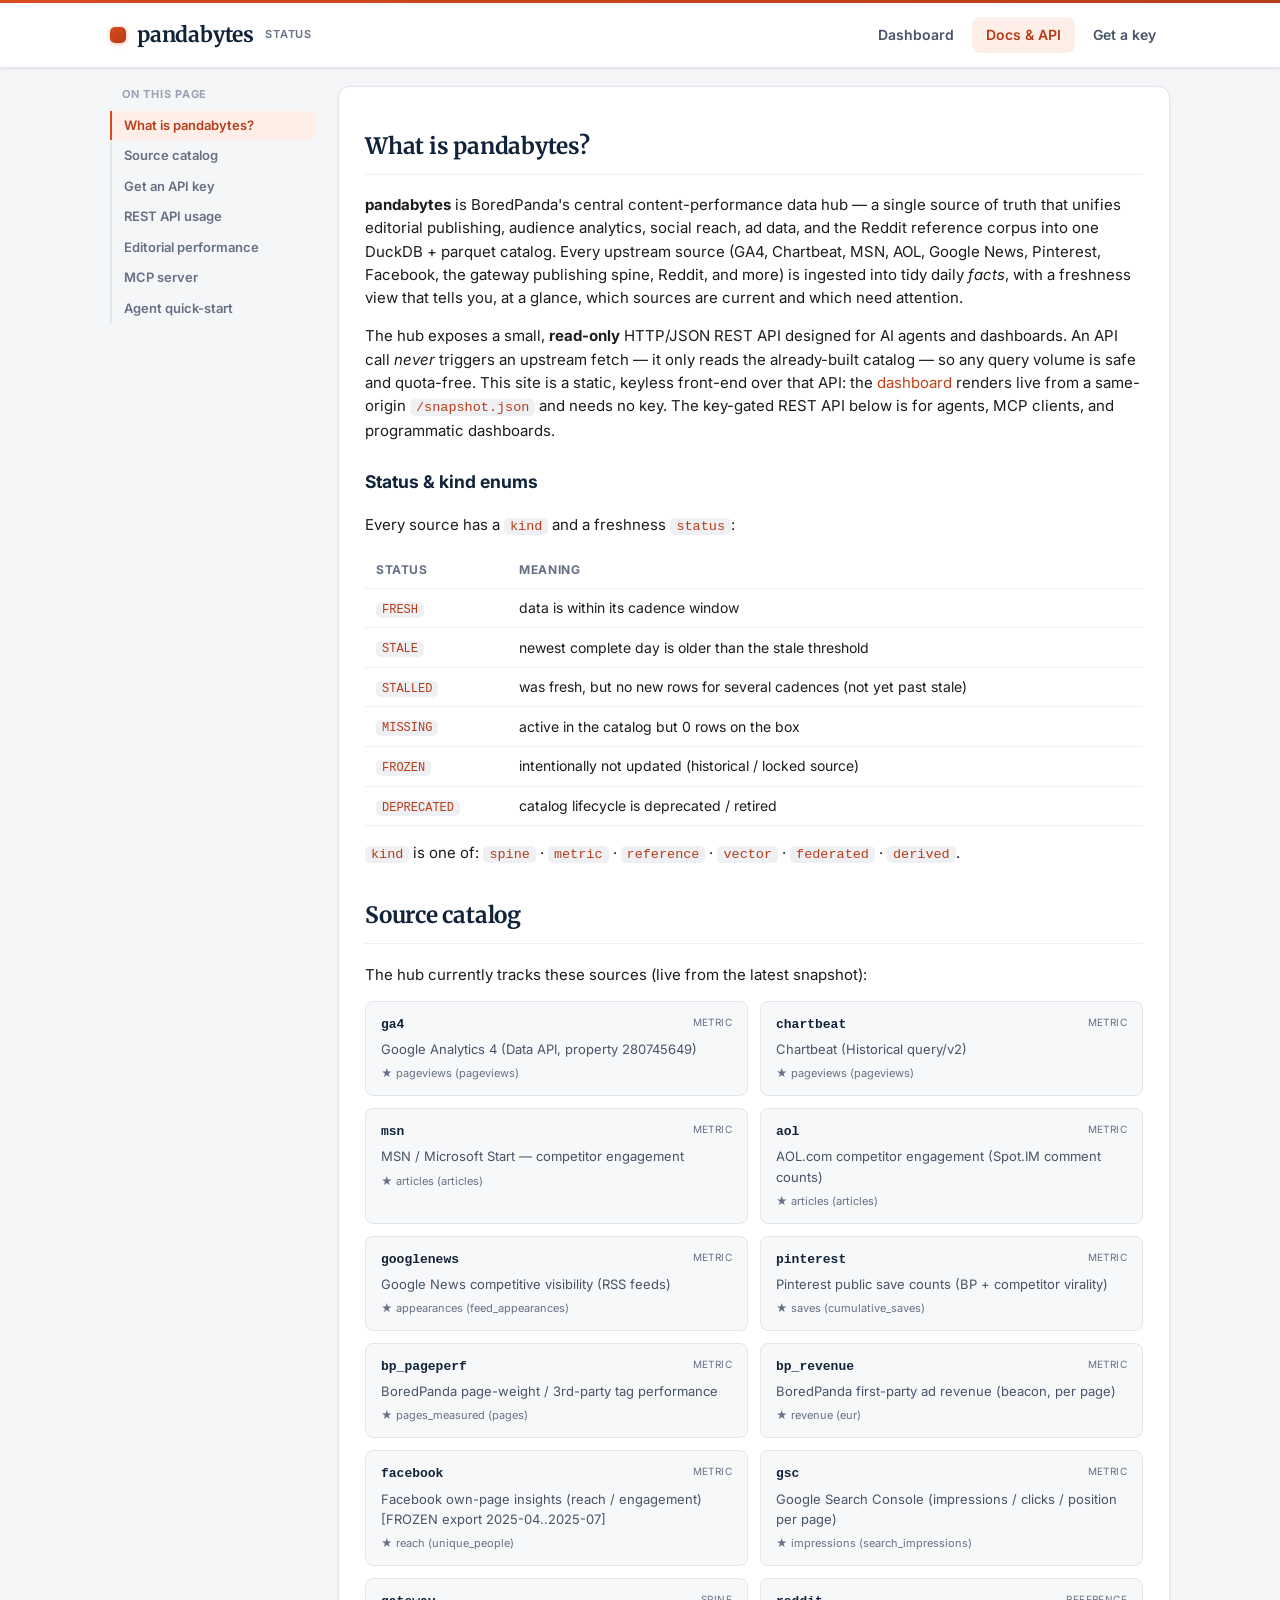
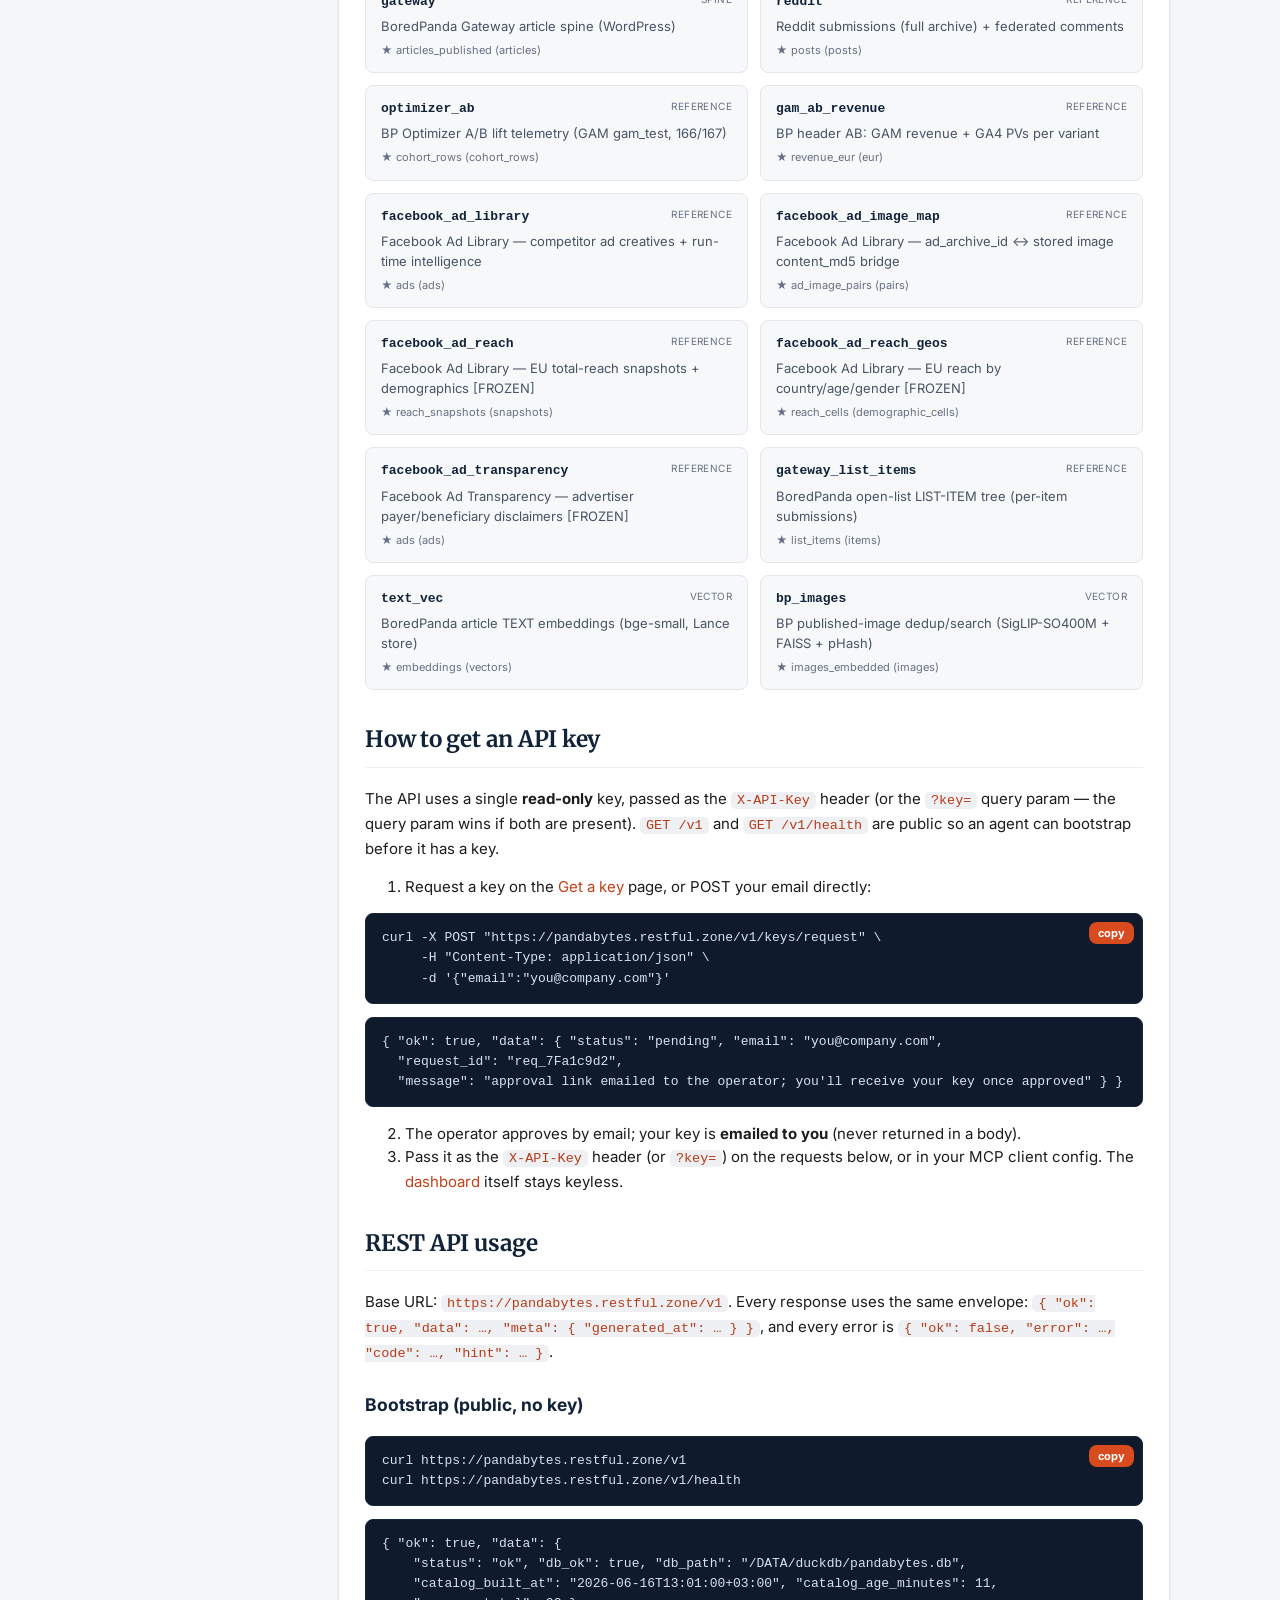
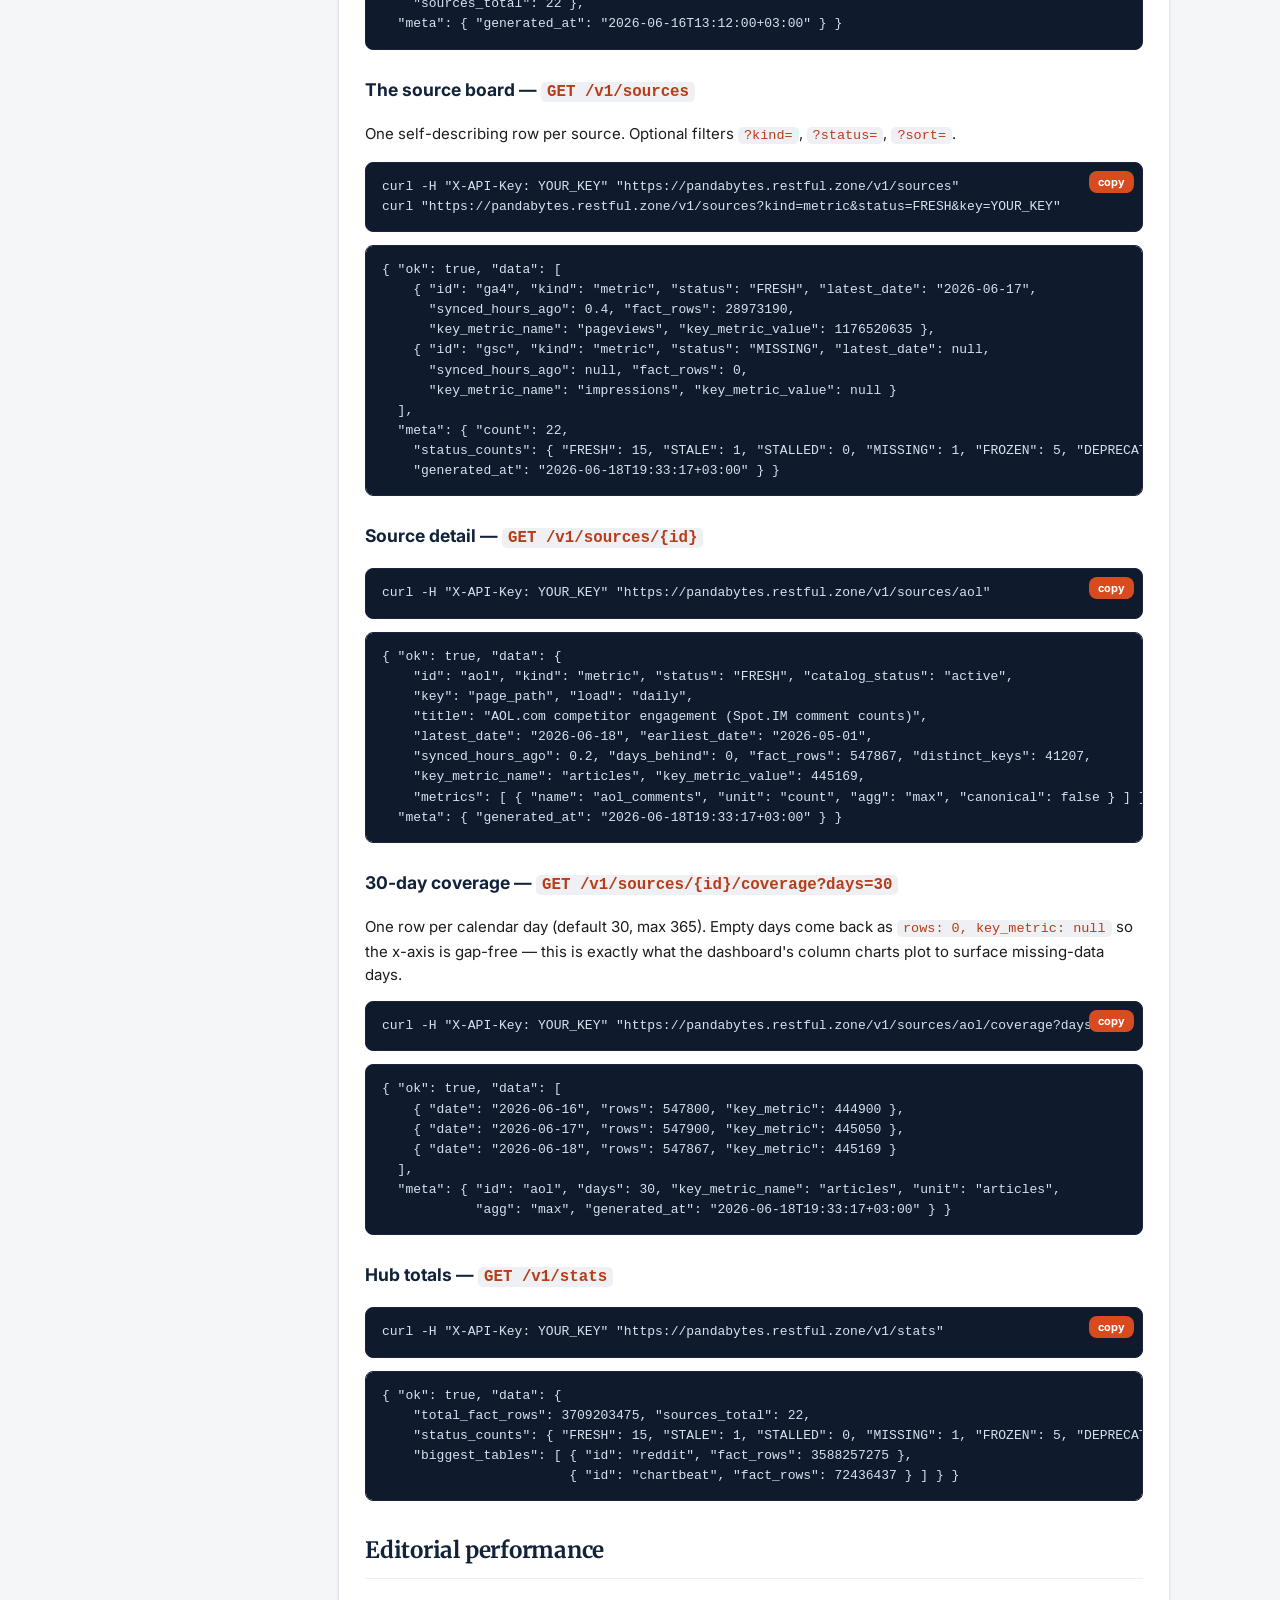
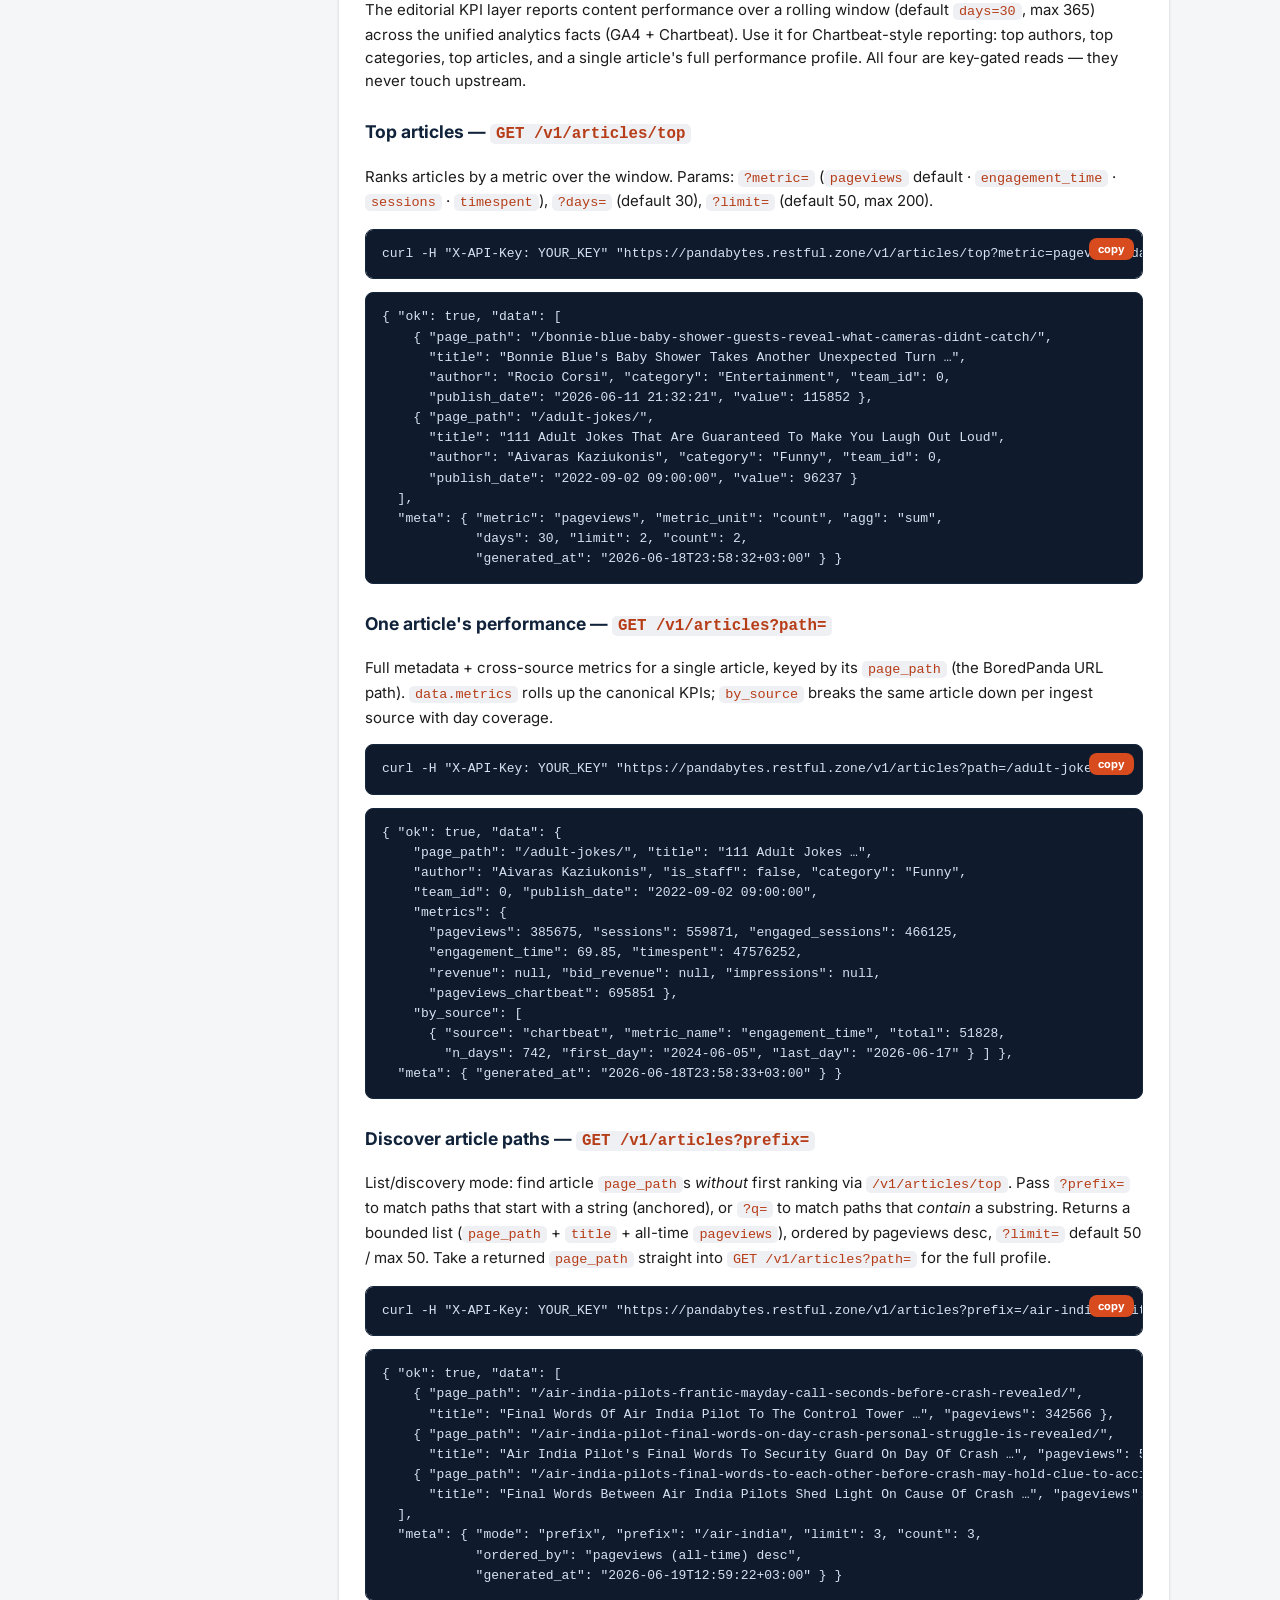
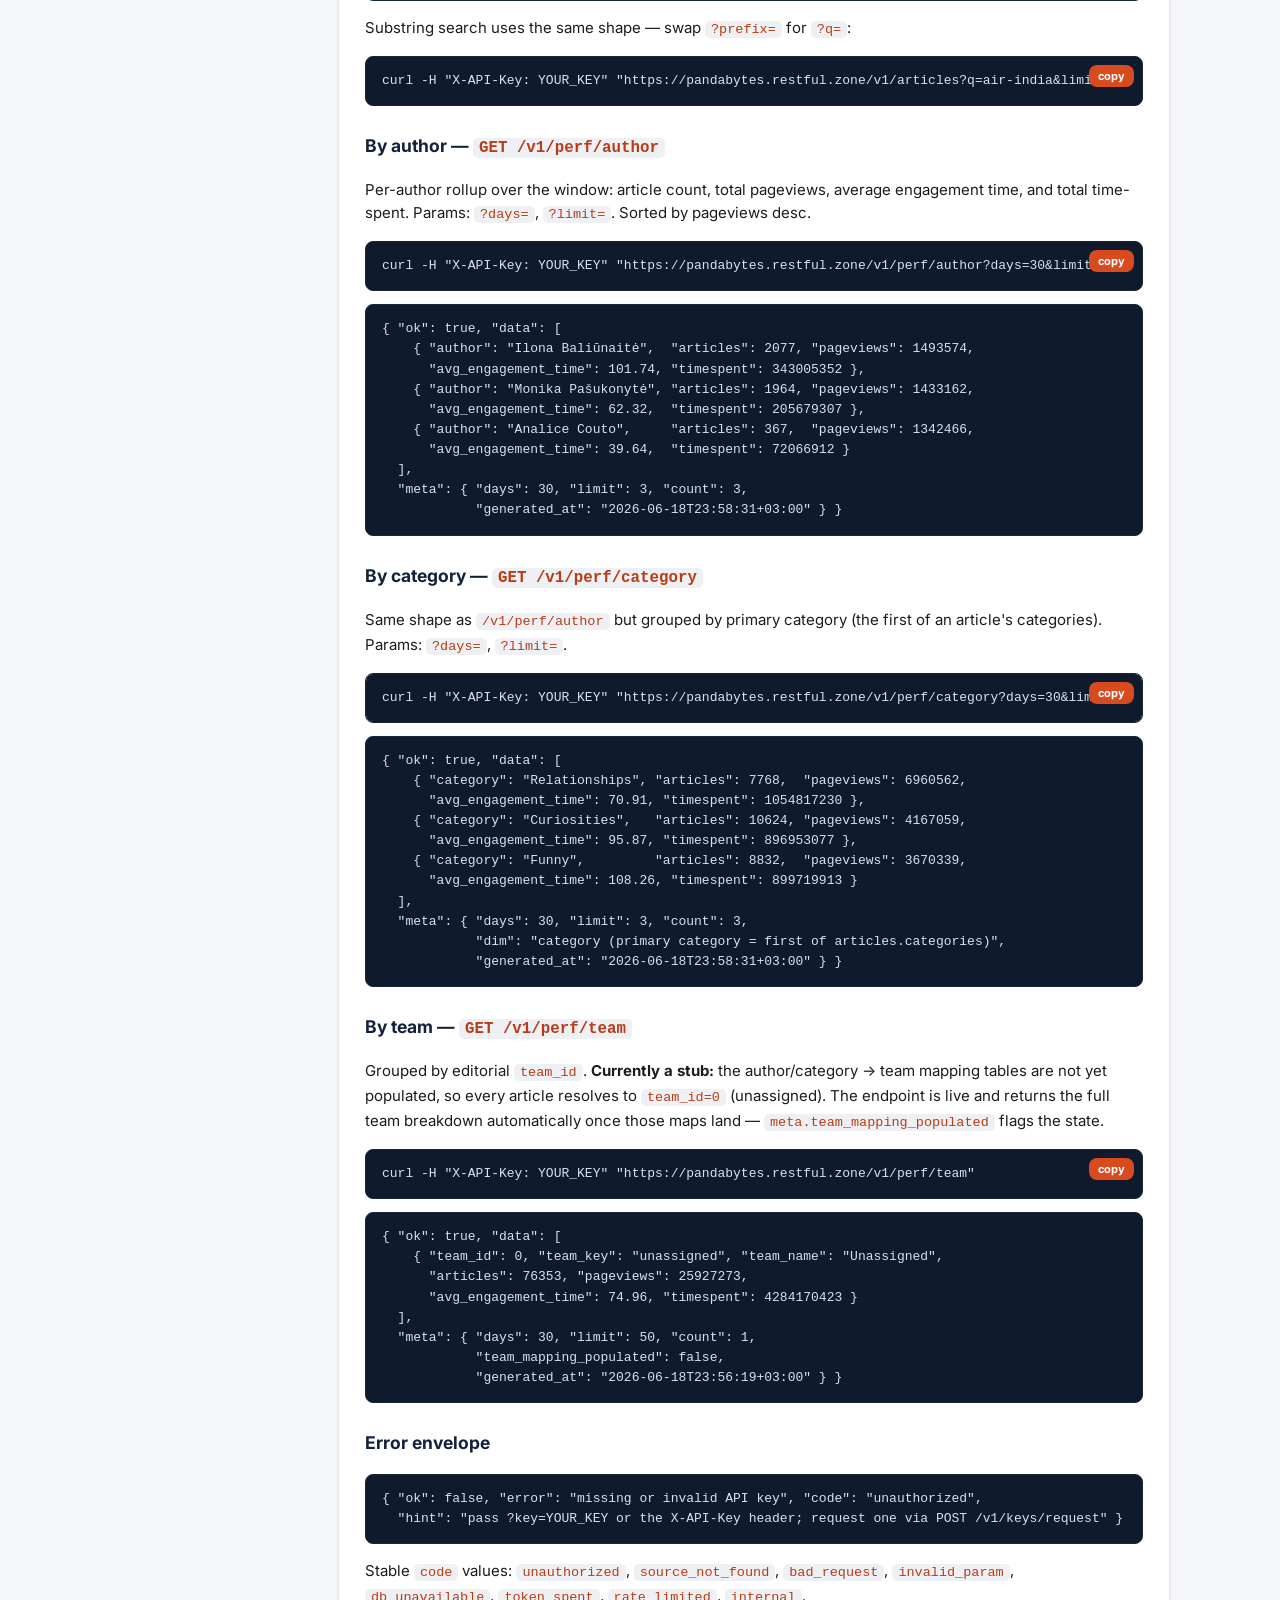
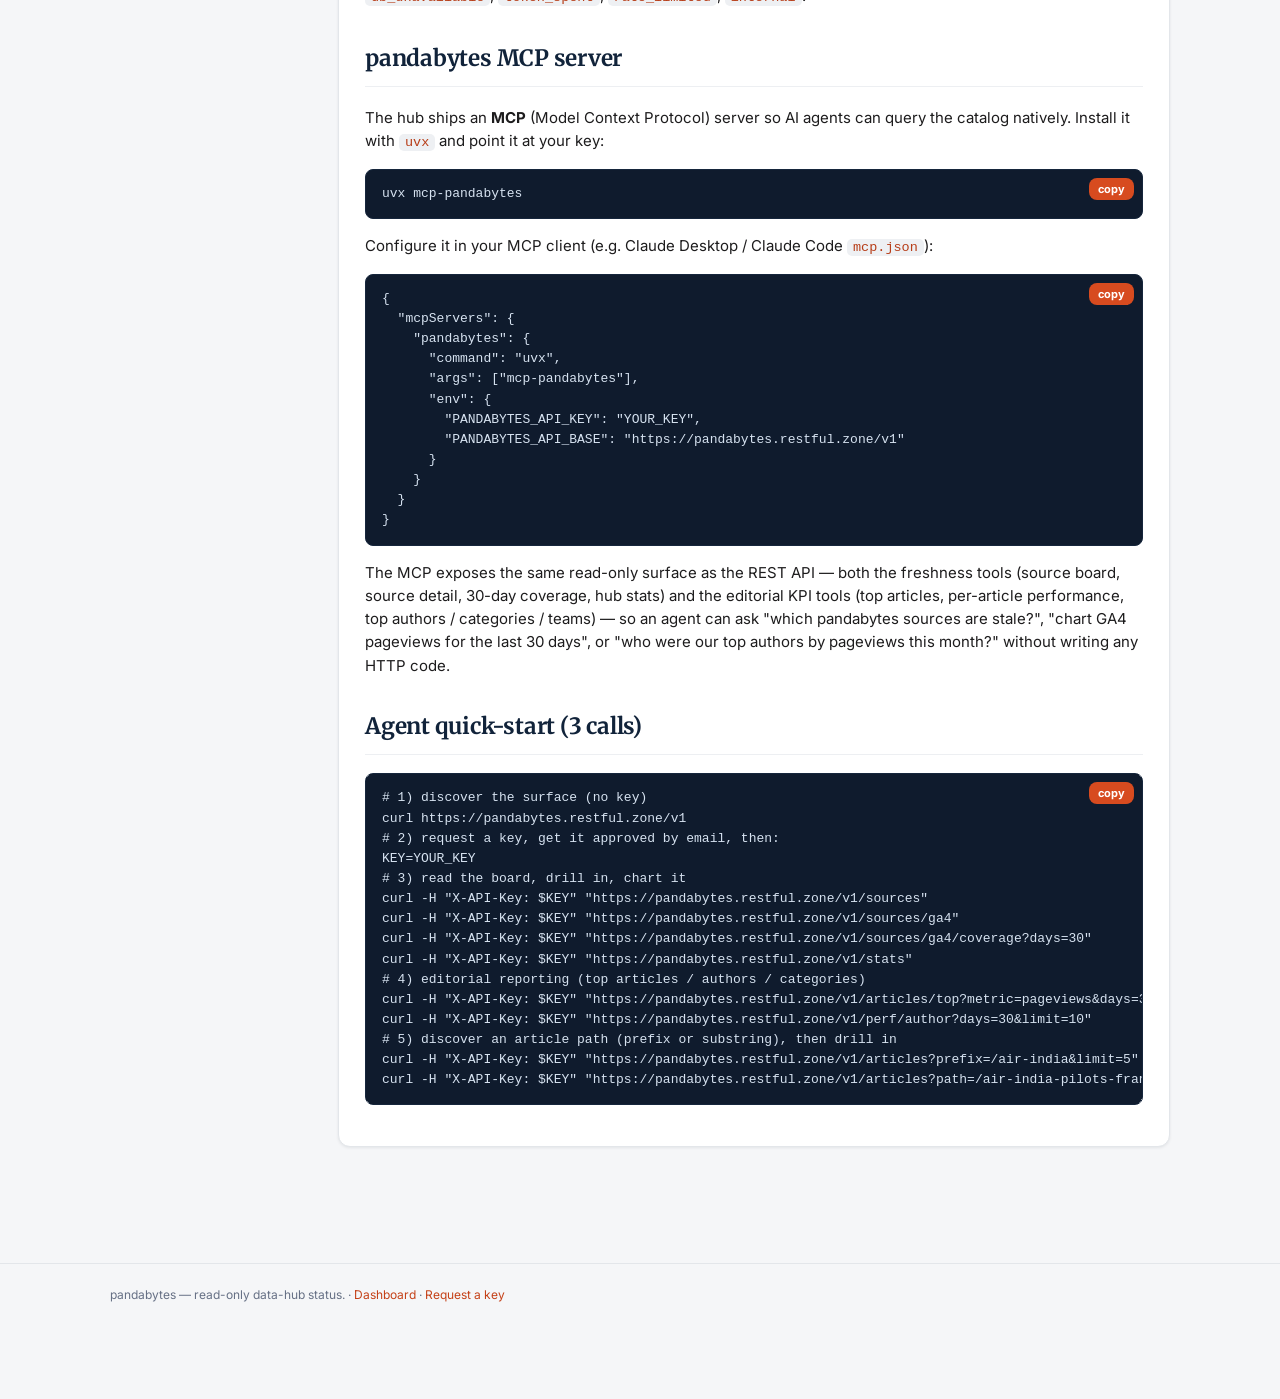
==== docs.html @ 5b2b76ad "docs: add /v1/articles discovery mode (?prefix= / ?q=) Document the new list/discovery endpoint so a" ====
<!doctype html>
<html lang="en">
<head>
  <meta charset="utf-8">
  <meta name="viewport" content="width=device-width, initial-scale=1">
  <title>pandabytes — docs &amp; REST API</title>
  <meta name="description" content="What pandabytes is, the source catalog, how to get an API key, REST usage with curl + JSON examples, and the pandabytes MCP install snippet.">
  <link rel="icon" href="data:image/svg+xml,%3Csvg xmlns='http://www.w3.org/2000/svg' viewBox='0 0 100 100'%3E%3Crect width='100' height='100' rx='22' fill='%23d74b1f'/%3E%3C/svg%3E">
  <link rel="preconnect" href="https://fonts.googleapis.com">
  <link rel="preconnect" href="https://fonts.gstatic.com" crossorigin>
  <link rel="stylesheet" href="https://fonts.googleapis.com/css2?family=Inter:wght@400;500;600;700;800&family=Merriweather:wght@700;900&display=swap">
  <link rel="stylesheet" href="assets/style.css">
</head>
<body>
  <header class="site">
    <div class="wrap">
      <div class="brand"><span class="dot"></span> pandabytes <small>status</small></div>
      <nav class="top">
        <a href="index.html">Dashboard</a>
        <a href="docs.html" class="active">Docs &amp; API</a>
        <a href="request.html">Get a key</a>
      </nav>
    </div>
  </header>

  <main class="wrap doc-layout">
    <!-- in-page section nav: sticky on desktop, a horizontal scroll-strip on mobile.
         Keyless, additive. Links jump to the H2 ids below; scroll-spy (app.js) marks
         the section currently in view. -->
    <aside class="doc-toc" aria-label="On this page">
      <div class="doc-toc-title">On this page</div>
      <nav class="doc-toc-nav">
        <a href="#what">What is pandabytes?</a>
        <a href="#catalog">Source catalog</a>
        <a href="#getkey">Get an API key</a>
        <a href="#rest">REST API usage</a>
        <a href="#editorial">Editorial performance</a>
        <a href="#mcp">MCP server</a>
        <a href="#quickstart">Agent quick-start</a>
      </nav>
    </aside>
    <div class="doc">
      <h2 id="what">What is pandabytes?</h2>
      <p><b>pandabytes</b> is BoredPanda's central content-performance data hub — a single source of
        truth that unifies editorial publishing, audience analytics, social reach, ad data, and the
        Reddit reference corpus into one DuckDB + parquet catalog. Every upstream source (GA4,
        Chartbeat, MSN, AOL, Google News, Pinterest, Facebook, the gateway publishing spine, Reddit,
        and more) is ingested into tidy daily <i>facts</i>, with a freshness view that tells you, at a
        glance, which sources are current and which need attention.</p>
      <p>The hub exposes a small, <b>read-only</b> HTTP/JSON REST API designed for AI agents and
        dashboards. An API call <i>never</i> triggers an upstream fetch — it only reads the
        already-built catalog — so any query volume is safe and quota-free. This site is a static,
        keyless front-end over that API: the <a href="index.html">dashboard</a> renders live from a
        same-origin <code>/snapshot.json</code> and needs no key. The key-gated REST API below is for
        agents, MCP clients, and programmatic dashboards.</p>

      <h3 id="status-enums">Status &amp; kind enums</h3>
      <p>Every source has a <code>kind</code> and a freshness <code>status</code>:</p>
      <table>
        <tr><th>status</th><th>meaning</th></tr>
        <tr><td><code>FRESH</code></td><td>data is within its cadence window</td></tr>
        <tr><td><code>STALE</code></td><td>newest complete day is older than the stale threshold</td></tr>
        <tr><td><code>STALLED</code></td><td>was fresh, but no new rows for several cadences (not yet past stale)</td></tr>
        <tr><td><code>MISSING</code></td><td>active in the catalog but 0 rows on the box</td></tr>
        <tr><td><code>FROZEN</code></td><td>intentionally not updated (historical / locked source)</td></tr>
        <tr><td><code>DEPRECATED</code></td><td>catalog lifecycle is deprecated / retired</td></tr>
      </table>
      <p><code>kind</code> is one of: <code>spine</code> · <code>metric</code> · <code>reference</code> ·
        <code>vector</code> · <code>federated</code> · <code>derived</code>.</p>

      <h2 id="catalog">Source catalog</h2>
      <p>The hub currently tracks these sources (live from the latest snapshot):</p>
      <div id="catalog-grid" class="catalog-grid"></div>

      <h2 id="getkey">How to get an API key</h2>
      <p>The API uses a single <b>read-only</b> key, passed as the <code>X-API-Key</code> header (or the
        <code>?key=</code> query param — the query param wins if both are present). <code>GET /v1</code>
        and <code>GET /v1/health</code> are public so an agent can bootstrap before it has a key.</p>
      <ol>
        <li>Request a key on the <a href="request.html">Get a key</a> page, or POST your email directly:</li>
      </ol>
      <pre><button class="btn copybtn" onclick="PB.copyToClipboard(this)">copy</button><code>curl -X POST "https://pandabytes.restful.zone/v1/keys/request" \
     -H "Content-Type: application/json" \
     -d '{"email":"you@company.com"}'</code></pre>
      <pre><code>{ "ok": true, "data": { "status": "pending", "email": "you@company.com",
  "request_id": "req_7Fa1c9d2",
  "message": "approval link emailed to the operator; you'll receive your key once approved" } }</code></pre>
      <ol start="2">
        <li>The operator approves by email; your key is <b>emailed to you</b> (never returned in a body).</li>
        <li>Pass it as the <code>X-API-Key</code> header (or <code>?key=</code>) on the requests below,
          or in your MCP client config. The <a href="index.html">dashboard</a> itself stays keyless.</li>
      </ol>

      <h2 id="rest">REST API usage</h2>
      <p>Base URL: <code>https://pandabytes.restful.zone/v1</code>. Every response uses the same envelope:
        <code>{ "ok": true, "data": …, "meta": { "generated_at": … } }</code>, and every error is
        <code>{ "ok": false, "error": …, "code": …, "hint": … }</code>.</p>

      <h3 id="rest-bootstrap">Bootstrap (public, no key)</h3>
      <pre><button class="btn copybtn" onclick="PB.copyToClipboard(this)">copy</button><code>curl https://pandabytes.restful.zone/v1
curl https://pandabytes.restful.zone/v1/health</code></pre>
      <pre><code>{ "ok": true, "data": {
    "status": "ok", "db_ok": true, "db_path": "/DATA/duckdb/pandabytes.db",
    "catalog_built_at": "2026-06-16T13:01:00+03:00", "catalog_age_minutes": 11,
    "sources_total": 22 },
  "meta": { "generated_at": "2026-06-16T13:12:00+03:00" } }</code></pre>

      <h3 id="get-sources">The source board — <code>GET /v1/sources</code></h3>
      <p>One self-describing row per source. Optional filters <code>?kind=</code>, <code>?status=</code>, <code>?sort=</code>.</p>
      <pre><button class="btn copybtn" onclick="PB.copyToClipboard(this)">copy</button><code>curl -H "X-API-Key: YOUR_KEY" "https://pandabytes.restful.zone/v1/sources"
curl "https://pandabytes.restful.zone/v1/sources?kind=metric&status=FRESH&key=YOUR_KEY"</code></pre>
      <pre><code>{ "ok": true, "data": [
    { "id": "ga4", "kind": "metric", "status": "FRESH", "latest_date": "2026-06-17",
      "synced_hours_ago": 0.4, "fact_rows": 28973190,
      "key_metric_name": "pageviews", "key_metric_value": 1176520635 },
    { "id": "gsc", "kind": "metric", "status": "MISSING", "latest_date": null,
      "synced_hours_ago": null, "fact_rows": 0,
      "key_metric_name": "impressions", "key_metric_value": null }
  ],
  "meta": { "count": 22,
    "status_counts": { "FRESH": 15, "STALE": 1, "STALLED": 0, "MISSING": 1, "FROZEN": 5, "DEPRECATED": 0 },
    "generated_at": "2026-06-18T19:33:17+03:00" } }</code></pre>

      <h3 id="get-source-detail">Source detail — <code>GET /v1/sources/{id}</code></h3>
      <pre><button class="btn copybtn" onclick="PB.copyToClipboard(this)">copy</button><code>curl -H "X-API-Key: YOUR_KEY" "https://pandabytes.restful.zone/v1/sources/aol"</code></pre>
      <pre><code>{ "ok": true, "data": {
    "id": "aol", "kind": "metric", "status": "FRESH", "catalog_status": "active",
    "key": "page_path", "load": "daily",
    "title": "AOL.com competitor engagement (Spot.IM comment counts)",
    "latest_date": "2026-06-18", "earliest_date": "2026-05-01",
    "synced_hours_ago": 0.2, "days_behind": 0, "fact_rows": 547867, "distinct_keys": 41207,
    "key_metric_name": "articles", "key_metric_value": 445169,
    "metrics": [ { "name": "aol_comments", "unit": "count", "agg": "max", "canonical": false } ] },
  "meta": { "generated_at": "2026-06-18T19:33:17+03:00" } }</code></pre>

      <h3 id="get-coverage">30-day coverage — <code>GET /v1/sources/{id}/coverage?days=30</code></h3>
      <p>One row per calendar day (default 30, max 365). Empty days come back as
        <code>rows: 0, key_metric: null</code> so the x-axis is gap-free — this is exactly what the
        dashboard's column charts plot to surface missing-data days.</p>
      <pre><button class="btn copybtn" onclick="PB.copyToClipboard(this)">copy</button><code>curl -H "X-API-Key: YOUR_KEY" "https://pandabytes.restful.zone/v1/sources/aol/coverage?days=30"</code></pre>
      <pre><code>{ "ok": true, "data": [
    { "date": "2026-06-16", "rows": 547800, "key_metric": 444900 },
    { "date": "2026-06-17", "rows": 547900, "key_metric": 445050 },
    { "date": "2026-06-18", "rows": 547867, "key_metric": 445169 }
  ],
  "meta": { "id": "aol", "days": 30, "key_metric_name": "articles", "unit": "articles",
            "agg": "max", "generated_at": "2026-06-18T19:33:17+03:00" } }</code></pre>

      <h3 id="get-stats">Hub totals — <code>GET /v1/stats</code></h3>
      <pre><button class="btn copybtn" onclick="PB.copyToClipboard(this)">copy</button><code>curl -H "X-API-Key: YOUR_KEY" "https://pandabytes.restful.zone/v1/stats"</code></pre>
      <pre><code>{ "ok": true, "data": {
    "total_fact_rows": 3709203475, "sources_total": 22,
    "status_counts": { "FRESH": 15, "STALE": 1, "STALLED": 0, "MISSING": 1, "FROZEN": 5, "DEPRECATED": 0 },
    "biggest_tables": [ { "id": "reddit", "fact_rows": 3588257275 },
                        { "id": "chartbeat", "fact_rows": 72436437 } ] } }</code></pre>

      <h2 id="editorial">Editorial performance</h2>
      <p>The editorial KPI layer reports content performance over a rolling window (default
        <code>days=30</code>, max 365) across the unified analytics facts (GA4 + Chartbeat). Use it for
        Chartbeat-style reporting: top authors, top categories, top articles, and a single article's
        full performance profile. All four are key-gated reads — they never touch upstream.</p>

      <h3 id="get-articles-top">Top articles — <code>GET /v1/articles/top</code></h3>
      <p>Ranks articles by a metric over the window. Params: <code>?metric=</code> (<code>pageviews</code>
        default · <code>engagement_time</code> · <code>sessions</code> · <code>timespent</code>),
        <code>?days=</code> (default 30), <code>?limit=</code> (default 50, max 200).</p>
      <pre><button class="btn copybtn" onclick="PB.copyToClipboard(this)">copy</button><code>curl -H "X-API-Key: YOUR_KEY" "https://pandabytes.restful.zone/v1/articles/top?metric=pageviews&days=30&limit=2"</code></pre>
      <pre><code>{ "ok": true, "data": [
    { "page_path": "/bonnie-blue-baby-shower-guests-reveal-what-cameras-didnt-catch/",
      "title": "Bonnie Blue's Baby Shower Takes Another Unexpected Turn …",
      "author": "Rocio Corsi", "category": "Entertainment", "team_id": 0,
      "publish_date": "2026-06-11 21:32:21", "value": 115852 },
    { "page_path": "/adult-jokes/",
      "title": "111 Adult Jokes That Are Guaranteed To Make You Laugh Out Loud",
      "author": "Aivaras Kaziukonis", "category": "Funny", "team_id": 0,
      "publish_date": "2022-09-02 09:00:00", "value": 96237 }
  ],
  "meta": { "metric": "pageviews", "metric_unit": "count", "agg": "sum",
            "days": 30, "limit": 2, "count": 2,
            "generated_at": "2026-06-18T23:58:32+03:00" } }</code></pre>

      <h3 id="get-article">One article's performance — <code>GET /v1/articles?path=</code></h3>
      <p>Full metadata + cross-source metrics for a single article, keyed by its <code>page_path</code>
        (the BoredPanda URL path). <code>data.metrics</code> rolls up the canonical KPIs; <code>by_source</code>
        breaks the same article down per ingest source with day coverage.</p>
      <pre><button class="btn copybtn" onclick="PB.copyToClipboard(this)">copy</button><code>curl -H "X-API-Key: YOUR_KEY" "https://pandabytes.restful.zone/v1/articles?path=/adult-jokes/"</code></pre>
      <pre><code>{ "ok": true, "data": {
    "page_path": "/adult-jokes/", "title": "111 Adult Jokes …",
    "author": "Aivaras Kaziukonis", "is_staff": false, "category": "Funny",
    "team_id": 0, "publish_date": "2022-09-02 09:00:00",
    "metrics": {
      "pageviews": 385675, "sessions": 559871, "engaged_sessions": 466125,
      "engagement_time": 69.85, "timespent": 47576252,
      "revenue": null, "bid_revenue": null, "impressions": null,
      "pageviews_chartbeat": 695851 },
    "by_source": [
      { "source": "chartbeat", "metric_name": "engagement_time", "total": 51828,
        "n_days": 742, "first_day": "2024-06-05", "last_day": "2026-06-17" } ] },
  "meta": { "generated_at": "2026-06-18T23:58:33+03:00" } }</code></pre>

      <h3 id="get-articles-discover">Discover article paths — <code>GET /v1/articles?prefix=</code></h3>
      <p>List/discovery mode: find article <code>page_path</code>s <em>without</em> first ranking via
        <code>/v1/articles/top</code>. Pass <code>?prefix=</code> to match paths that start with a string
        (anchored), or <code>?q=</code> to match paths that <em>contain</em> a substring. Returns a bounded
        list (<code>page_path</code> + <code>title</code> + all-time <code>pageviews</code>), ordered by
        pageviews desc, <code>?limit=</code> default&nbsp;50 / max&nbsp;50. Take a returned
        <code>page_path</code> straight into <code>GET /v1/articles?path=</code> for the full profile.</p>
      <pre><button class="btn copybtn" onclick="PB.copyToClipboard(this)">copy</button><code>curl -H "X-API-Key: YOUR_KEY" "https://pandabytes.restful.zone/v1/articles?prefix=/air-india&limit=3"</code></pre>
      <pre><code>{ "ok": true, "data": [
    { "page_path": "/air-india-pilots-frantic-mayday-call-seconds-before-crash-revealed/",
      "title": "Final Words Of Air India Pilot To The Control Tower …", "pageviews": 342566 },
    { "page_path": "/air-india-pilot-final-words-on-day-crash-personal-struggle-is-revealed/",
      "title": "Air India Pilot's Final Words To Security Guard On Day Of Crash …", "pageviews": 55424 },
    { "page_path": "/air-india-pilots-final-words-to-each-other-before-crash-may-hold-clue-to-accident-cause/",
      "title": "Final Words Between Air India Pilots Shed Light On Cause Of Crash …", "pageviews": 48024 }
  ],
  "meta": { "mode": "prefix", "prefix": "/air-india", "limit": 3, "count": 3,
            "ordered_by": "pageviews (all-time) desc",
            "generated_at": "2026-06-19T12:59:22+03:00" } }</code></pre>
      <p>Substring search uses the same shape — swap <code>?prefix=</code> for <code>?q=</code>:</p>
      <pre><button class="btn copybtn" onclick="PB.copyToClipboard(this)">copy</button><code>curl -H "X-API-Key: YOUR_KEY" "https://pandabytes.restful.zone/v1/articles?q=air-india&limit=5"</code></pre>

      <h3 id="get-perf-author">By author — <code>GET /v1/perf/author</code></h3>
      <p>Per-author rollup over the window: article count, total pageviews, average engagement time, and
        total time-spent. Params: <code>?days=</code>, <code>?limit=</code>. Sorted by pageviews desc.</p>
      <pre><button class="btn copybtn" onclick="PB.copyToClipboard(this)">copy</button><code>curl -H "X-API-Key: YOUR_KEY" "https://pandabytes.restful.zone/v1/perf/author?days=30&limit=3"</code></pre>
      <pre><code>{ "ok": true, "data": [
    { "author": "Ilona Baliūnaitė",  "articles": 2077, "pageviews": 1493574,
      "avg_engagement_time": 101.74, "timespent": 343005352 },
    { "author": "Monika Pašukonytė", "articles": 1964, "pageviews": 1433162,
      "avg_engagement_time": 62.32,  "timespent": 205679307 },
    { "author": "Analice Couto",     "articles": 367,  "pageviews": 1342466,
      "avg_engagement_time": 39.64,  "timespent": 72066912 }
  ],
  "meta": { "days": 30, "limit": 3, "count": 3,
            "generated_at": "2026-06-18T23:58:31+03:00" } }</code></pre>

      <h3 id="get-perf-category">By category — <code>GET /v1/perf/category</code></h3>
      <p>Same shape as <code>/v1/perf/author</code> but grouped by primary category (the first of an
        article's categories). Params: <code>?days=</code>, <code>?limit=</code>.</p>
      <pre><button class="btn copybtn" onclick="PB.copyToClipboard(this)">copy</button><code>curl -H "X-API-Key: YOUR_KEY" "https://pandabytes.restful.zone/v1/perf/category?days=30&limit=3"</code></pre>
      <pre><code>{ "ok": true, "data": [
    { "category": "Relationships", "articles": 7768,  "pageviews": 6960562,
      "avg_engagement_time": 70.91, "timespent": 1054817230 },
    { "category": "Curiosities",   "articles": 10624, "pageviews": 4167059,
      "avg_engagement_time": 95.87, "timespent": 896953077 },
    { "category": "Funny",         "articles": 8832,  "pageviews": 3670339,
      "avg_engagement_time": 108.26, "timespent": 899719913 }
  ],
  "meta": { "days": 30, "limit": 3, "count": 3,
            "dim": "category (primary category = first of articles.categories)",
            "generated_at": "2026-06-18T23:58:31+03:00" } }</code></pre>

      <h3 id="get-perf-team">By team — <code>GET /v1/perf/team</code></h3>
      <p>Grouped by editorial <code>team_id</code>. <b>Currently a stub:</b> the author/category &rarr; team
        mapping tables are not yet populated, so every article resolves to <code>team_id=0</code>
        (unassigned). The endpoint is live and returns the full team breakdown automatically once those
        maps land — <code>meta.team_mapping_populated</code> flags the state.</p>
      <pre><button class="btn copybtn" onclick="PB.copyToClipboard(this)">copy</button><code>curl -H "X-API-Key: YOUR_KEY" "https://pandabytes.restful.zone/v1/perf/team"</code></pre>
      <pre><code>{ "ok": true, "data": [
    { "team_id": 0, "team_key": "unassigned", "team_name": "Unassigned",
      "articles": 76353, "pageviews": 25927273,
      "avg_engagement_time": 74.96, "timespent": 4284170423 }
  ],
  "meta": { "days": 30, "limit": 50, "count": 1,
            "team_mapping_populated": false,
            "generated_at": "2026-06-18T23:56:19+03:00" } }</code></pre>

      <h3 id="error-envelope">Error envelope</h3>
      <pre><code>{ "ok": false, "error": "missing or invalid API key", "code": "unauthorized",
  "hint": "pass ?key=YOUR_KEY or the X-API-Key header; request one via POST /v1/keys/request" }</code></pre>
      <p>Stable <code>code</code> values: <code>unauthorized</code>, <code>source_not_found</code>,
        <code>bad_request</code>, <code>invalid_param</code>, <code>db_unavailable</code>,
        <code>token_spent</code>, <code>rate_limited</code>, <code>internal</code>.</p>

      <h2 id="mcp">pandabytes MCP server</h2>
      <p>The hub ships an <b>MCP</b> (Model Context Protocol) server so AI agents can query the catalog
        natively. Install it with <code>uvx</code> and point it at your key:</p>
      <pre><button class="btn copybtn" onclick="PB.copyToClipboard(this)">copy</button><code>uvx mcp-pandabytes</code></pre>
      <p>Configure it in your MCP client (e.g. Claude Desktop / Claude Code <code>mcp.json</code>):</p>
      <pre><button class="btn copybtn" onclick="PB.copyToClipboard(this)">copy</button><code>{
  "mcpServers": {
    "pandabytes": {
      "command": "uvx",
      "args": ["mcp-pandabytes"],
      "env": {
        "PANDABYTES_API_KEY": "YOUR_KEY",
        "PANDABYTES_API_BASE": "https://pandabytes.restful.zone/v1"
      }
    }
  }
}</code></pre>
      <p>The MCP exposes the same read-only surface as the REST API — both the freshness tools (source
        board, source detail, 30-day coverage, hub stats) and the editorial KPI tools (top articles,
        per-article performance, top authors / categories / teams) — so an agent can ask "which
        pandabytes sources are stale?", "chart GA4 pageviews for the last 30 days", or "who were our
        top authors by pageviews this month?" without writing any HTTP code.</p>

      <h2 id="quickstart">Agent quick-start (3 calls)</h2>
      <pre><button class="btn copybtn" onclick="PB.copyToClipboard(this)">copy</button><code># 1) discover the surface (no key)
curl https://pandabytes.restful.zone/v1
# 2) request a key, get it approved by email, then:
KEY=YOUR_KEY
# 3) read the board, drill in, chart it
curl -H "X-API-Key: $KEY" "https://pandabytes.restful.zone/v1/sources"
curl -H "X-API-Key: $KEY" "https://pandabytes.restful.zone/v1/sources/ga4"
curl -H "X-API-Key: $KEY" "https://pandabytes.restful.zone/v1/sources/ga4/coverage?days=30"
curl -H "X-API-Key: $KEY" "https://pandabytes.restful.zone/v1/stats"
# 4) editorial reporting (top articles / authors / categories)
curl -H "X-API-Key: $KEY" "https://pandabytes.restful.zone/v1/articles/top?metric=pageviews&days=30"
curl -H "X-API-Key: $KEY" "https://pandabytes.restful.zone/v1/perf/author?days=30&limit=10"
# 5) discover an article path (prefix or substring), then drill in
curl -H "X-API-Key: $KEY" "https://pandabytes.restful.zone/v1/articles?prefix=/air-india&limit=5"
curl -H "X-API-Key: $KEY" "https://pandabytes.restful.zone/v1/articles?path=/air-india-pilots-frantic-mayday-call-seconds-before-crash-revealed/"</code></pre>
    </div>
  </main>

  <footer class="site"><div class="wrap">
    pandabytes — read-only data-hub status. · <a href="index.html">Dashboard</a> · <a href="request.html">Request a key</a>
  </div></footer>

  <script src="assets/app.js"></script>
  <script src="assets/catalog.js"></script>
  <script>
  (function () {
    const c = document.getElementById('catalog-grid');
    const cat = window.PB_CATALOG || [];
    c.innerHTML = cat.map(s => `
      <div class="catalog-card">
        <span class="ckind">${PB.esc(s.kind)}</span>
        <div class="cid">${PB.esc(s.id)}</div>
        <div class="clabel">${PB.esc(s.label)}</div>
        <div class="cmetric">★ ${PB.esc(s.key_metric_name)} <span class="tip">(${PB.esc(s.key_metric_unit)})</span></div>
      </div>`).join('');
  })();
  </script>
  <script>
  /* TOC scroll-spy: highlight the nav link for the H2 section currently in view.
     Vanilla IntersectionObserver, keyless, degrades to plain anchor links if
     unsupported. Smooth-scroll on click is handled by CSS scroll-behavior. */
  // hover/focus "#" deep-link anchors on every doc heading (keyless, keyboard-accessible)
  if (typeof PB !== 'undefined' && PB.initHeadingAnchors) PB.initHeadingAnchors();
  // on-theme "$ curl" copy button on every REST-endpoint H3 (paste-ready command)
  if (typeof PB !== 'undefined' && PB.initEndpointCurl) PB.initEndpointCurl();
  // if the page loaded with a #hash, the heading now carries a trailing anchor —
  // re-trigger the jump so scroll-margin-top is honored.
  if (location.hash) { const t = document.getElementById(location.hash.slice(1)); if (t) t.scrollIntoView(); }
  (function () {
    const toc = document.querySelector('.doc-toc-nav');
    if (!toc || !('IntersectionObserver' in window)) return;
    const links = Array.from(toc.querySelectorAll('a'));
    const byId = new Map(links.map(a => [a.getAttribute('href').slice(1), a]));
    const heads = links
      .map(a => document.getElementById(a.getAttribute('href').slice(1)))
      .filter(Boolean);
    if (!heads.length) return;
    const visible = new Set();
    const mark = () => {
      // pick the topmost section currently intersecting (or, if none, the last one
      // scrolled past) so exactly one link is active.
      let activeId = null;
      let best = Infinity;
      for (const id of visible) {
        const top = document.getElementById(id).getBoundingClientRect().top;
        if (top < best) { best = top; activeId = id; }
      }
      if (!activeId) return;
      links.forEach(a => a.classList.remove('active'));
      const a = byId.get(activeId);
      if (a) a.classList.add('active');
    };
    const obs = new IntersectionObserver((entries) => {
      for (const e of entries) {
        if (e.isIntersecting) visible.add(e.target.id);
        else visible.delete(e.target.id);
      }
      mark();
    }, { rootMargin: '-90px 0px -65% 0px', threshold: 0 });
    heads.forEach(h => obs.observe(h));
  })();
  </script>
</body>
</html>
---- assets/style.css ----
/* pandabytes status — LIGHT theme.
   Merges three design languages:
     · BoredPanda  — editorial whitespace + warm orange-red accent (#d74b1f),
                     Merriweather serif wordmark, light-grey page wash.
     · Chartbeat   — clean Inter typography, big tabular-numeral data, soft
                     gridlines, teal/green data-viz palette.
     · Slack       — white cards on a quiet page, subtle borders + soft shadow,
                     rounded corners, friendly hover/active states, status pills.
*/
:root {
  /* ---- Slack-style light chrome ---- */
  --page:        #f5f6f8;   /* page wash (Slack #F8F8FA ~ BP #f0f0f0 blend) */
  --page-deep:   #eceef1;   /* slightly deeper wash for gradients */
  --surface:     #ffffff;   /* cards */
  --surface-2:   #f7f8fa;   /* nested surfaces / hover */
  --surface-3:   #eef0f3;   /* active / pressed */
  --border:      #e3e6ea;   /* Slack-ish #E0E0E0 */
  --border-soft: #edeff2;
  --shadow:      0 1px 3px rgba(15, 23, 42, .08);
  --shadow-lg:   0 6px 20px rgba(15, 23, 42, .10);

  /* ---- text (Chartbeat neutral ramp) ---- */
  --fg:        #1d1c1d;   /* Slack near-black */
  --fg-strong: #11233a;   /* Chartbeat primary blue-black for headlines */
  --fg-dim:    #475467;   /* Chartbeat gray-600 */
  --fg-faint:  #667085;   /* Chartbeat gray-500 */
  --fg-quiet:  #98a2b3;   /* Chartbeat gray-400 */

  /* ---- accents ---- */
  --accent:      #d74b1f;   /* BoredPanda warm orange-red (single primary accent) */
  --accent-deep: #b73d18;
  --accent-soft: #fdeee8;   /* tinted wash for accent fills */
  --link:        #c44017;   /* slightly darker accent for legibility as link */
  --teal:        #1aa6a0;   /* Chartbeat-style data-viz teal */
  --teal-soft:   #e6f6f5;

  /* ---- Slack status palette ---- */
  --fresh:      #2eb67d;    /* green */
  --stale:      #ecb22e;    /* amber */
  --stalled:    #e0973a;    /* deeper amber */
  --frozen:     #5b7795;    /* slate / blue-gray */
  --missing:    #e01e5a;    /* red */
  --deprecated: #98a2b3;    /* muted gray */
  --unknown:    #b0b8c4;    /* quiet neutral */
  --blue:       #36c5f0;    /* Slack accent blue (info) */

  --radius:    12px;
  --radius-sm: 8px;
  --radius-pill: 999px;
  --mono: ui-monospace, SFMono-Regular, "SF Mono", Menlo, Consolas, "Liberation Mono", monospace;
  --sans: "Inter", "Lato", -apple-system, BlinkMacSystemFont, "Segoe UI", Roboto, Helvetica, Arial, sans-serif;
  --serif: "Merriweather", Georgia, "Times New Roman", serif;
}

* { box-sizing: border-box; }
html { -webkit-text-size-adjust: 100%; scroll-behavior: smooth; }
@media (prefers-reduced-motion: reduce) { html { scroll-behavior: auto; } }
body {
  margin: 0;
  font-family: var(--sans);
  background: var(--page);
  color: var(--fg);
  line-height: 1.55;
  font-size: 15px;
  -webkit-font-smoothing: antialiased;
  text-rendering: optimizeLegibility;
}
a { color: var(--link); text-decoration: none; }
a:hover { text-decoration: underline; }
code, pre { font-family: var(--mono); }

/* ---- layout ---- */
.wrap { max-width: 1100px; margin: 0 auto; padding: 0 20px 72px; }

/* Slack-style top chrome with a thin BoredPanda accent bar on top */
header.site {
  border-bottom: 1px solid var(--border);
  background: var(--surface);
  position: sticky; top: 0; z-index: 30;
  box-shadow: var(--shadow);
}
header.site::before {
  content: ""; display: block; height: 3px;
  background: linear-gradient(90deg, var(--accent) 0%, var(--accent-deep) 100%);
}
header.site .wrap { padding-top: 14px; padding-bottom: 14px; display: flex;
  align-items: center; gap: 16px; flex-wrap: wrap; }

/* BoredPanda-style serif wordmark */
.brand { display: flex; align-items: center; gap: 11px; font-weight: 700; font-size: 21px;
  font-family: var(--serif); color: var(--fg-strong); letter-spacing: -.01em; }
.brand .dot { width: 16px; height: 16px; border-radius: 5px;
  background: linear-gradient(150deg, var(--accent) 0%, var(--accent-deep) 100%);
  box-shadow: 0 1px 4px rgba(215, 75, 31, .4); flex: none; }
.brand small { color: var(--fg-faint); font-weight: 600; font-size: 11px; font-family: var(--sans);
  text-transform: uppercase; letter-spacing: .08em; align-self: center; }

nav.top { display: flex; gap: 4px; margin-left: auto; flex-wrap: wrap; }
nav.top a { padding: 7px 14px; border-radius: var(--radius-sm); color: var(--fg-dim);
  font-weight: 600; font-size: 14px; transition: background .12s ease, color .12s ease; }
nav.top a:hover { background: var(--surface-2); color: var(--fg); text-decoration: none; }
nav.top a.active { background: var(--accent-soft); color: var(--accent-deep); }

/* ---- key bar ---- */
.keybar {
  display: flex; gap: 8px; align-items: center; flex-wrap: wrap;
  background: var(--surface); border: 1px solid var(--border);
  border-radius: var(--radius); padding: 12px 14px; margin: 18px 0; box-shadow: var(--shadow);
}
.keybar label { font-size: 13px; color: var(--fg-dim); font-weight: 600; }
.keybar input[type=password], .keybar input[type=text], .keybar input[type=email] {
  flex: 1 1 240px; min-width: 0; background: var(--surface-2); border: 1px solid var(--border);
  color: var(--fg); border-radius: var(--radius-sm); padding: 8px 11px; font-family: var(--mono); font-size: 13px;
}
.keybar input:focus { outline: none; border-color: var(--accent); box-shadow: 0 0 0 3px var(--accent-soft); }
button, .btn {
  background: var(--accent); color: #fff; border: 0; border-radius: var(--radius-sm);
  padding: 9px 16px; font-weight: 700; font-size: 13px; cursor: pointer; font-family: var(--sans);
  transition: filter .12s ease, transform .05s ease;
}
button.ghost, .btn.ghost { background: var(--surface); color: var(--fg); border: 1px solid var(--border); }
button:hover { filter: brightness(1.06); }
button:active { transform: translateY(1px); }
button:disabled { opacity: .5; cursor: default; }
.keybar .hint { width: 100%; font-size: 12px; color: var(--fg-faint); }
.keybar .ok { color: var(--fresh); }
.keybar .warn { color: var(--stalled); }

/* ---- section title ---- */
.section-title { font-size: 17px; font-weight: 700; margin: 30px 0 12px; color: var(--fg-strong);
  display: flex; align-items: center; gap: 10px; flex-wrap: wrap; letter-spacing: -.01em; }
.section-title .muted { color: var(--fg-faint); font-weight: 500; font-size: 13px; }

/* ---- board status filter ("what needs attention") ---- */
/* Segmented chip row above the board: All / Needs attention / Fresh / Frozen, built
   dynamically with live counts. Same pill language as the group rail + rollup pills;
   horizontally scrollable (never overflows) on narrow viewports. */
.status-filter { display: flex; flex-wrap: wrap; gap: 8px; margin: 0 0 10px;
  overflow-x: auto; overflow-y: hidden; -webkit-overflow-scrolling: touch; scrollbar-width: none; }
.status-filter[hidden] { display: none; }
.status-filter::-webkit-scrollbar { display: none; }
.fchip { display: inline-flex; align-items: center; gap: 7px; flex: none; cursor: pointer;
  white-space: nowrap; border: 1px solid var(--border); border-radius: var(--radius-pill);
  padding: 6px 13px; background: var(--surface); color: var(--fg-dim);
  font-family: var(--sans); font-size: 12.5px; font-weight: 700; line-height: 1.35;
  transition: color .12s ease, background .12s ease, border-color .12s ease; }
.fchip:hover { color: var(--fg); background: var(--surface-2); }
.fchip:focus-visible { outline: 2px solid var(--accent); outline-offset: 2px; }
.fchip .fchip-n { font-size: 11px; font-weight: 800; font-variant-numeric: tabular-nums;
  color: var(--fg-faint); background: var(--surface-3); border-radius: var(--radius-pill);
  padding: 1px 7px; transition: color .12s ease, background .12s ease; }
.fchip.active { color: var(--accent-deep); background: var(--accent-soft); border-color: var(--accent); }
.fchip.active .fchip-n { color: var(--accent-deep); background: rgba(215,75,31,.14); }
/* "Needs attention" chip carries an amber dot + amber active state so it reads as the
   triage chip even at a glance (matches the group attn / issue-rollup palette). */
.fchip-attn::before { content: ""; width: 7px; height: 7px; border-radius: 50%;
  background: var(--stale); flex: none; }
.fchip-attn.active { color: #946c08; background: rgba(236,178,46,.18); border-color: var(--stale); }
.fchip-attn.active .fchip-n { color: #946c08; background: rgba(236,178,46,.28); }

/* land group anchors below the sticky site header (52px) for any direct #grp- deep-link */
.group[id] { scroll-margin-top: 64px; }

/* ---- grouped board ---- */
.board { display: flex; flex-direction: column; gap: 14px; }

.group { background: var(--surface); border: 1px solid var(--border);
  border-radius: var(--radius); overflow: hidden; box-shadow: var(--shadow);
  transition: box-shadow .15s ease; }
.group:hover { box-shadow: var(--shadow-lg); }
.group.attn { border-color: #f3d9a8; }
.group.attn .g-head { box-shadow: inset 3px 0 0 var(--stale); }

.g-head { display: flex; align-items: center; gap: 10px; padding: 14px 18px; cursor: pointer;
  user-select: none; background: var(--surface); transition: background .12s ease; }
.g-head:hover { background: var(--surface-2); }
.g-head:focus-visible { outline: 2px solid var(--accent); outline-offset: -2px; }
.g-caret { color: var(--fg-quiet); font-size: 11px; width: 12px; transition: transform .15s ease;
  flex: none; }
.group.collapsed .g-caret { transform: rotate(-90deg); }
.g-label { font-weight: 700; font-size: 15px; color: var(--fg-strong); letter-spacing: -.01em; }
.g-attn { color: var(--stale); font-size: 11px; }
.g-count { font-size: 11px; color: var(--fg-faint); text-transform: uppercase; letter-spacing: .05em;
  font-weight: 600; }
.g-rollup { margin-left: auto; display: flex; gap: 6px; flex-wrap: wrap; }
.rs { font-size: 11px; font-weight: 700; padding: 3px 9px; border-radius: var(--radius-pill); letter-spacing: .02em; }
.rs-fresh  { background: rgba(46,182,125,.14); color: #1d7a52; }
.rs-frozen { background: rgba(91,119,149,.14); color: #455c73; }
.rs-issue  { background: rgba(236,178,46,.20); color: #946c08; }
.rs-derived{ background: rgba(152,162,179,.18); color: var(--fg-dim); }

.g-body { display: block; }
.group.collapsed .g-body { display: none; }

/* ---- facet row ---- */
.facet { display: grid; grid-template-columns: 1fr 150px 130px 160px;
  gap: 12px; align-items: center; padding: 13px 18px; border-top: 1px solid var(--border-soft); }
.facet.clickable { cursor: pointer; transition: background .1s ease; }
.facet.clickable:hover { background: var(--surface-2); }
.facet.clickable:focus-visible { outline: 2px solid var(--accent); outline-offset: -2px; }
.facet.open { background: var(--accent-soft); }
.f-name { font-weight: 700; min-width: 0; color: var(--fg-strong); }
.f-name small { display: block; font-weight: 500; color: var(--fg-faint); font-size: 11px;
  text-transform: none; letter-spacing: 0; white-space: nowrap; overflow: hidden; text-overflow: ellipsis; }
.f-metric { font-variant-numeric: tabular-nums; text-align: right; }
.f-metric b { font-size: 18px; font-weight: 800; color: var(--fg-strong); letter-spacing: -.02em; }
.f-metric .mlbl { display: block; font-size: 11px; color: var(--fg-faint); font-weight: 500; }
/* archive/live split: the headline is a historical archive total, captioned so it
   never reads as contradictory next to the brand-new (near-empty) live daily chart. */
.f-metric .mlbl .arch { color: #0f7d78; font-weight: 700; }
.f-metric .arch-cap { display: block; font-size: 10px; line-height: 1.25; color: var(--fg-quiet);
  font-weight: 500; margin-top: 1px; }
.f-badge { text-align: left; }
.f-spark { min-height: 32px; }
.f-spark .synced { font-size: 12px; color: var(--fg-faint); text-align: right; margin-top: 2px; }
/* counterpart caption on the sparkline: marks the short chart as the LIVE daily feed. */
.f-spark .spark-cap { font-size: 10px; line-height: 1.25; color: #0f7d78; font-weight: 600;
  text-align: right; margin-top: 2px; }
.no-series { font-size: 11px; color: var(--fg-quiet); font-style: italic; }

/* status pill (Slack-style) */
.badge { display: inline-flex; align-items: center; gap: 6px; padding: 3px 10px; border-radius: var(--radius-pill);
  font-size: 11px; font-weight: 800; letter-spacing: .03em; }
.badge .swatch { width: 8px; height: 8px; border-radius: 50%; }
.b-FRESH      { background: rgba(46,182,125,.16);  color: #1d7a52; }
.b-STALE      { background: rgba(236,178,46,.20);  color: #946c08; }
.b-STALLED    { background: rgba(224,151,58,.20);  color: #a35d12; }
.b-FROZEN     { background: rgba(91,119,149,.16);  color: #455c73; }
.b-MISSING    { background: rgba(224,30,90,.14);   color: #c2174c; }
.b-DEPRECATED { background: rgba(152,162,179,.20); color: var(--fg-dim); }
.b-UNKNOWN    { background: rgba(176,184,196,.22); color: var(--fg-faint); }
.b-none { background: transparent; color: var(--fg-quiet); font-weight: 600; padding-left: 0; }
/* "tracking just started" pill — daily series began at the live boundary, so the short
   chart is expected, not a gap. Teal (matches the derived/Chartbeat accent), sits next
   to the status badge; wraps under it on narrow facet rows. */
.b-new { background: rgba(26,166,160,.14); color: #0f7d78; margin-top: 4px; }
.f-badge { display: flex; flex-wrap: wrap; gap: 4px 6px; align-items: flex-start; }
.sw-FRESH { background: var(--fresh);} .sw-STALE{background:var(--stale);} .sw-STALLED{background:var(--stalled);}
.sw-FROZEN{background:var(--frozen);} .sw-MISSING{background:var(--missing);} .sw-DEPRECATED{background:var(--deprecated);}
.sw-UNKNOWN{background:var(--unknown);}

/* expanded chart panel (full-width block under its facet row) */
.detail { padding: 4px 14px 16px; cursor: default; background: var(--accent-soft); }
.detail .chart-wrap { background: var(--surface); border: 1px solid var(--border); border-radius: var(--radius-sm);
  padding: 14px 16px; box-shadow: var(--shadow); }
.detail .chart-meta { font-size: 12px; color: var(--fg-dim); margin-bottom: 10px; display: flex;
  gap: 18px; flex-wrap: wrap; }
.detail .chart-meta b { color: var(--fg-strong); }
.bigchart-holder { position: relative; }
/* horizontally-scrollable rail: the chart renders at a FIXED intrinsic width so the
   30 dated+valued labels stay the same legible size everywhere; when the viewport is
   narrower than the chart (mobile), the rail scrolls instead of cramming the bars. */
.bigchart-scroll { overflow-x: auto; overflow-y: hidden; -webkit-overflow-scrolling: touch;
  scrollbar-width: thin; padding-bottom: 2px; }
/* right-align: when the chart SVG is narrower than the rail, push it to the right edge
   (margin-left:auto, block flow — keeps the rail normally scrollable, unlike flex-end)
   so the newest day (right-packed inside the SVG) is flush right with the empty leading
   slots on the LEFT. When the SVG is WIDER than the rail (mobile), JS scrolls the rail
   to its far-right end so the newest day shows by default; older days scroll into view. */
.bigchart-scroll > .bigchart { margin-left: auto; }
.bigchart-scroll::-webkit-scrollbar { height: 8px; }
.bigchart-scroll::-webkit-scrollbar-thumb { background: var(--border); border-radius: 4px; }
.bigchart { display: block; height: auto; font-family: var(--sans); overflow: visible;
  /* intrinsic px width from the viewBox (set via --cc-w on the element). */
  width: calc(var(--cc-w, 880) * 1px); }
.chart-note { font-size: 11px; color: var(--fg-faint); margin-top: 8px; }
/* source-provided explanation under the chart title (e.g. reddit archive→firehose
   boundary): a quiet info callout so a known step-down doesn't read as broken data. */
.chart-source-note { font-size: 12px; line-height: 1.45; color: var(--fg-dim);
  background: var(--surface-2, #f5f7fa); border-left: 3px solid #1aa6a0;
  border-radius: 4px; padding: 8px 11px; margin: 0 0 12px; }

/* in-SVG text (uses px values in the 880×188 viewBox user space) */
.cc-title { font-size: 13px; font-weight: 800; fill: var(--fg-strong); letter-spacing: -.01em; }
.cc-sub   { font-size: 10.5px; font-weight: 600; fill: var(--fg-faint); }
/* in-SVG legend label for the live-era hatch swatch */
.cc-legend { font-size: 10px; font-weight: 600; fill: var(--fg-dim); }
.cc-yt    { font-size: 9.5px; font-weight: 600; fill: var(--fg-quiet);
  font-variant-numeric: tabular-nums; }
/* per-bar date tick (rotated -60° in the SVG) — one under every bar */
.cc-xt    { font-size: 9px; font-weight: 600; fill: var(--fg-faint);
  font-variant-numeric: tabular-nums; }
/* per-bar value (rotated -90° in the SVG, sits on top of every bar). White halo so
   the number stays crisp where it overlaps a bar; tabular nums for tidy K/M/B. */
.cc-vl    { font-size: 9px; font-weight: 800; fill: var(--fg-dim);
  font-variant-numeric: tabular-nums; paint-order: stroke; stroke: #fff; stroke-width: 2.4px;
  stroke-linejoin: round; }
.cc-vl-zero { fill: var(--fg-faint); font-weight: 700; }
.cc-bar   { cursor: pointer; transition: opacity .1s ease; }
.cc-bar:hover, .cc-bar.cc-hot { opacity: .82; }
.cc-gap   { fill: #ef9aae; }

/* floating value tooltip over the chart */
.cc-tip { position: absolute; z-index: 5; pointer-events: none; min-width: 92px;
  background: var(--fg-strong); color: #fff; border-radius: var(--radius-sm);
  padding: 7px 10px; box-shadow: var(--shadow-lg); font-size: 12px; line-height: 1.35;
  opacity: 0; transform: translateY(2px); transition: opacity .1s ease, transform .1s ease; }
.cc-tip.show { opacity: 1; transform: translateY(0); }
.cc-tip-d { font-size: 11px; font-weight: 600; color: #c8d2e0; margin-bottom: 2px; }
.cc-tip-v { font-size: 15px; font-weight: 800; font-variant-numeric: tabular-nums; letter-spacing: -.01em; }
.cc-tip-v span { font-size: 11px; font-weight: 600; color: #aeb9c9; }
.cc-tip-r { font-size: 11px; color: #aeb9c9; font-variant-numeric: tabular-nums; margin-top: 1px; }
.cc-tip-gap { font-size: 12px; font-weight: 700; color: #f3b6c5; }
.cc-tip-live { font-size: 10.5px; font-weight: 600; color: #8fe3df; margin-top: 3px; }

/* ---- docs in-page nav (sticky TOC) ---- */
/* Two-column layout: a sticky section-nav rail on the left, the doc card on the right.
   The rail lists the page's H2 sections and scroll-spies the one in view (app.js).
   Below 960px it folds above the doc as a horizontal scroll-strip of pills. */
.doc-layout { display: flex; align-items: flex-start; gap: 22px; }
.doc-layout > .doc { flex: 1 1 auto; min-width: 0; }
.doc-toc { flex: 0 0 206px; position: sticky; top: 84px; margin-top: 18px;
  align-self: flex-start; max-height: calc(100vh - 104px); overflow-y: auto; }
.doc-toc-title { font-size: 11px; font-weight: 700; text-transform: uppercase;
  letter-spacing: .07em; color: var(--fg-quiet); padding: 0 12px 8px; }
.doc-toc-nav { display: flex; flex-direction: column; gap: 1px;
  border-left: 2px solid var(--border); }
.doc-toc-nav a { display: block; padding: 6px 12px; margin-left: -2px;
  border-left: 2px solid transparent; color: var(--fg-faint); font-size: 13px;
  font-weight: 600; line-height: 1.35; border-radius: 0 var(--radius-sm) var(--radius-sm) 0;
  transition: color .12s ease, background .12s ease, border-color .12s ease; }
.doc-toc-nav a:hover { color: var(--fg); background: var(--surface-2); text-decoration: none; }
.doc-toc-nav a.active { color: var(--accent-deep); background: var(--accent-soft);
  border-left-color: var(--accent); }
/* keep anchor jumps from hiding the heading under the sticky site header */
.doc h2 { scroll-margin-top: 80px; }

@media (max-width: 960px) {
  /* plain block flow on mobile so the wide pill-strip can't stretch the column
     and push the doc card past the viewport (flex cross-size = widest child). */
  .doc-layout { display: block; }
  /* horizontal scroll-strip of pills, sticky just under the site header */
  .doc-toc { position: sticky; top: 56px; z-index: 20; width: 100%; max-width: 100%;
    margin: 14px 0 0; max-height: none; overflow-x: auto; overflow-y: hidden;
    background: var(--page); padding: 8px 0 6px; -webkit-overflow-scrolling: touch;
    scrollbar-width: none; }
  .doc-toc::-webkit-scrollbar { display: none; }
  .doc-toc-title { display: none; }
  .doc-toc-nav { flex-direction: row; gap: 6px; border-left: 0; width: max-content;
    padding: 0 2px; }
  .doc-toc-nav a { white-space: nowrap; margin-left: 0; border: 1px solid var(--border);
    border-radius: var(--radius-pill); padding: 5px 13px; background: var(--surface);
    font-size: 12.5px; }
  .doc-toc-nav a.active { border-color: var(--accent); }
}

/* ---- docs ---- */
.doc { background: var(--surface); border: 1px solid var(--border); border-radius: var(--radius);
  padding: 10px 26px 28px; margin-top: 18px; box-shadow: var(--shadow); }
.doc h2 { font-family: var(--serif); color: var(--fg-strong); border-bottom: 1px solid var(--border-soft);
  padding-bottom: 10px; margin-top: 32px; letter-spacing: -.01em; }
.doc h3 { margin-top: 26px; color: var(--fg-strong); scroll-margin-top: 80px; }
.doc p, .doc li { color: var(--fg); }

/* hover/focus "#" deep-link anchor on each heading. Inline so it never overlaps
   the H2 underline; reveals on heading hover or keyboard focus, copies the URL. */
.doc h2, .doc h3 { position: relative; }
.doc .hanchor {
  display: inline-block; margin-left: .35em; padding: 0 .15em;
  color: var(--accent); font-weight: 700; text-decoration: none;
  font-family: var(--sans); font-size: .72em; line-height: 1;
  opacity: 0; transform: translateY(-1px); transition: opacity .12s ease, color .12s ease;
  vertical-align: middle; cursor: pointer; user-select: none;
}
.doc h2:hover .hanchor, .doc h3:hover .hanchor, .doc .hanchor:focus-visible { opacity: 1; }
.doc .hanchor:hover { color: var(--accent-deep); }
.doc .hanchor:focus-visible { opacity: 1; outline: 2px solid var(--accent);
  outline-offset: 2px; border-radius: 4px; }
@media (hover: none) { .doc .hanchor { opacity: .5; } } /* always visible on touch */

/* "$ curl" copy button on each REST-endpoint H3. On-theme accent-soft pill that
   reveals on heading hover/focus (matches .hanchor), copies a paste-ready curl via
   PB.initEndpointCurl + PB.toast. Sits inline after the endpoint <code>. */
.doc h3 .curlbtn {
  display: inline-flex; align-items: center; gap: .35em;
  margin-left: .5em; vertical-align: middle;
  font-family: var(--sans); font-size: 11px; font-weight: 600; line-height: 1;
  padding: 3px 9px; border-radius: var(--radius-pill);
  color: var(--accent-deep); background: var(--accent-soft);
  border: 1px solid #f4c9b6; cursor: pointer; user-select: none;
  opacity: 0; transition: opacity .12s ease, background .12s ease, color .12s ease;
}
.doc h3:hover .curlbtn, .doc h3 .curlbtn:focus-visible { opacity: 1; }
.doc h3 .curlbtn:hover { background: var(--accent); color: #fff; border-color: var(--accent); }
.doc h3 .curlbtn:focus-visible { opacity: 1; outline: 2px solid var(--accent); outline-offset: 2px; }
.doc h3 .curlbtn .curlbtn-i { font-family: var(--mono); opacity: .65; font-weight: 700; }
.doc h3 .curlbtn:hover .curlbtn-i { opacity: .9; }
@media (hover: none) { .doc h3 .curlbtn { opacity: .85; } } /* always visible on touch */

/* toast confirmation (shared PB.toast host) */
.doc-toast {
  position: fixed; left: 50%; bottom: 26px; transform: translate(-50%, 12px);
  background: var(--fg-strong); color: #fff; font-size: 13px; font-weight: 600;
  padding: 9px 16px; border-radius: var(--radius-pill); box-shadow: var(--shadow-lg);
  opacity: 0; pointer-events: none; z-index: 60;
  transition: opacity .16s ease, transform .16s ease;
}
.doc-toast.show { opacity: 1; transform: translate(-50%, 0); }
@media (prefers-reduced-motion: reduce) { .doc-toast { transition: opacity .16s ease; } }
.doc table { width: 100%; border-collapse: collapse; margin: 14px 0; font-size: 14px; }
.doc th, .doc td { text-align: left; padding: 8px 11px; border-bottom: 1px solid var(--border-soft); }
.doc th { color: var(--fg-faint); font-size: 12px; text-transform: uppercase; letter-spacing: .05em; }
.doc td code { font-size: 12px; }
pre { background: #0f1b2d; border: 1px solid #16263c; border-radius: var(--radius-sm); padding: 14px 16px;
  overflow-x: auto; font-size: 13px; position: relative; color: #d6e2f0; }
pre code { color: #d6e2f0; }
code:not(pre code) { background: var(--surface-3); padding: 1px 6px; border-radius: 5px; font-size: .9em;
  color: var(--accent-deep); }
.copybtn { position: absolute; top: 8px; right: 8px; font-size: 11px; padding: 4px 9px; }
.catalog-grid { display: grid; grid-template-columns: repeat(auto-fill, minmax(280px,1fr)); gap: 12px; margin: 14px 0; }
.catalog-card { background: var(--surface-2); border: 1px solid var(--border); border-radius: var(--radius-sm); padding: 13px 15px; }
.catalog-card .cid { font-weight: 700; font-family: var(--mono); font-size: 13px; color: var(--fg-strong); }
.catalog-card .ckind { float: right; font-size: 10px; color: var(--fg-faint); text-transform: uppercase; letter-spacing: .04em; }
.catalog-card .clabel { font-size: 13px; color: var(--fg-dim); margin-top: 4px; }
.catalog-card .cmetric { font-size: 11px; color: var(--fg-faint); margin-top: 6px; }

/* ---- key request form ---- */
.formcard { background: var(--surface); border: 1px solid var(--border); border-radius: var(--radius);
  padding: 20px 22px; margin-top: 18px; max-width: 560px; box-shadow: var(--shadow); }
.formcard h3 { margin-top: 0; color: var(--fg-strong); }
.formcard .field { display: flex; gap: 8px; margin: 12px 0; flex-wrap: wrap; }
.formcard input[type=email] { flex: 1 1 240px; background: var(--surface-2); border: 1px solid var(--border);
  color: var(--fg); border-radius: var(--radius-sm); padding: 10px 12px; font-size: 14px; }
.formcard input[type=email]:focus { outline: none; border-color: var(--accent); box-shadow: 0 0 0 3px var(--accent-soft); }
.formcard .result { font-size: 13px; margin-top: 8px; padding: 10px 12px; border-radius: var(--radius-sm); display: none; }
.formcard .result.show { display: block; }
.formcard .result.ok { background: rgba(46,182,125,.12); color: #1d7a52; }
.formcard .result.err { background: rgba(224,30,90,.10); color: #c2174c; }

/* ---- misc ---- */
.banner { background: var(--accent-soft); border: 1px solid #f4c9b6; color: var(--accent-deep);
  border-radius: var(--radius); padding: 11px 15px; font-size: 13px; margin: 14px 0; }
.banner.err { background: rgba(224,30,90,.08); border-color: #f5b9cb; color: #c2174c; }
.freshness { display: flex; align-items: center; gap: 8px; flex-wrap: wrap;
  font-size: 12px; color: var(--fg-faint); margin: 16px 0 4px; }
.freshness b { color: var(--fg-dim); font-weight: 600; }
.dot-live { width: 9px; height: 9px; border-radius: 50%; background: var(--accent);
  box-shadow: 0 0 0 3px rgba(215,75,31,.18); display: inline-block; flex: none;
  animation: pulse-live 2.4s ease-in-out infinite; }
@keyframes pulse-live {
  0%, 100% { box-shadow: 0 0 0 3px rgba(215,75,31,.18); }
  50%      { box-shadow: 0 0 0 5px rgba(215,75,31,.08); }
}

footer.site { border-top: 1px solid var(--border); color: var(--fg-faint); font-size: 12px;
  padding: 22px 0; margin-top: 44px; }
.loading { color: var(--fg-faint); padding: 30px; text-align: center; }
.src-err { font-size: 11px; color: var(--missing); }
.tip { font-size: 11px; color: var(--fg-faint); }
.tip code { background: var(--surface-3); padding: 1px 6px; border-radius: 5px; color: var(--accent-deep); }

@media (max-width: 720px) {
  .wrap { padding-left: 14px; padding-right: 14px; }
  .facet { grid-template-columns: 1fr auto; grid-template-areas:
      "name badge" "metric metric" "spark spark"; gap: 8px 10px; }
  .f-name { grid-area: name; }
  .f-badge { grid-area: badge; text-align: right; }
  .f-metric { grid-area: metric; text-align: left; }
  .f-metric b { font-size: 20px; }
  .f-spark { grid-area: spark; }
  .f-spark .synced { text-align: left; }
  .f-spark .spark-cap { text-align: left; }
  .g-rollup { margin-left: 0; width: 100%; }
  .g-head { flex-wrap: wrap; }
  nav.top { width: 100%; margin-left: 0; }
  .brand { width: 100%; }
  .detail .chart-meta { gap: 10px; }
}
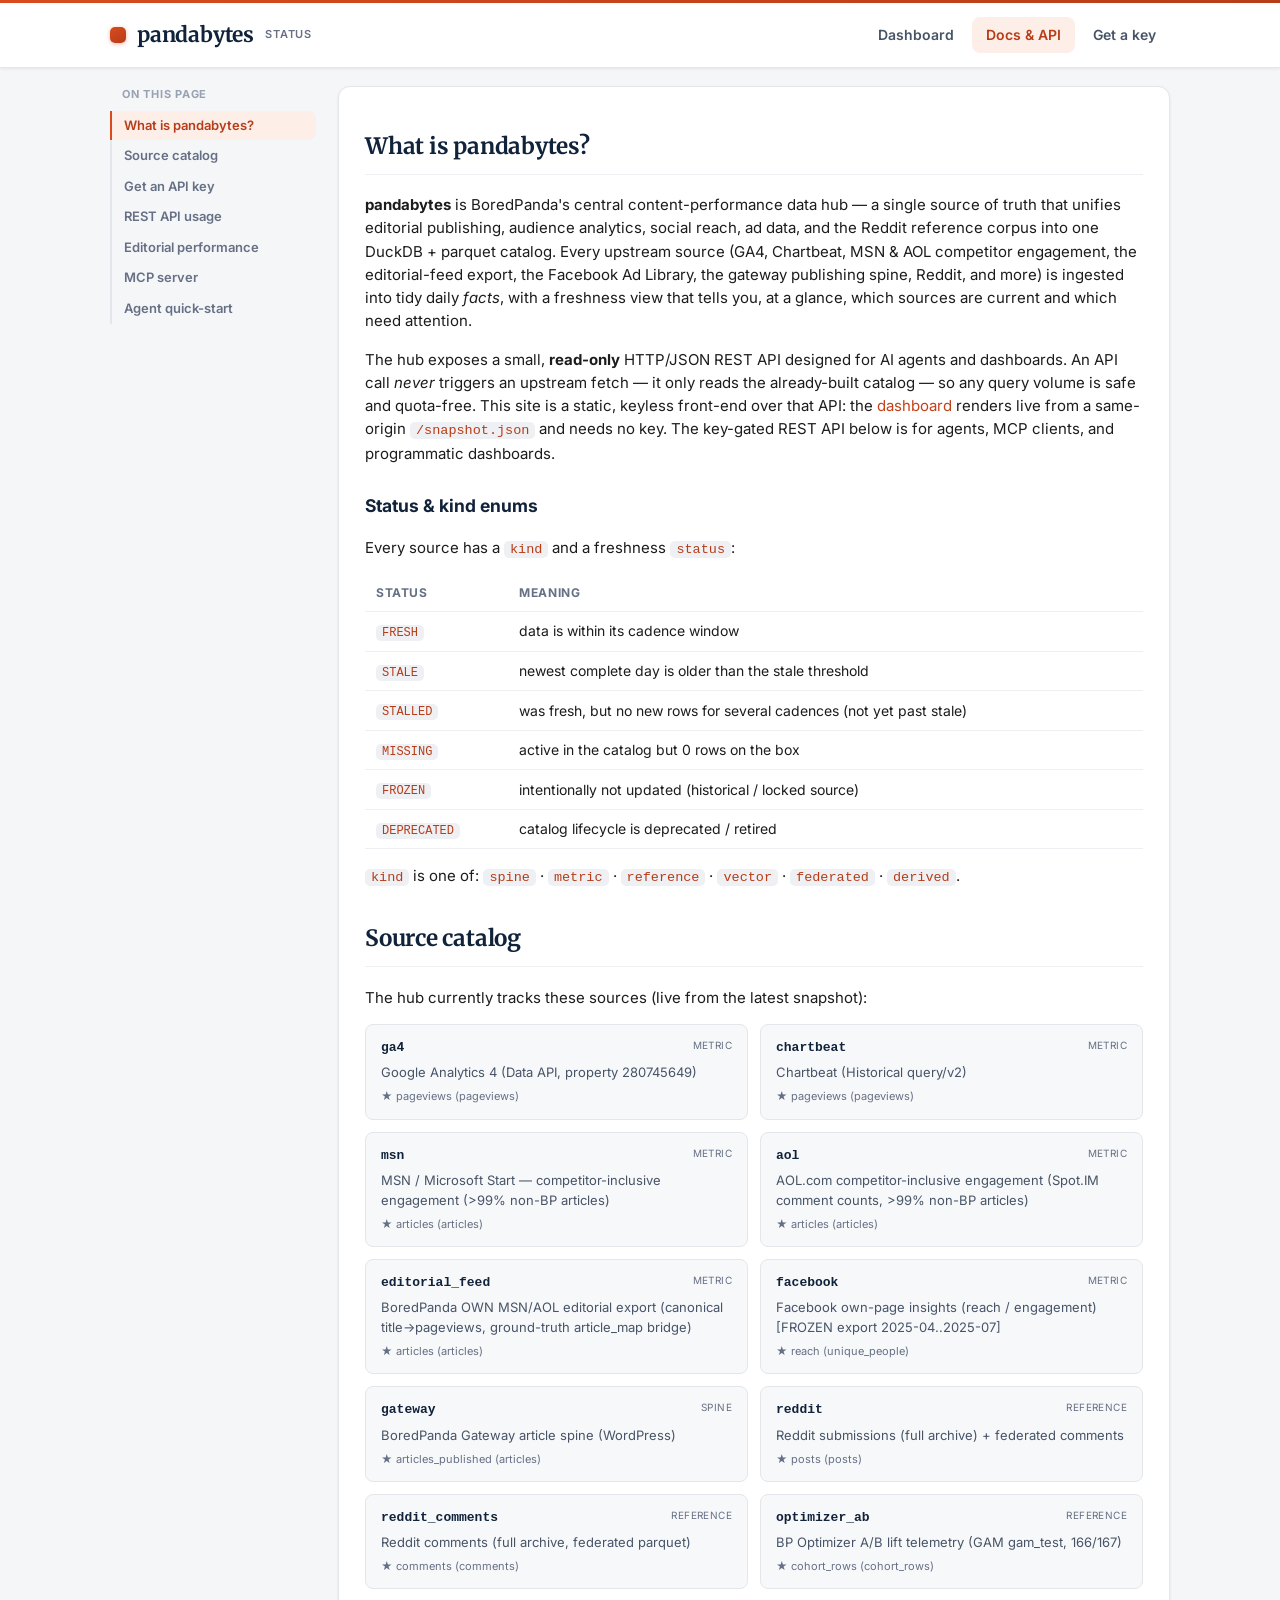
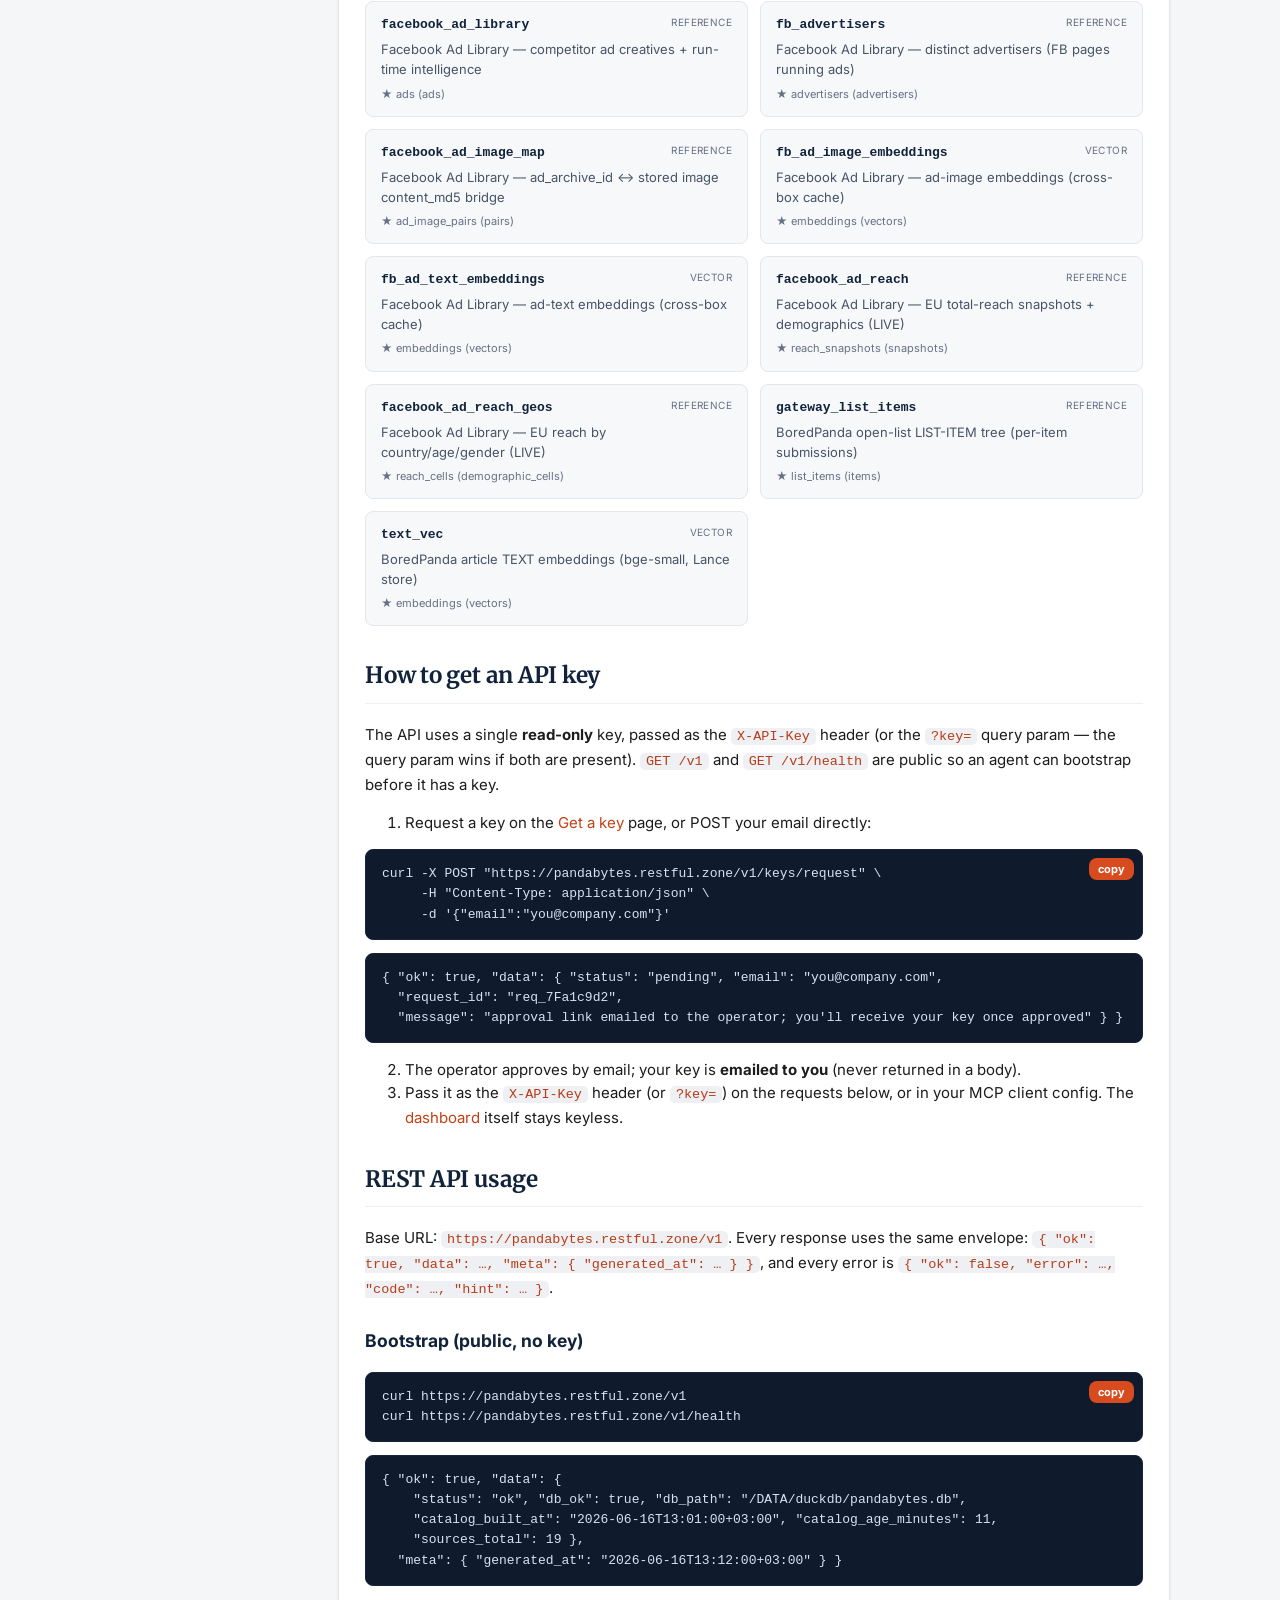
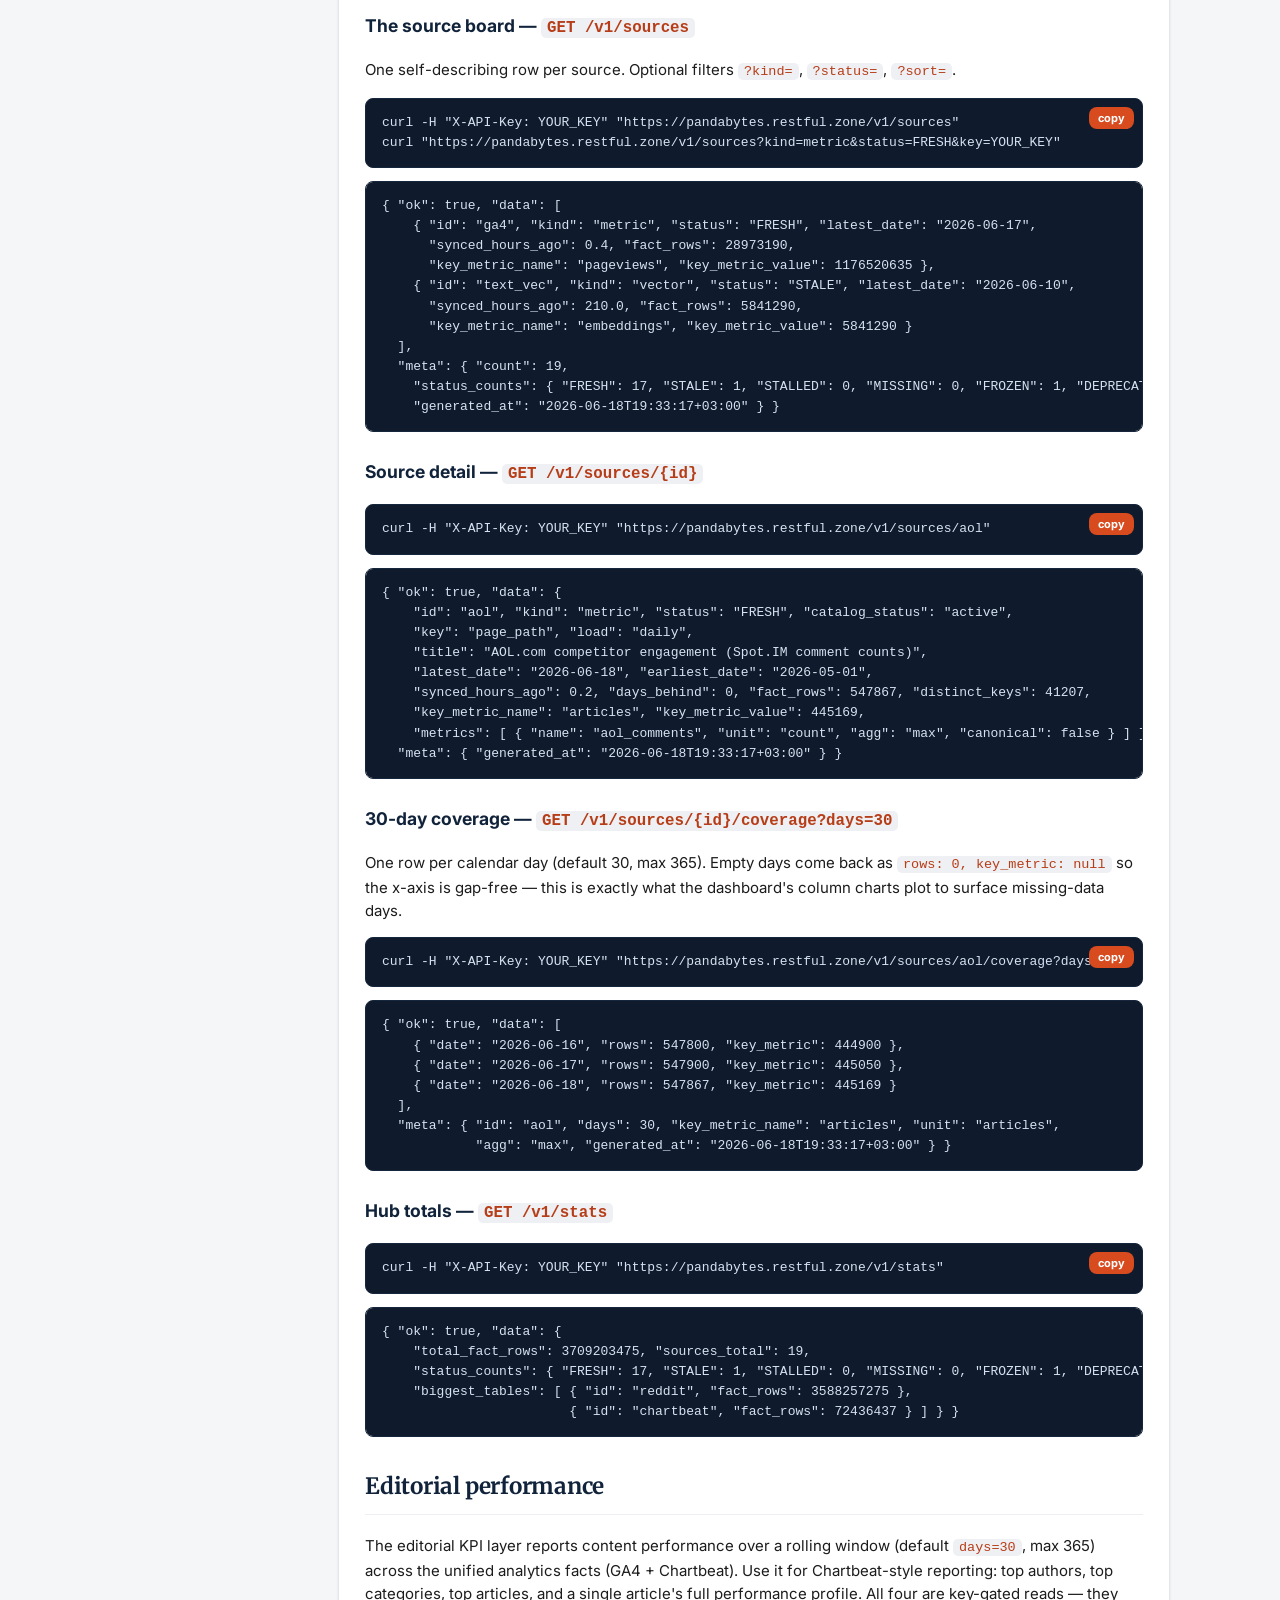
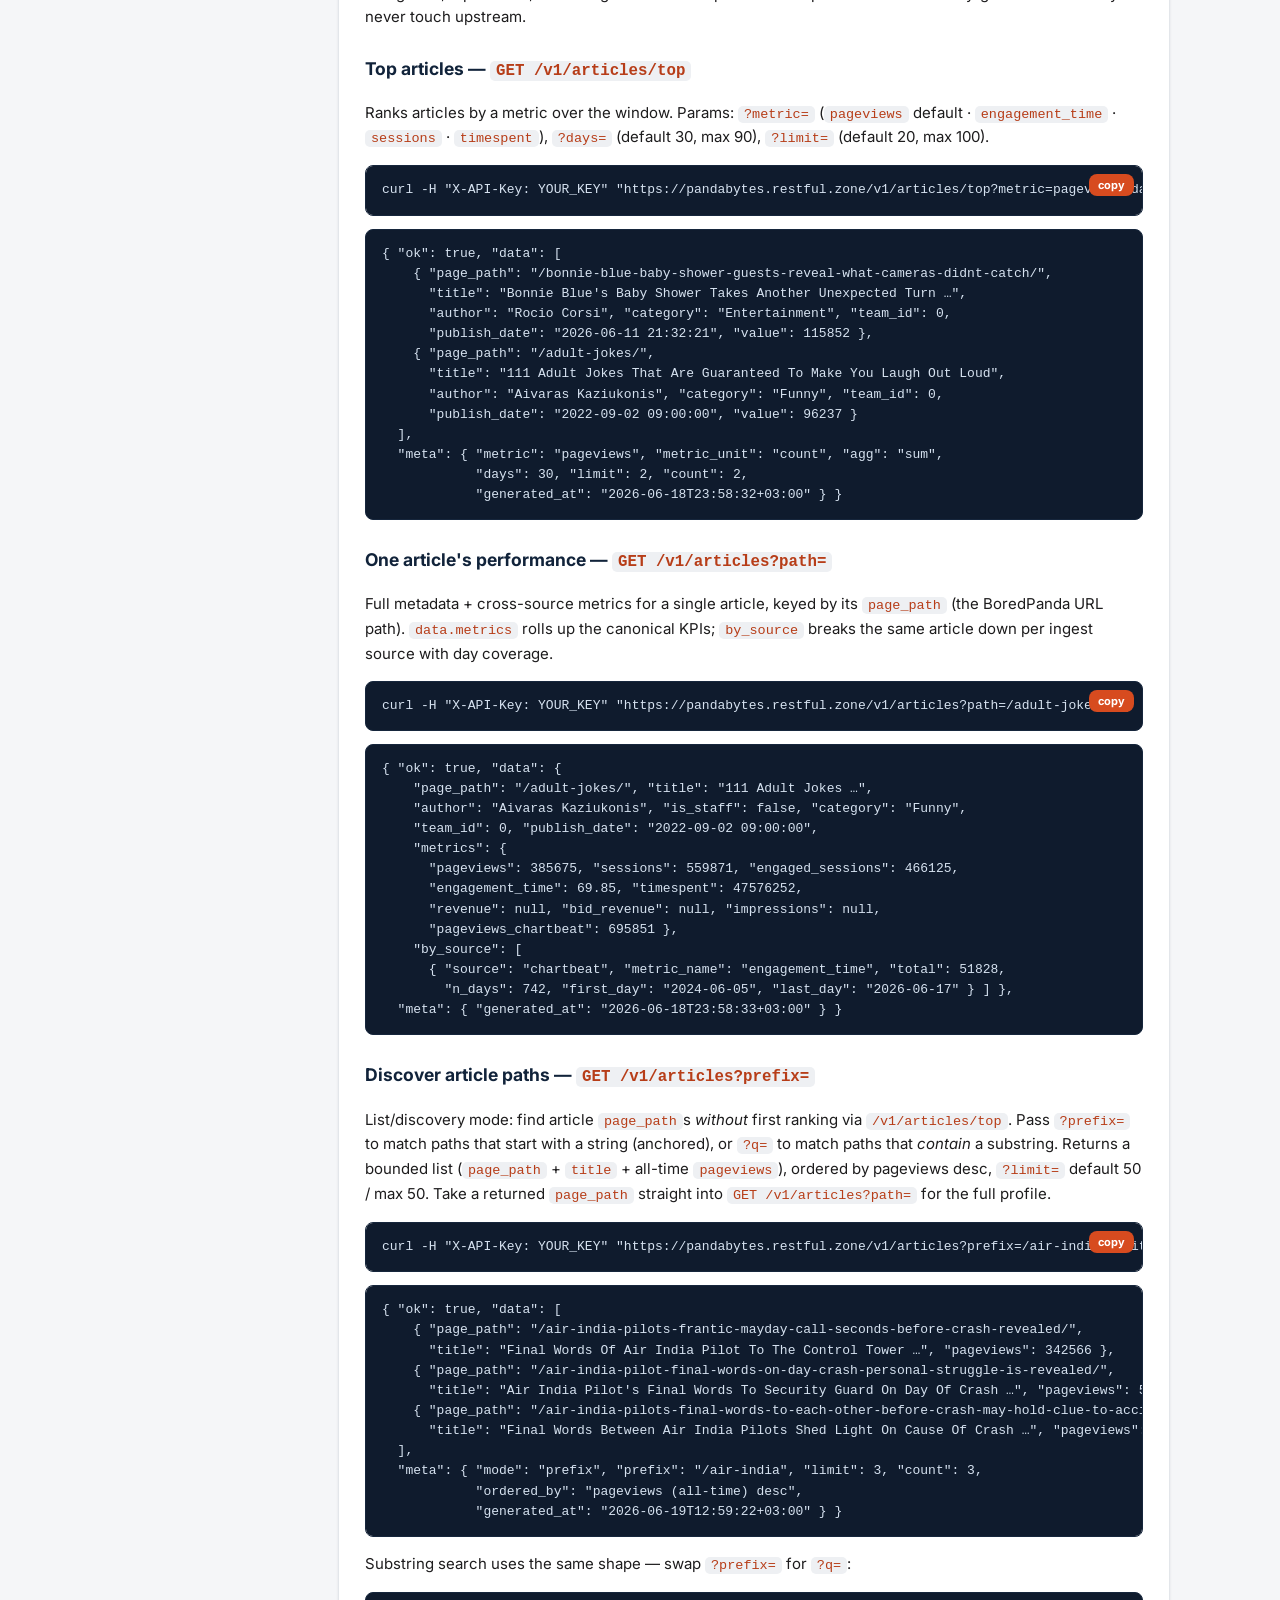
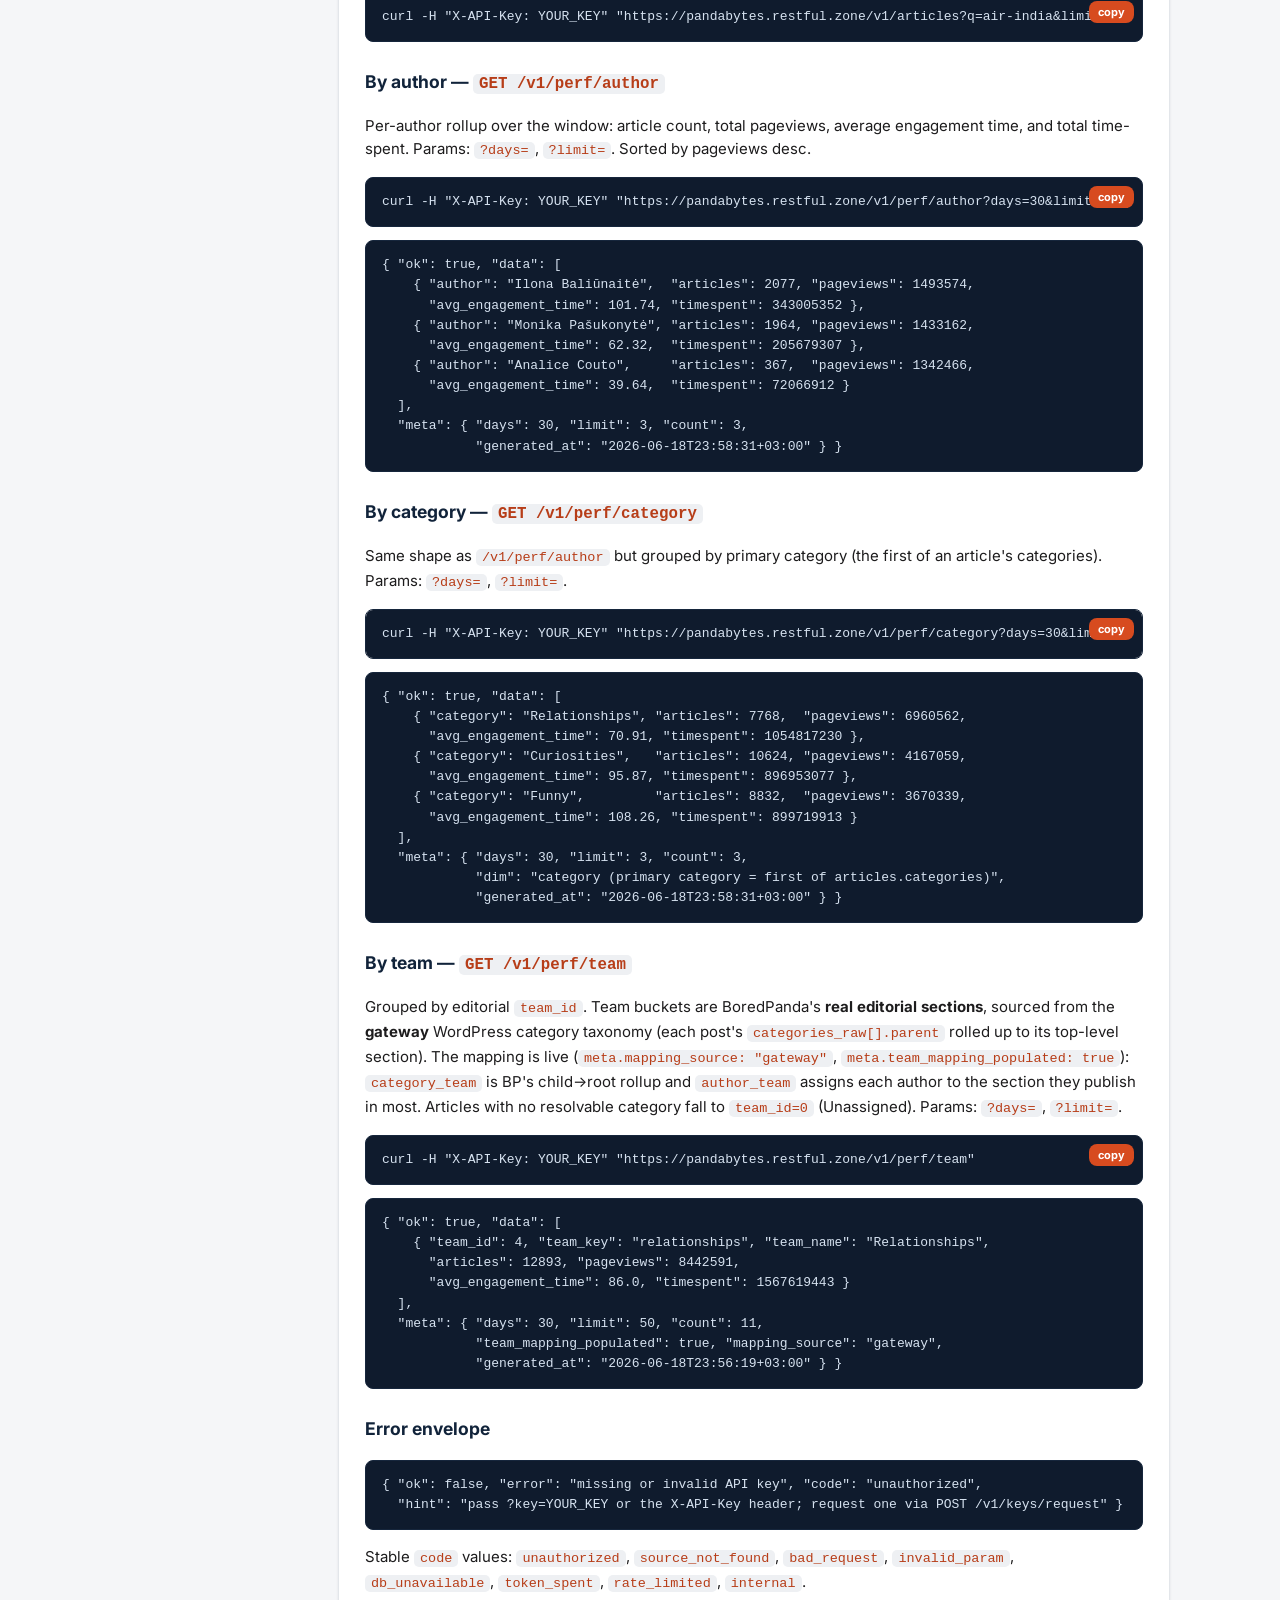
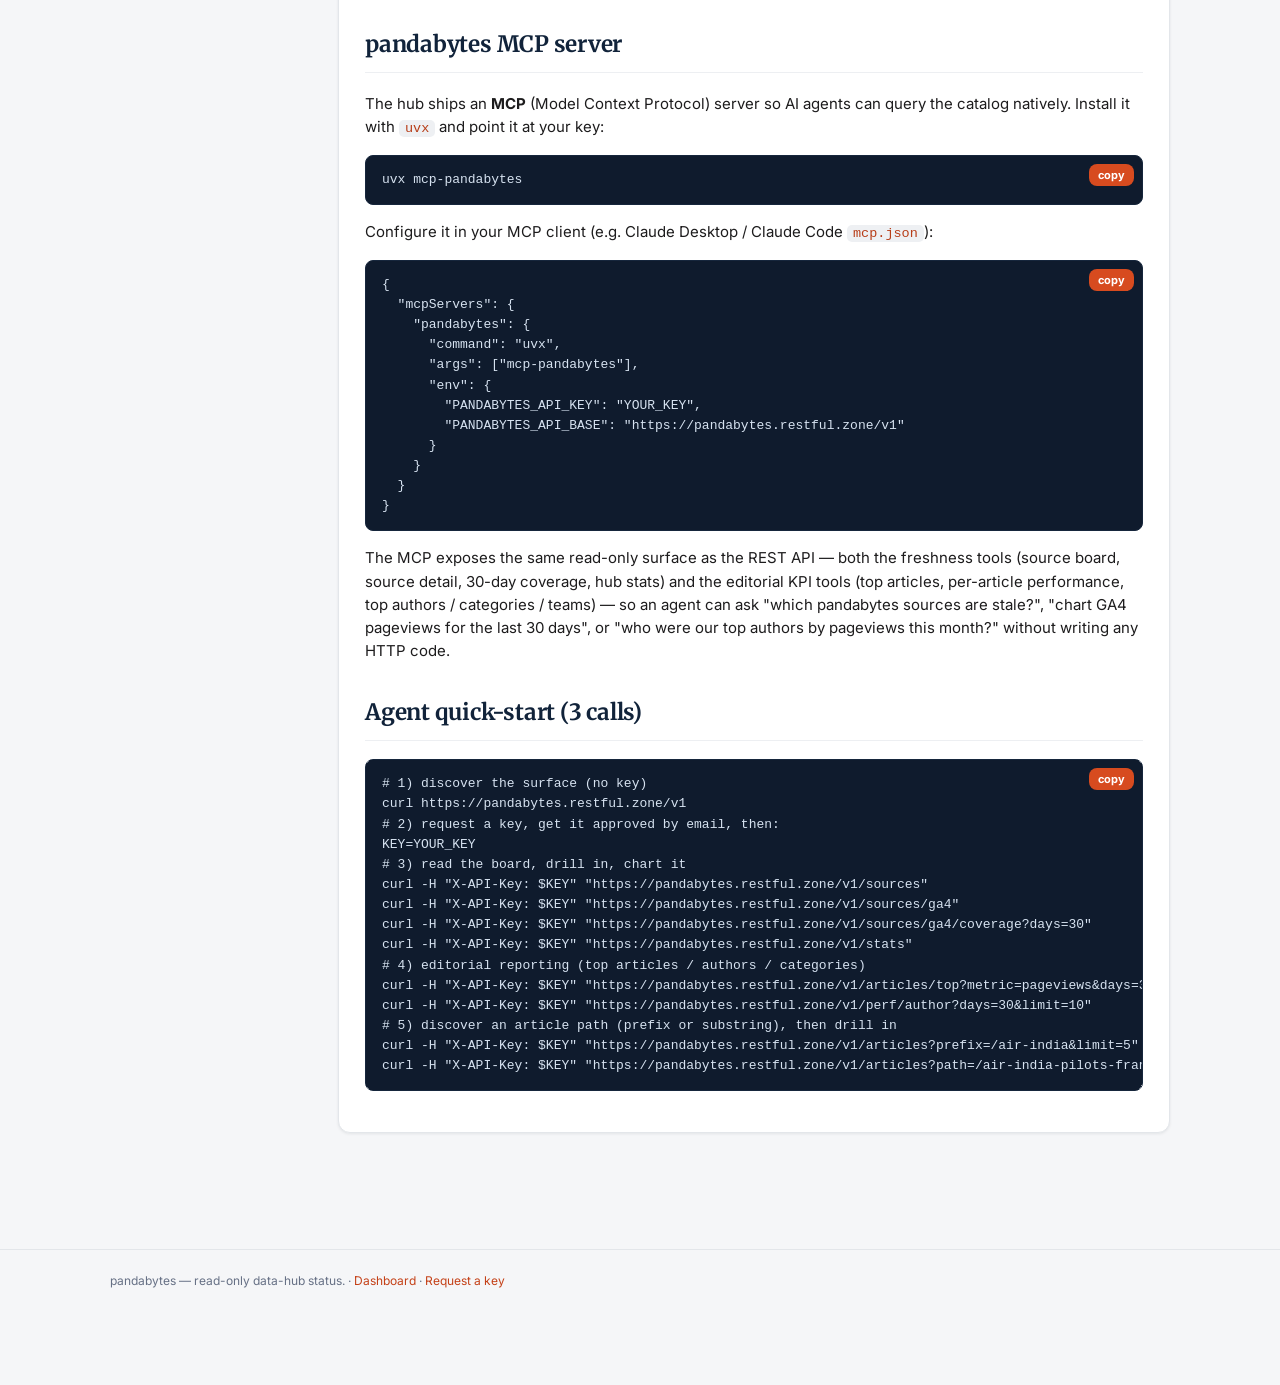
==== commit a28dc907: "docs: consistency sweep vs current reality - /v1/articles/top: limit is default 20 / max 100 (was wr" ====
--- a/docs.html
+++ b/docs.html
@@ -44,9 +44,10 @@
       <p><b>pandabytes</b> is BoredPanda's central content-performance data hub — a single source of
         truth that unifies editorial publishing, audience analytics, social reach, ad data, and the
         Reddit reference corpus into one DuckDB + parquet catalog. Every upstream source (GA4,
-        Chartbeat, MSN, AOL, Google News, Pinterest, Facebook, the gateway publishing spine, Reddit,
-        and more) is ingested into tidy daily <i>facts</i>, with a freshness view that tells you, at a
-        glance, which sources are current and which need attention.</p>
+        Chartbeat, MSN &amp; AOL competitor engagement, the editorial-feed export, the Facebook Ad
+        Library, the gateway publishing spine, Reddit, and more) is ingested into tidy daily
+        <i>facts</i>, with a freshness view that tells you, at a glance, which sources are current and
+        which need attention.</p>
       <p>The hub exposes a small, <b>read-only</b> HTTP/JSON REST API designed for AI agents and
         dashboards. An API call <i>never</i> triggers an upstream fetch — it only reads the
         already-built catalog — so any query volume is safe and quota-free. This site is a static,
@@ -102,7 +103,7 @@
       <pre><code>{ "ok": true, "data": {
     "status": "ok", "db_ok": true, "db_path": "/DATA/duckdb/pandabytes.db",
     "catalog_built_at": "2026-06-16T13:01:00+03:00", "catalog_age_minutes": 11,
-    "sources_total": 22 },
+    "sources_total": 19 },
   "meta": { "generated_at": "2026-06-16T13:12:00+03:00" } }</code></pre>
 
       <h3 id="get-sources">The source board — <code>GET /v1/sources</code></h3>
@@ -113,12 +114,12 @@
     { "id": "ga4", "kind": "metric", "status": "FRESH", "latest_date": "2026-06-17",
       "synced_hours_ago": 0.4, "fact_rows": 28973190,
       "key_metric_name": "pageviews", "key_metric_value": 1176520635 },
-    { "id": "gsc", "kind": "metric", "status": "MISSING", "latest_date": null,
-      "synced_hours_ago": null, "fact_rows": 0,
-      "key_metric_name": "impressions", "key_metric_value": null }
-  ],
-  "meta": { "count": 22,
-    "status_counts": { "FRESH": 15, "STALE": 1, "STALLED": 0, "MISSING": 1, "FROZEN": 5, "DEPRECATED": 0 },
+    { "id": "text_vec", "kind": "vector", "status": "STALE", "latest_date": "2026-06-10",
+      "synced_hours_ago": 210.0, "fact_rows": 5841290,
+      "key_metric_name": "embeddings", "key_metric_value": 5841290 }
+  ],
+  "meta": { "count": 19,
+    "status_counts": { "FRESH": 17, "STALE": 1, "STALLED": 0, "MISSING": 0, "FROZEN": 1, "DEPRECATED": 0 },
     "generated_at": "2026-06-18T19:33:17+03:00" } }</code></pre>
 
       <h3 id="get-source-detail">Source detail — <code>GET /v1/sources/{id}</code></h3>
@@ -149,8 +150,8 @@
       <h3 id="get-stats">Hub totals — <code>GET /v1/stats</code></h3>
       <pre><button class="btn copybtn" onclick="PB.copyToClipboard(this)">copy</button><code>curl -H "X-API-Key: YOUR_KEY" "https://pandabytes.restful.zone/v1/stats"</code></pre>
       <pre><code>{ "ok": true, "data": {
-    "total_fact_rows": 3709203475, "sources_total": 22,
-    "status_counts": { "FRESH": 15, "STALE": 1, "STALLED": 0, "MISSING": 1, "FROZEN": 5, "DEPRECATED": 0 },
+    "total_fact_rows": 3709203475, "sources_total": 19,
+    "status_counts": { "FRESH": 17, "STALE": 1, "STALLED": 0, "MISSING": 0, "FROZEN": 1, "DEPRECATED": 0 },
     "biggest_tables": [ { "id": "reddit", "fact_rows": 3588257275 },
                         { "id": "chartbeat", "fact_rows": 72436437 } ] } }</code></pre>
 
@@ -163,7 +164,7 @@
       <h3 id="get-articles-top">Top articles — <code>GET /v1/articles/top</code></h3>
       <p>Ranks articles by a metric over the window. Params: <code>?metric=</code> (<code>pageviews</code>
         default · <code>engagement_time</code> · <code>sessions</code> · <code>timespent</code>),
-        <code>?days=</code> (default 30), <code>?limit=</code> (default 50, max 200).</p>
+        <code>?days=</code> (default 30, max 90), <code>?limit=</code> (default 20, max 100).</p>
       <pre><button class="btn copybtn" onclick="PB.copyToClipboard(this)">copy</button><code>curl -H "X-API-Key: YOUR_KEY" "https://pandabytes.restful.zone/v1/articles/top?metric=pageviews&days=30&limit=2"</code></pre>
       <pre><code>{ "ok": true, "data": [
     { "page_path": "/bonnie-blue-baby-shower-guests-reveal-what-cameras-didnt-catch/",
@@ -252,18 +253,21 @@
             "generated_at": "2026-06-18T23:58:31+03:00" } }</code></pre>
 
       <h3 id="get-perf-team">By team — <code>GET /v1/perf/team</code></h3>
-      <p>Grouped by editorial <code>team_id</code>. <b>Currently a stub:</b> the author/category &rarr; team
-        mapping tables are not yet populated, so every article resolves to <code>team_id=0</code>
-        (unassigned). The endpoint is live and returns the full team breakdown automatically once those
-        maps land — <code>meta.team_mapping_populated</code> flags the state.</p>
+      <p>Grouped by editorial <code>team_id</code>. Team buckets are BoredPanda's <b>real editorial
+        sections</b>, sourced from the <b>gateway</b> WordPress category taxonomy (each post's
+        <code>categories_raw[].parent</code> rolled up to its top-level section). The mapping is live
+        (<code>meta.mapping_source: "gateway"</code>, <code>meta.team_mapping_populated: true</code>):
+        <code>category_team</code> is BP's child&rarr;root rollup and <code>author_team</code> assigns each
+        author to the section they publish in most. Articles with no resolvable category fall to
+        <code>team_id=0</code> (Unassigned). Params: <code>?days=</code>, <code>?limit=</code>.</p>
       <pre><button class="btn copybtn" onclick="PB.copyToClipboard(this)">copy</button><code>curl -H "X-API-Key: YOUR_KEY" "https://pandabytes.restful.zone/v1/perf/team"</code></pre>
       <pre><code>{ "ok": true, "data": [
-    { "team_id": 0, "team_key": "unassigned", "team_name": "Unassigned",
-      "articles": 76353, "pageviews": 25927273,
-      "avg_engagement_time": 74.96, "timespent": 4284170423 }
-  ],
-  "meta": { "days": 30, "limit": 50, "count": 1,
-            "team_mapping_populated": false,
+    { "team_id": 4, "team_key": "relationships", "team_name": "Relationships",
+      "articles": 12893, "pageviews": 8442591,
+      "avg_engagement_time": 86.0, "timespent": 1567619443 }
+  ],
+  "meta": { "days": 30, "limit": 50, "count": 11,
+            "team_mapping_populated": true, "mapping_source": "gateway",
             "generated_at": "2026-06-18T23:56:19+03:00" } }</code></pre>
 
       <h3 id="error-envelope">Error envelope</h3>
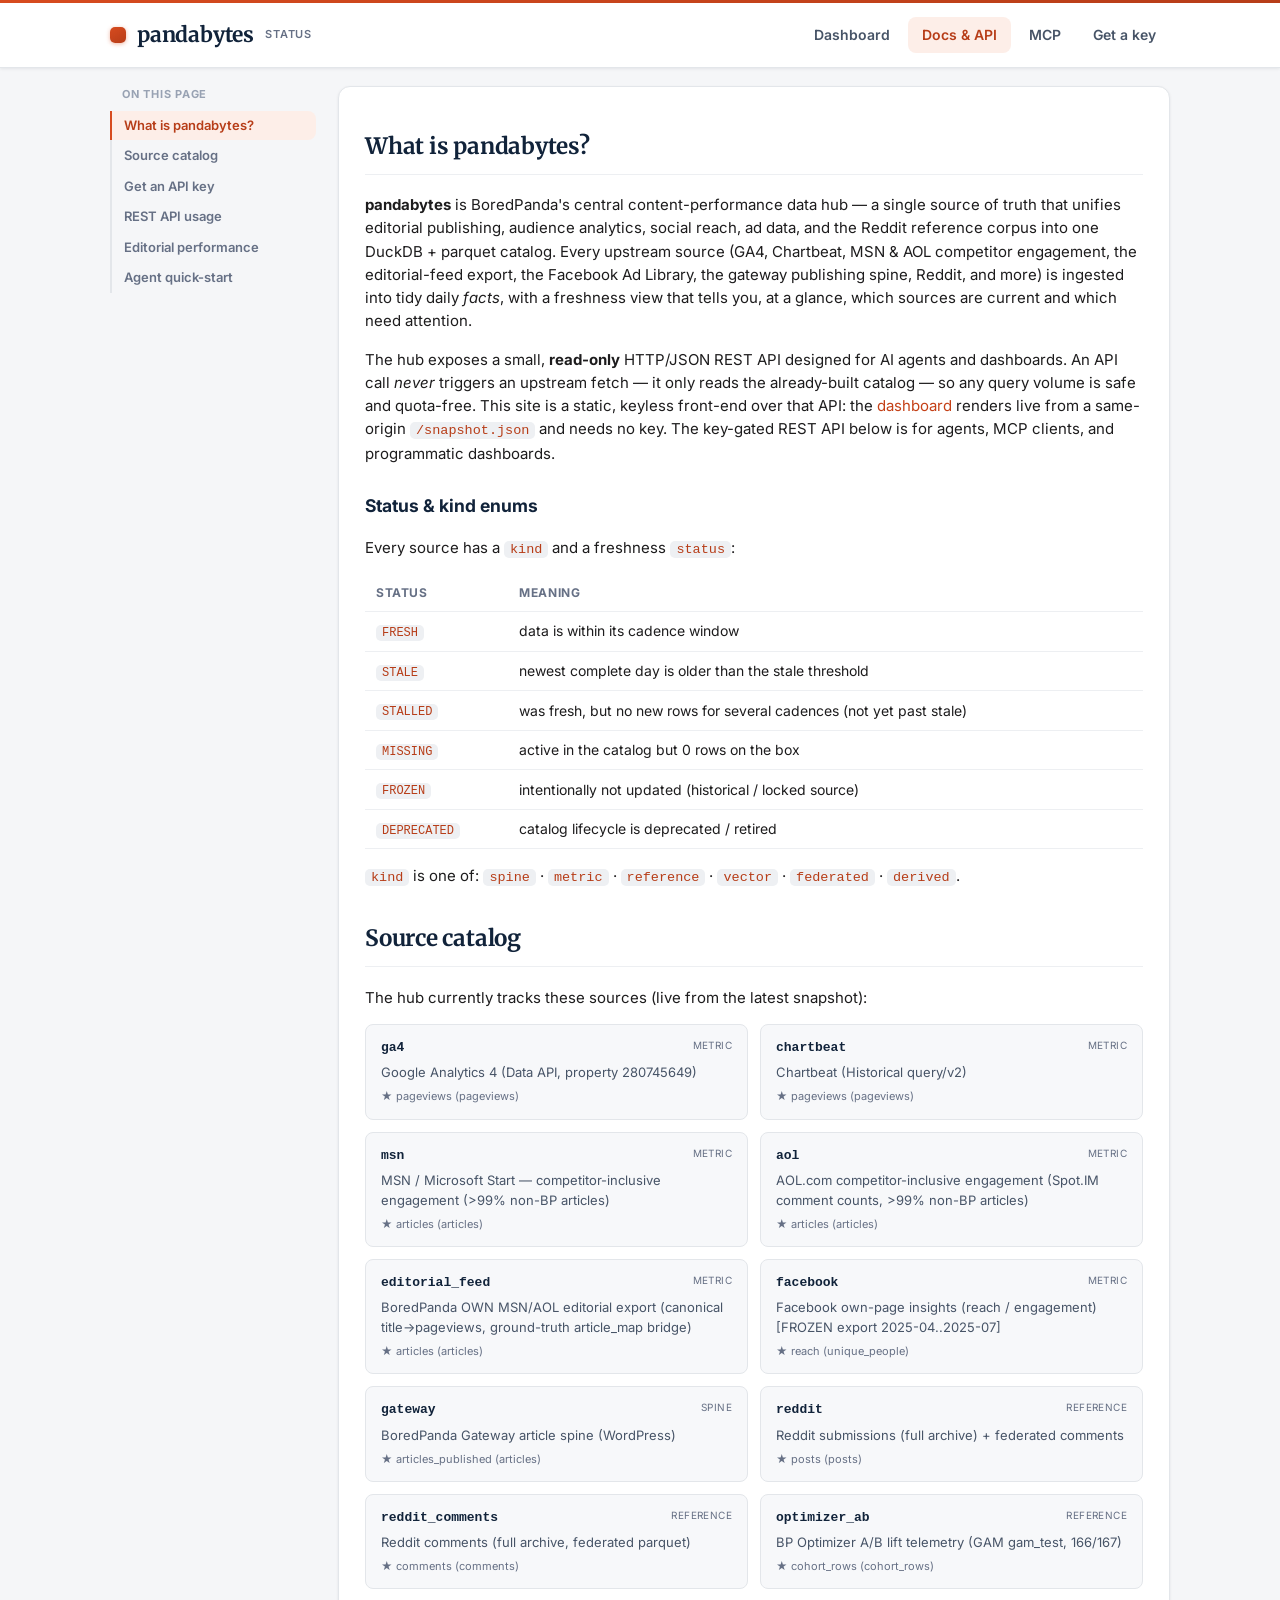
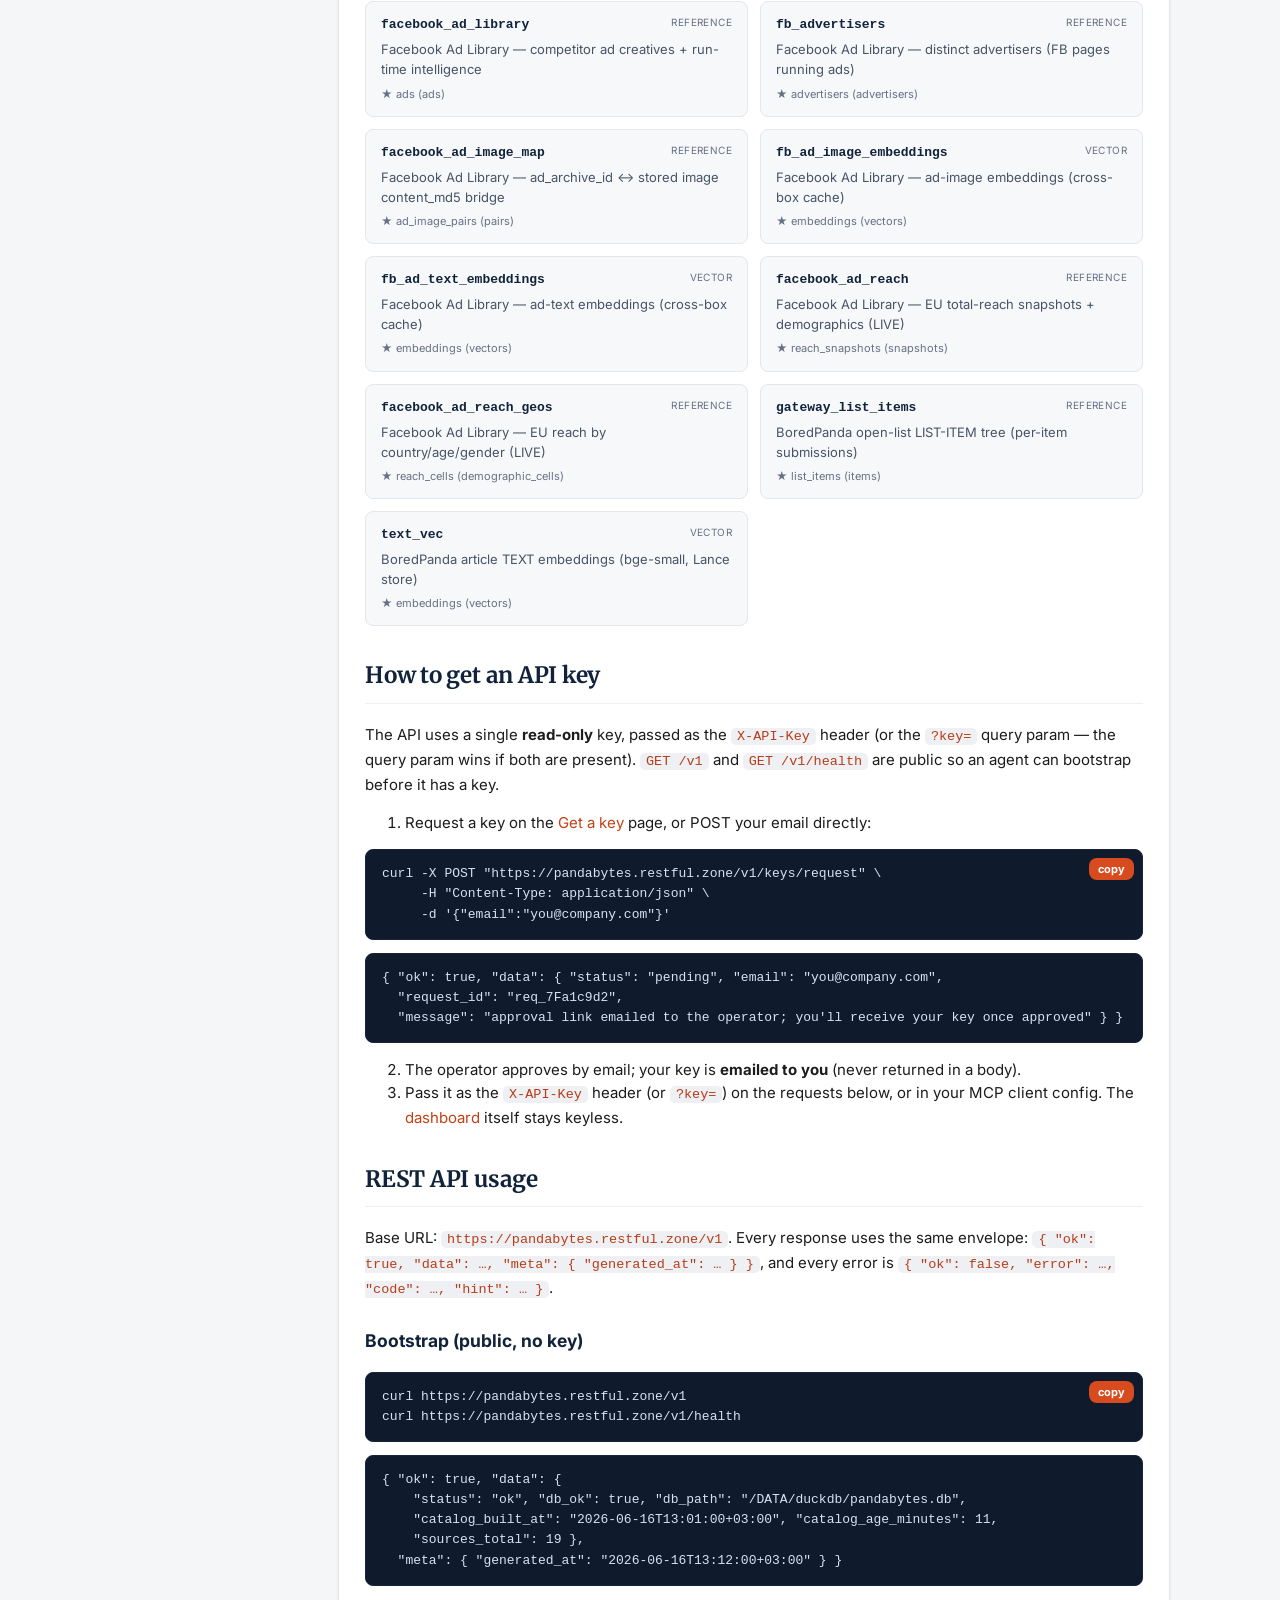
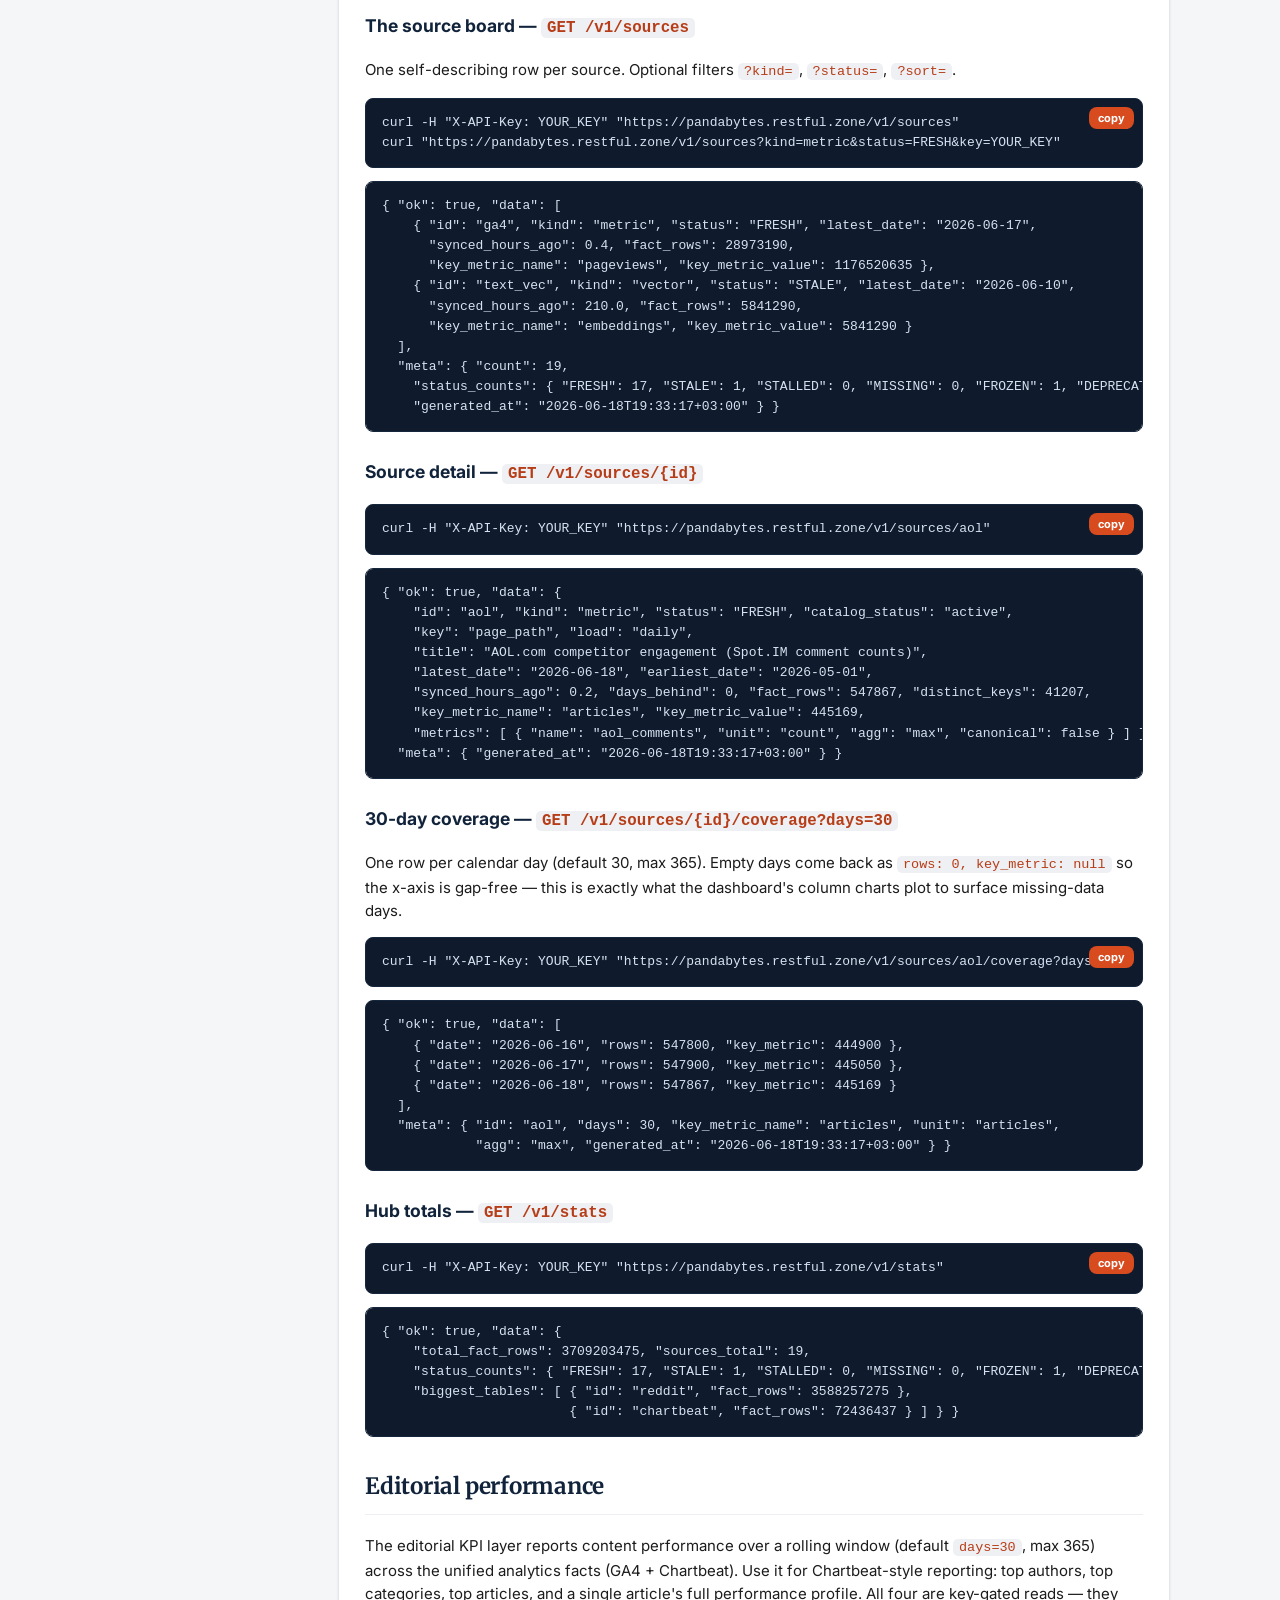
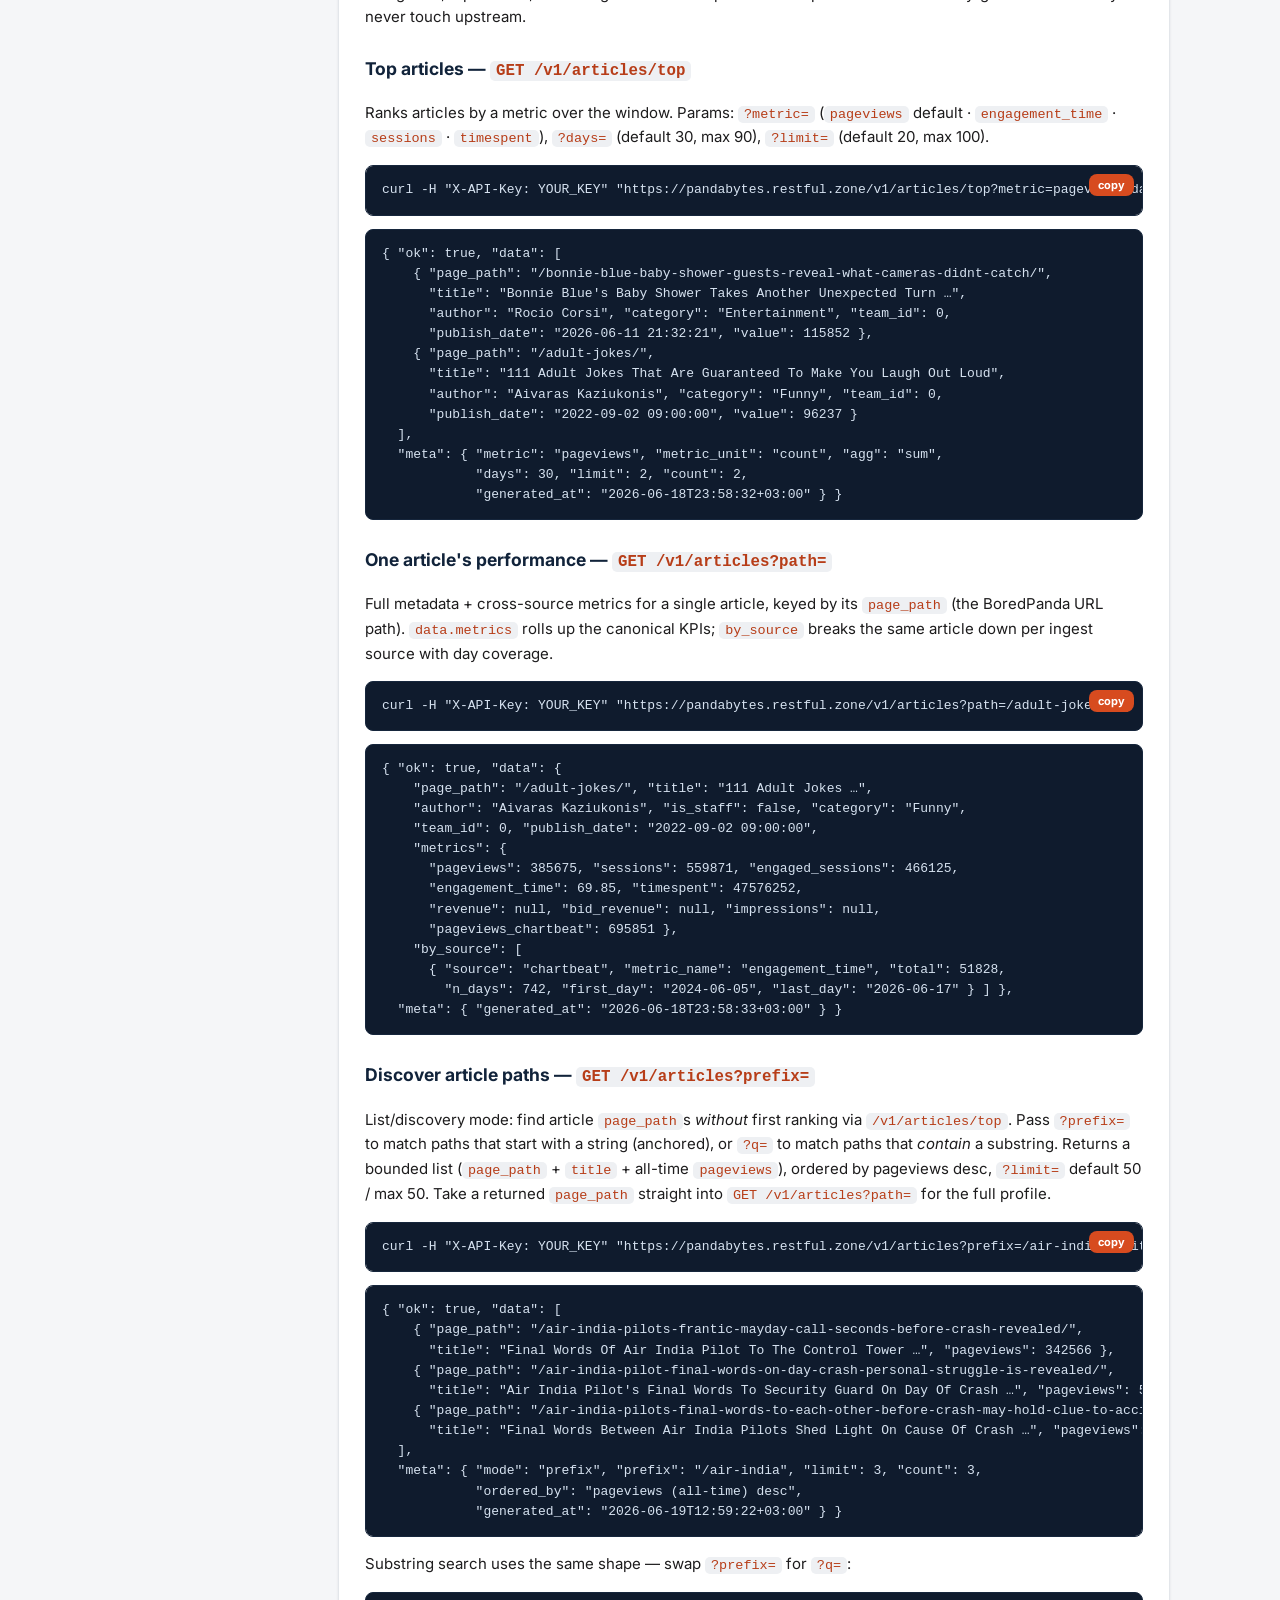
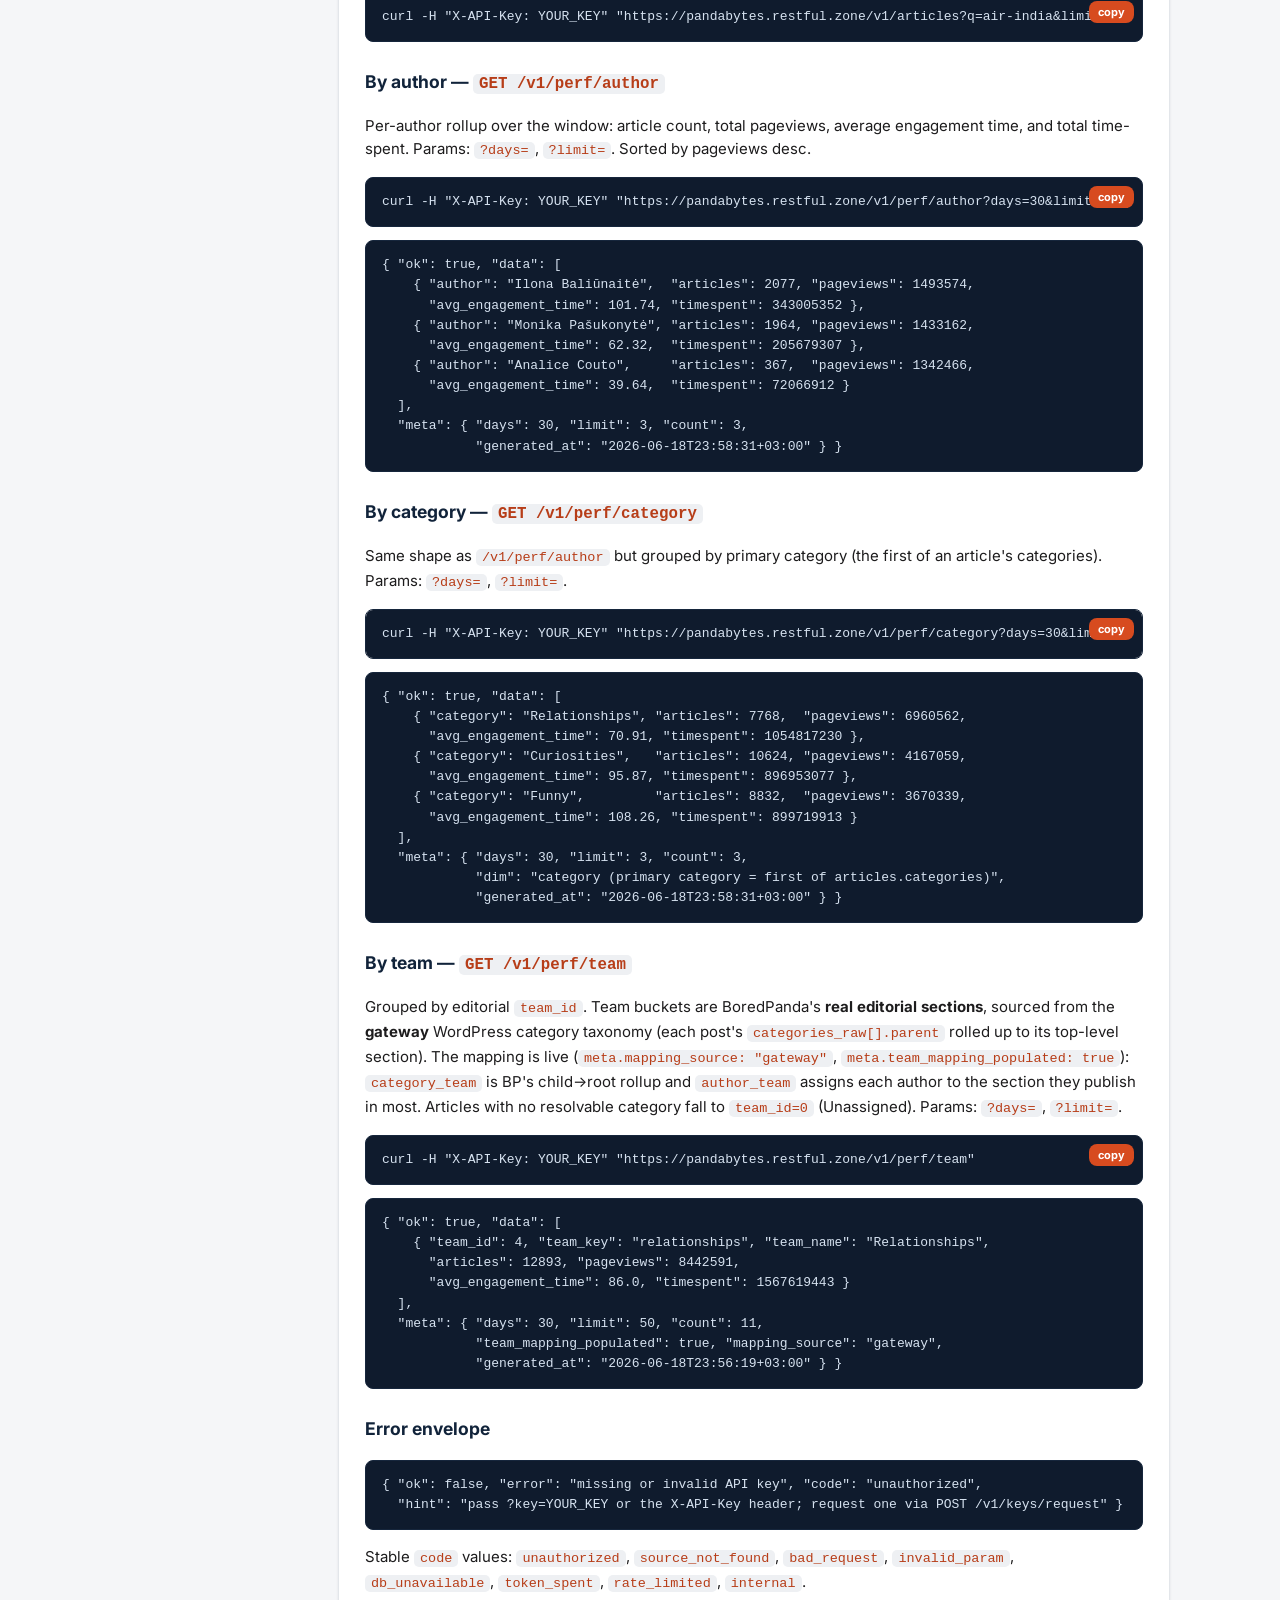
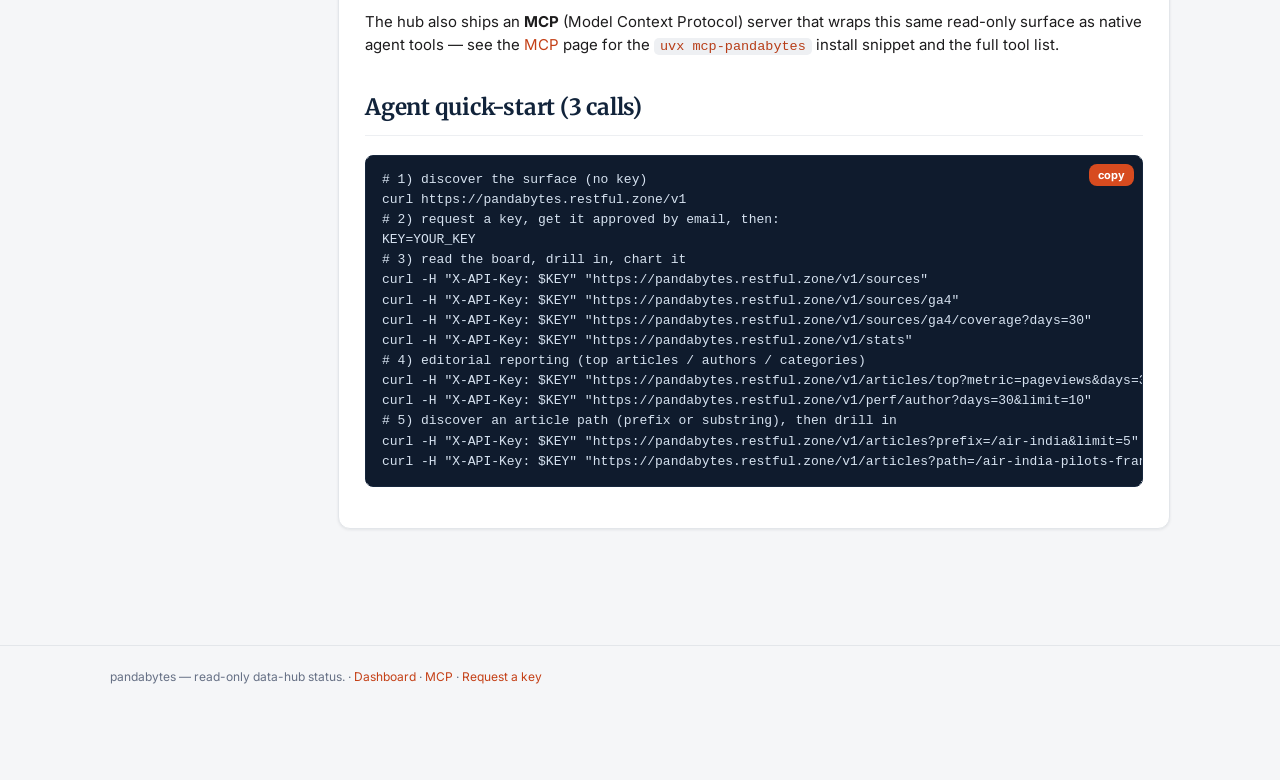
==== commit 57124594: "mcp: promote MCP to a top-level tab; remove dashboard live-status line - New mcp.html top-level page" ====
--- a/docs.html
+++ b/docs.html
@@ -4,7 +4,7 @@
   <meta charset="utf-8">
   <meta name="viewport" content="width=device-width, initial-scale=1">
   <title>pandabytes — docs &amp; REST API</title>
-  <meta name="description" content="What pandabytes is, the source catalog, how to get an API key, REST usage with curl + JSON examples, and the pandabytes MCP install snippet.">
+  <meta name="description" content="What pandabytes is, the source catalog, how to get an API key, and REST usage with curl + JSON examples. The MCP server install + tools live on the MCP page.">
   <link rel="icon" href="data:image/svg+xml,%3Csvg xmlns='http://www.w3.org/2000/svg' viewBox='0 0 100 100'%3E%3Crect width='100' height='100' rx='22' fill='%23d74b1f'/%3E%3C/svg%3E">
   <link rel="preconnect" href="https://fonts.googleapis.com">
   <link rel="preconnect" href="https://fonts.gstatic.com" crossorigin>
@@ -18,6 +18,7 @@
       <nav class="top">
         <a href="index.html">Dashboard</a>
         <a href="docs.html" class="active">Docs &amp; API</a>
+        <a href="mcp.html">MCP</a>
         <a href="request.html">Get a key</a>
       </nav>
     </div>
@@ -35,7 +36,6 @@
         <a href="#getkey">Get an API key</a>
         <a href="#rest">REST API usage</a>
         <a href="#editorial">Editorial performance</a>
-        <a href="#mcp">MCP server</a>
         <a href="#quickstart">Agent quick-start</a>
       </nav>
     </aside>
@@ -277,28 +277,9 @@
         <code>bad_request</code>, <code>invalid_param</code>, <code>db_unavailable</code>,
         <code>token_spent</code>, <code>rate_limited</code>, <code>internal</code>.</p>
 
-      <h2 id="mcp">pandabytes MCP server</h2>
-      <p>The hub ships an <b>MCP</b> (Model Context Protocol) server so AI agents can query the catalog
-        natively. Install it with <code>uvx</code> and point it at your key:</p>
-      <pre><button class="btn copybtn" onclick="PB.copyToClipboard(this)">copy</button><code>uvx mcp-pandabytes</code></pre>
-      <p>Configure it in your MCP client (e.g. Claude Desktop / Claude Code <code>mcp.json</code>):</p>
-      <pre><button class="btn copybtn" onclick="PB.copyToClipboard(this)">copy</button><code>{
-  "mcpServers": {
-    "pandabytes": {
-      "command": "uvx",
-      "args": ["mcp-pandabytes"],
-      "env": {
-        "PANDABYTES_API_KEY": "YOUR_KEY",
-        "PANDABYTES_API_BASE": "https://pandabytes.restful.zone/v1"
-      }
-    }
-  }
-}</code></pre>
-      <p>The MCP exposes the same read-only surface as the REST API — both the freshness tools (source
-        board, source detail, 30-day coverage, hub stats) and the editorial KPI tools (top articles,
-        per-article performance, top authors / categories / teams) — so an agent can ask "which
-        pandabytes sources are stale?", "chart GA4 pageviews for the last 30 days", or "who were our
-        top authors by pageviews this month?" without writing any HTTP code.</p>
+      <p>The hub also ships an <b>MCP</b> (Model Context Protocol) server that wraps this same
+        read-only surface as native agent tools — see the <a href="mcp.html">MCP</a> page for the
+        <code>uvx mcp-pandabytes</code> install snippet and the full tool list.</p>
 
       <h2 id="quickstart">Agent quick-start (3 calls)</h2>
       <pre><button class="btn copybtn" onclick="PB.copyToClipboard(this)">copy</button><code># 1) discover the surface (no key)
@@ -320,7 +301,7 @@
   </main>
 
   <footer class="site"><div class="wrap">
-    pandabytes — read-only data-hub status. · <a href="index.html">Dashboard</a> · <a href="request.html">Request a key</a>
+    pandabytes — read-only data-hub status. · <a href="index.html">Dashboard</a> · <a href="mcp.html">MCP</a> · <a href="request.html">Request a key</a>
   </div></footer>
 
   <script src="assets/app.js"></script>
--- a/assets/style.css
+++ b/assets/style.css
@@ -130,33 +130,6 @@
 .section-title { font-size: 17px; font-weight: 700; margin: 30px 0 12px; color: var(--fg-strong);
   display: flex; align-items: center; gap: 10px; flex-wrap: wrap; letter-spacing: -.01em; }
 .section-title .muted { color: var(--fg-faint); font-weight: 500; font-size: 13px; }
-
-/* ---- board status filter ("what needs attention") ---- */
-/* Segmented chip row above the board: All / Needs attention / Fresh / Frozen, built
-   dynamically with live counts. Same pill language as the group rail + rollup pills;
-   horizontally scrollable (never overflows) on narrow viewports. */
-.status-filter { display: flex; flex-wrap: wrap; gap: 8px; margin: 0 0 10px;
-  overflow-x: auto; overflow-y: hidden; -webkit-overflow-scrolling: touch; scrollbar-width: none; }
-.status-filter[hidden] { display: none; }
-.status-filter::-webkit-scrollbar { display: none; }
-.fchip { display: inline-flex; align-items: center; gap: 7px; flex: none; cursor: pointer;
-  white-space: nowrap; border: 1px solid var(--border); border-radius: var(--radius-pill);
-  padding: 6px 13px; background: var(--surface); color: var(--fg-dim);
-  font-family: var(--sans); font-size: 12.5px; font-weight: 700; line-height: 1.35;
-  transition: color .12s ease, background .12s ease, border-color .12s ease; }
-.fchip:hover { color: var(--fg); background: var(--surface-2); }
-.fchip:focus-visible { outline: 2px solid var(--accent); outline-offset: 2px; }
-.fchip .fchip-n { font-size: 11px; font-weight: 800; font-variant-numeric: tabular-nums;
-  color: var(--fg-faint); background: var(--surface-3); border-radius: var(--radius-pill);
-  padding: 1px 7px; transition: color .12s ease, background .12s ease; }
-.fchip.active { color: var(--accent-deep); background: var(--accent-soft); border-color: var(--accent); }
-.fchip.active .fchip-n { color: var(--accent-deep); background: rgba(215,75,31,.14); }
-/* "Needs attention" chip carries an amber dot + amber active state so it reads as the
-   triage chip even at a glance (matches the group attn / issue-rollup palette). */
-.fchip-attn::before { content: ""; width: 7px; height: 7px; border-radius: 50%;
-  background: var(--stale); flex: none; }
-.fchip-attn.active { color: #946c08; background: rgba(236,178,46,.18); border-color: var(--stale); }
-.fchip-attn.active .fchip-n { color: #946c08; background: rgba(236,178,46,.28); }
 
 /* land group anchors below the sticky site header (52px) for any direct #grp- deep-link */
 .group[id] { scroll-margin-top: 64px; }
@@ -401,6 +374,13 @@
 .doc th, .doc td { text-align: left; padding: 8px 11px; border-bottom: 1px solid var(--border-soft); }
 .doc th { color: var(--fg-faint); font-size: 12px; text-transform: uppercase; letter-spacing: .05em; }
 .doc td code { font-size: 12px; }
+/* MCP tool tables: signatures can be long, so let cells wrap (no horizontal overflow)
+   and give the first (tool) column a stable minimum so signatures stay readable. */
+.doc table.mcp-tools td:first-child { white-space: normal; }
+.doc table.mcp-tools td code, .doc table.mcp-tools th { overflow-wrap: anywhere; word-break: break-word; }
+/* horizontal-scroll rail for any wide doc table on narrow viewports */
+.doc-table-scroll { overflow-x: auto; -webkit-overflow-scrolling: touch; margin: 14px 0; }
+.doc-table-scroll > table { margin: 0; }
 pre { background: #0f1b2d; border: 1px solid #16263c; border-radius: var(--radius-sm); padding: 14px 16px;
   overflow-x: auto; font-size: 13px; position: relative; color: #d6e2f0; }
 pre code { color: #d6e2f0; }
@@ -431,16 +411,6 @@
 .banner { background: var(--accent-soft); border: 1px solid #f4c9b6; color: var(--accent-deep);
   border-radius: var(--radius); padding: 11px 15px; font-size: 13px; margin: 14px 0; }
 .banner.err { background: rgba(224,30,90,.08); border-color: #f5b9cb; color: #c2174c; }
-.freshness { display: flex; align-items: center; gap: 8px; flex-wrap: wrap;
-  font-size: 12px; color: var(--fg-faint); margin: 16px 0 4px; }
-.freshness b { color: var(--fg-dim); font-weight: 600; }
-.dot-live { width: 9px; height: 9px; border-radius: 50%; background: var(--accent);
-  box-shadow: 0 0 0 3px rgba(215,75,31,.18); display: inline-block; flex: none;
-  animation: pulse-live 2.4s ease-in-out infinite; }
-@keyframes pulse-live {
-  0%, 100% { box-shadow: 0 0 0 3px rgba(215,75,31,.18); }
-  50%      { box-shadow: 0 0 0 5px rgba(215,75,31,.08); }
-}
 
 footer.site { border-top: 1px solid var(--border); color: var(--fg-faint); font-size: 12px;
   padding: 22px 0; margin-top: 44px; }
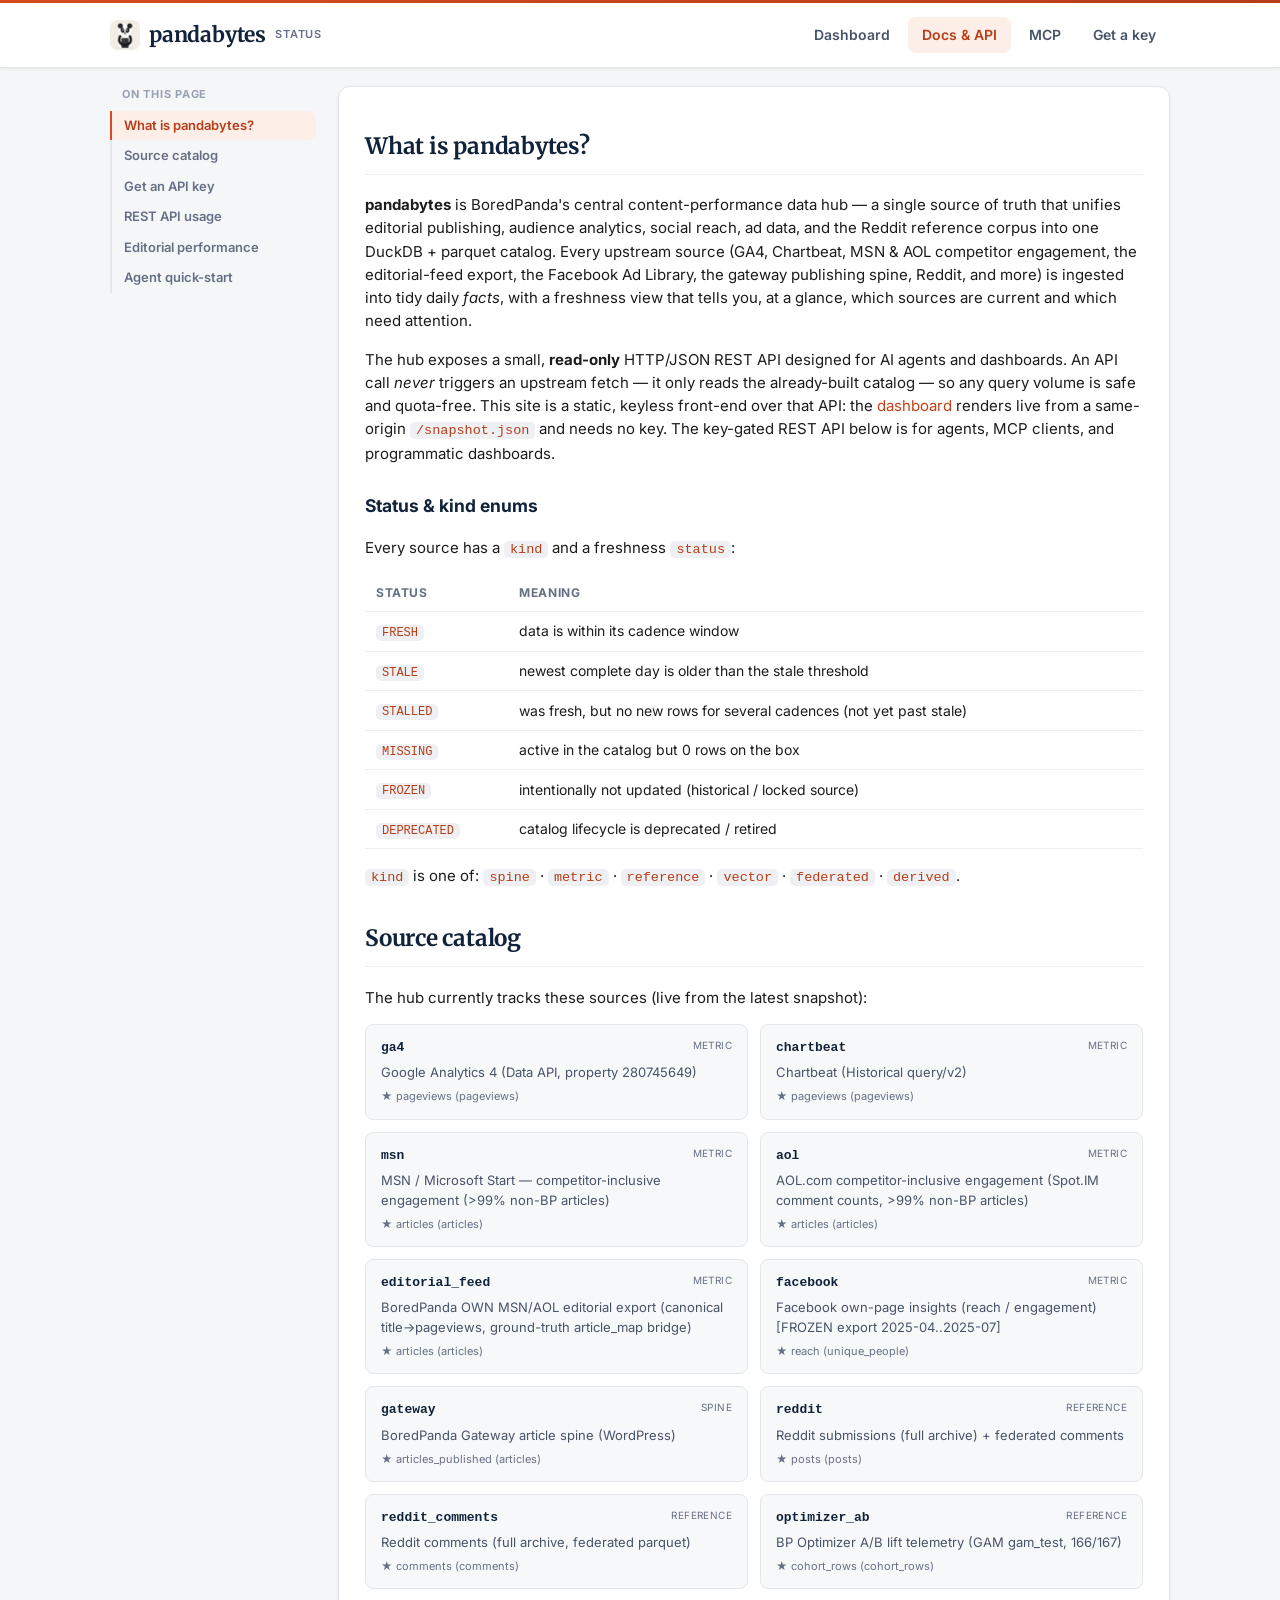
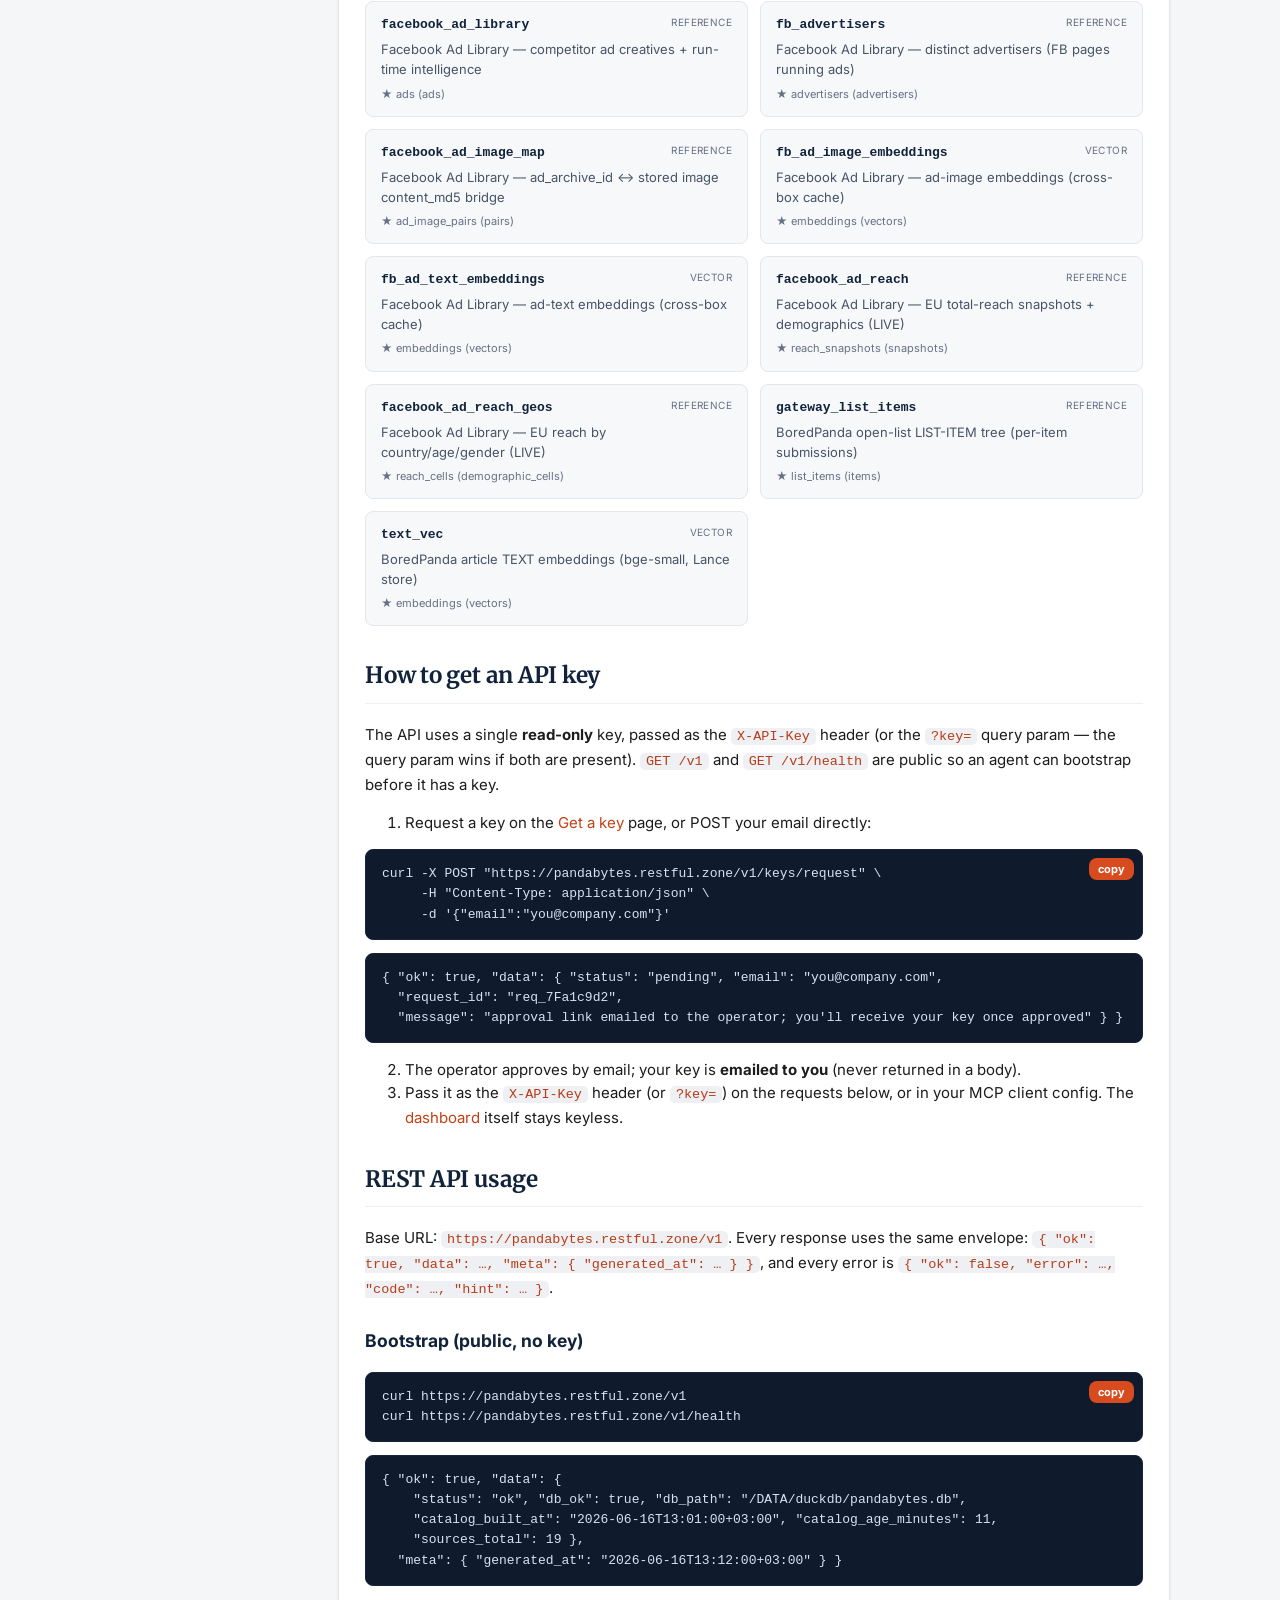
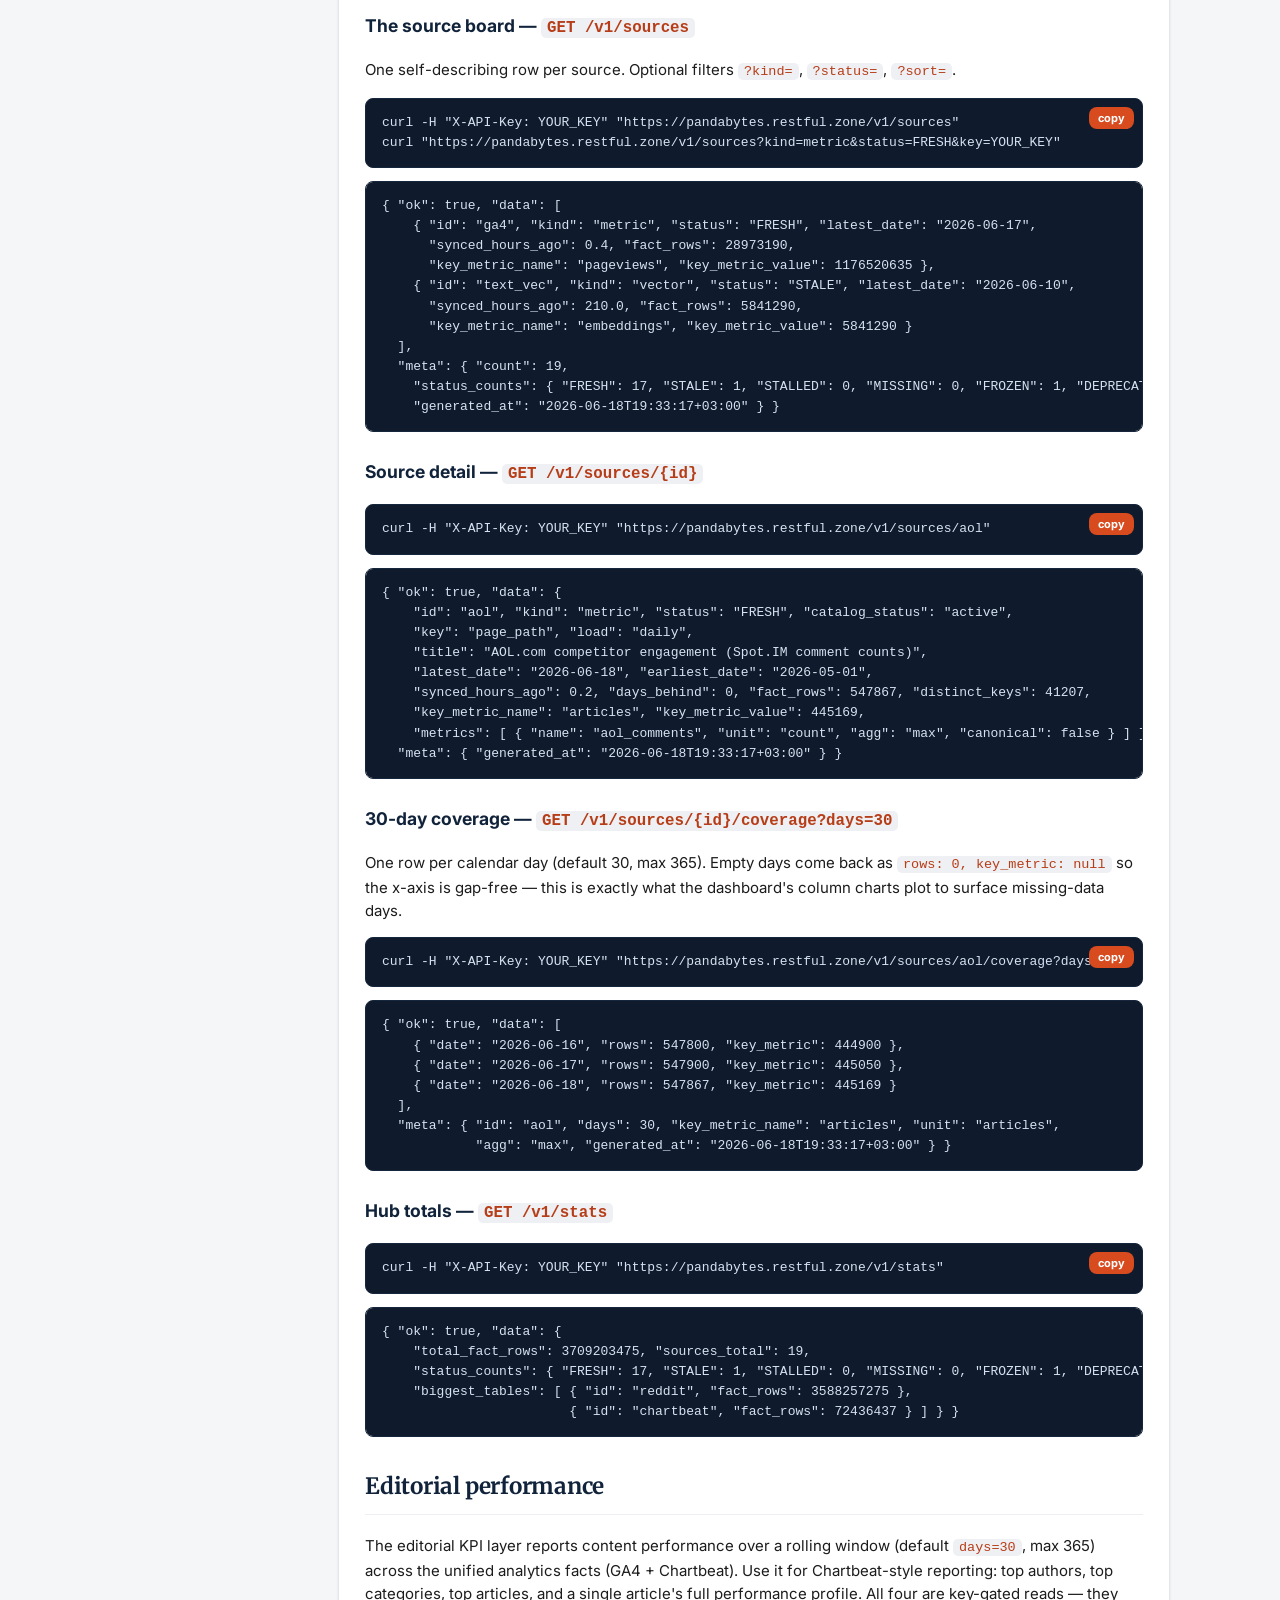
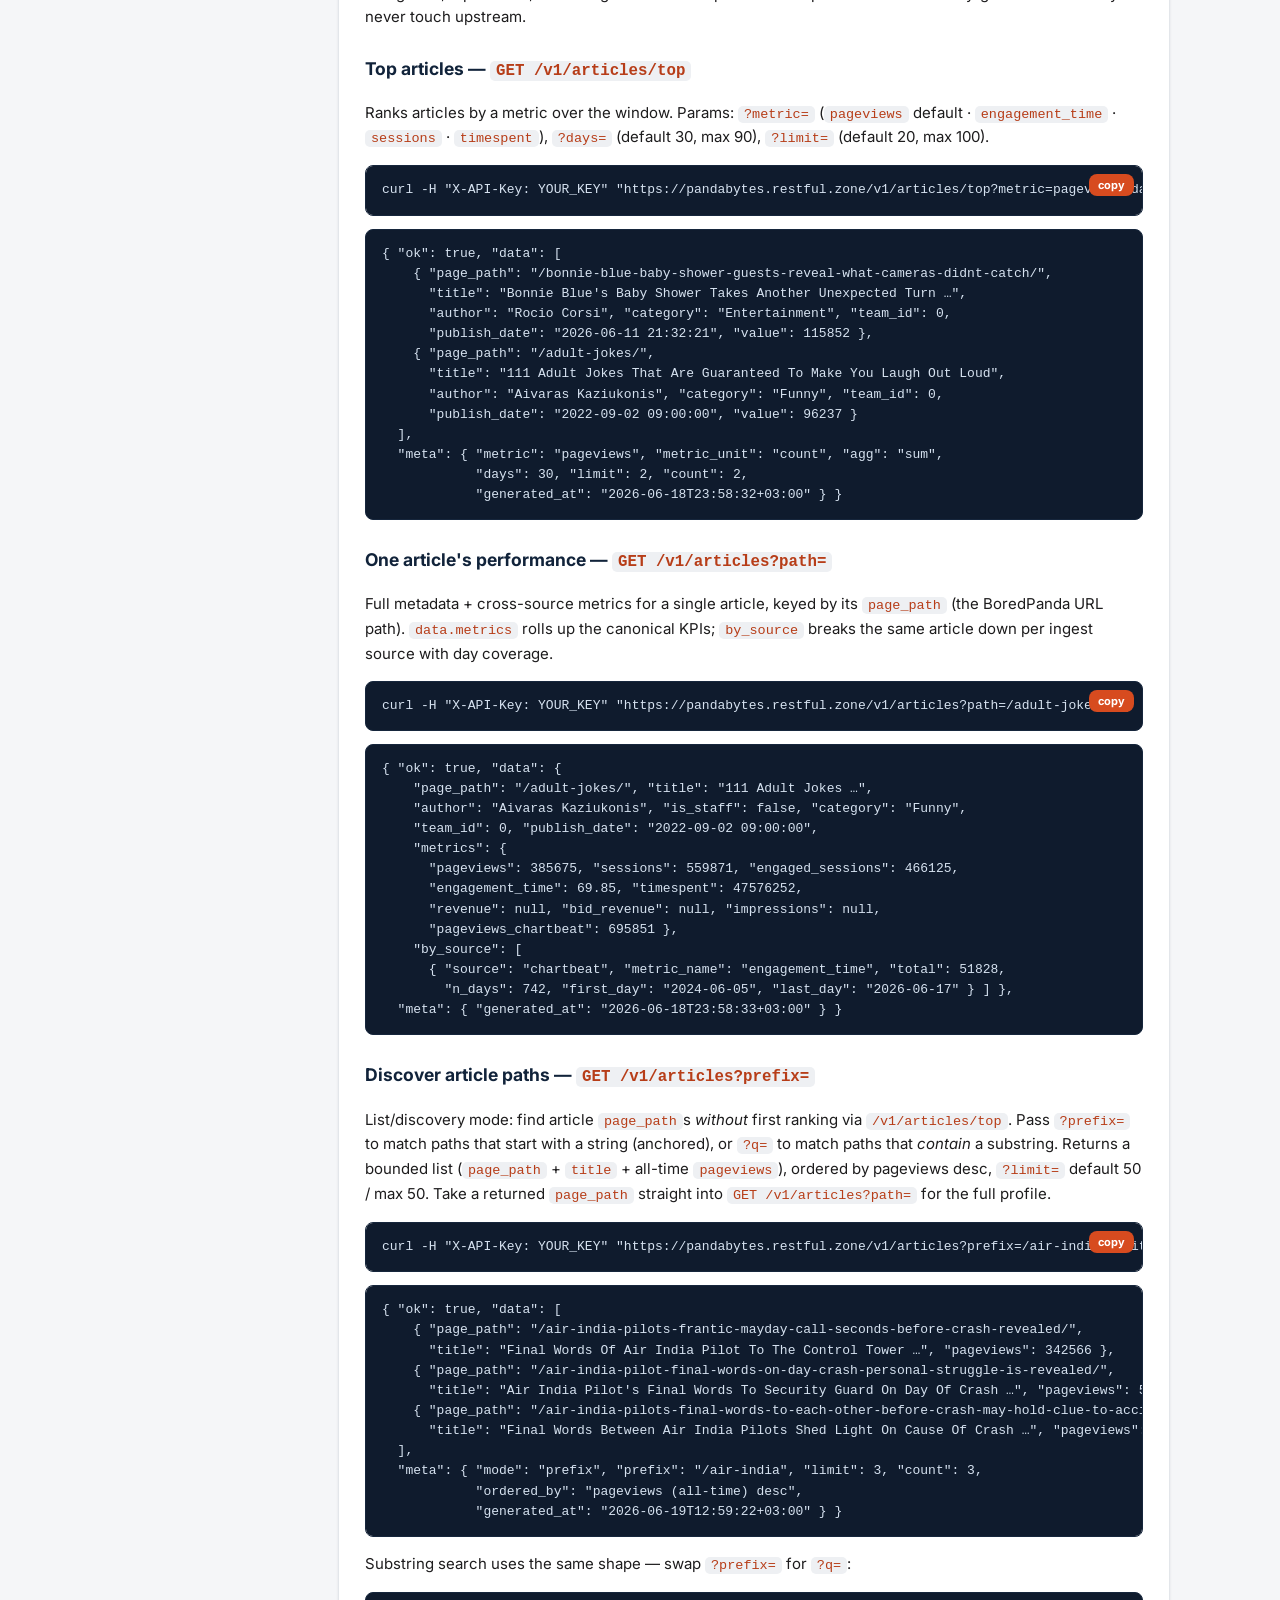
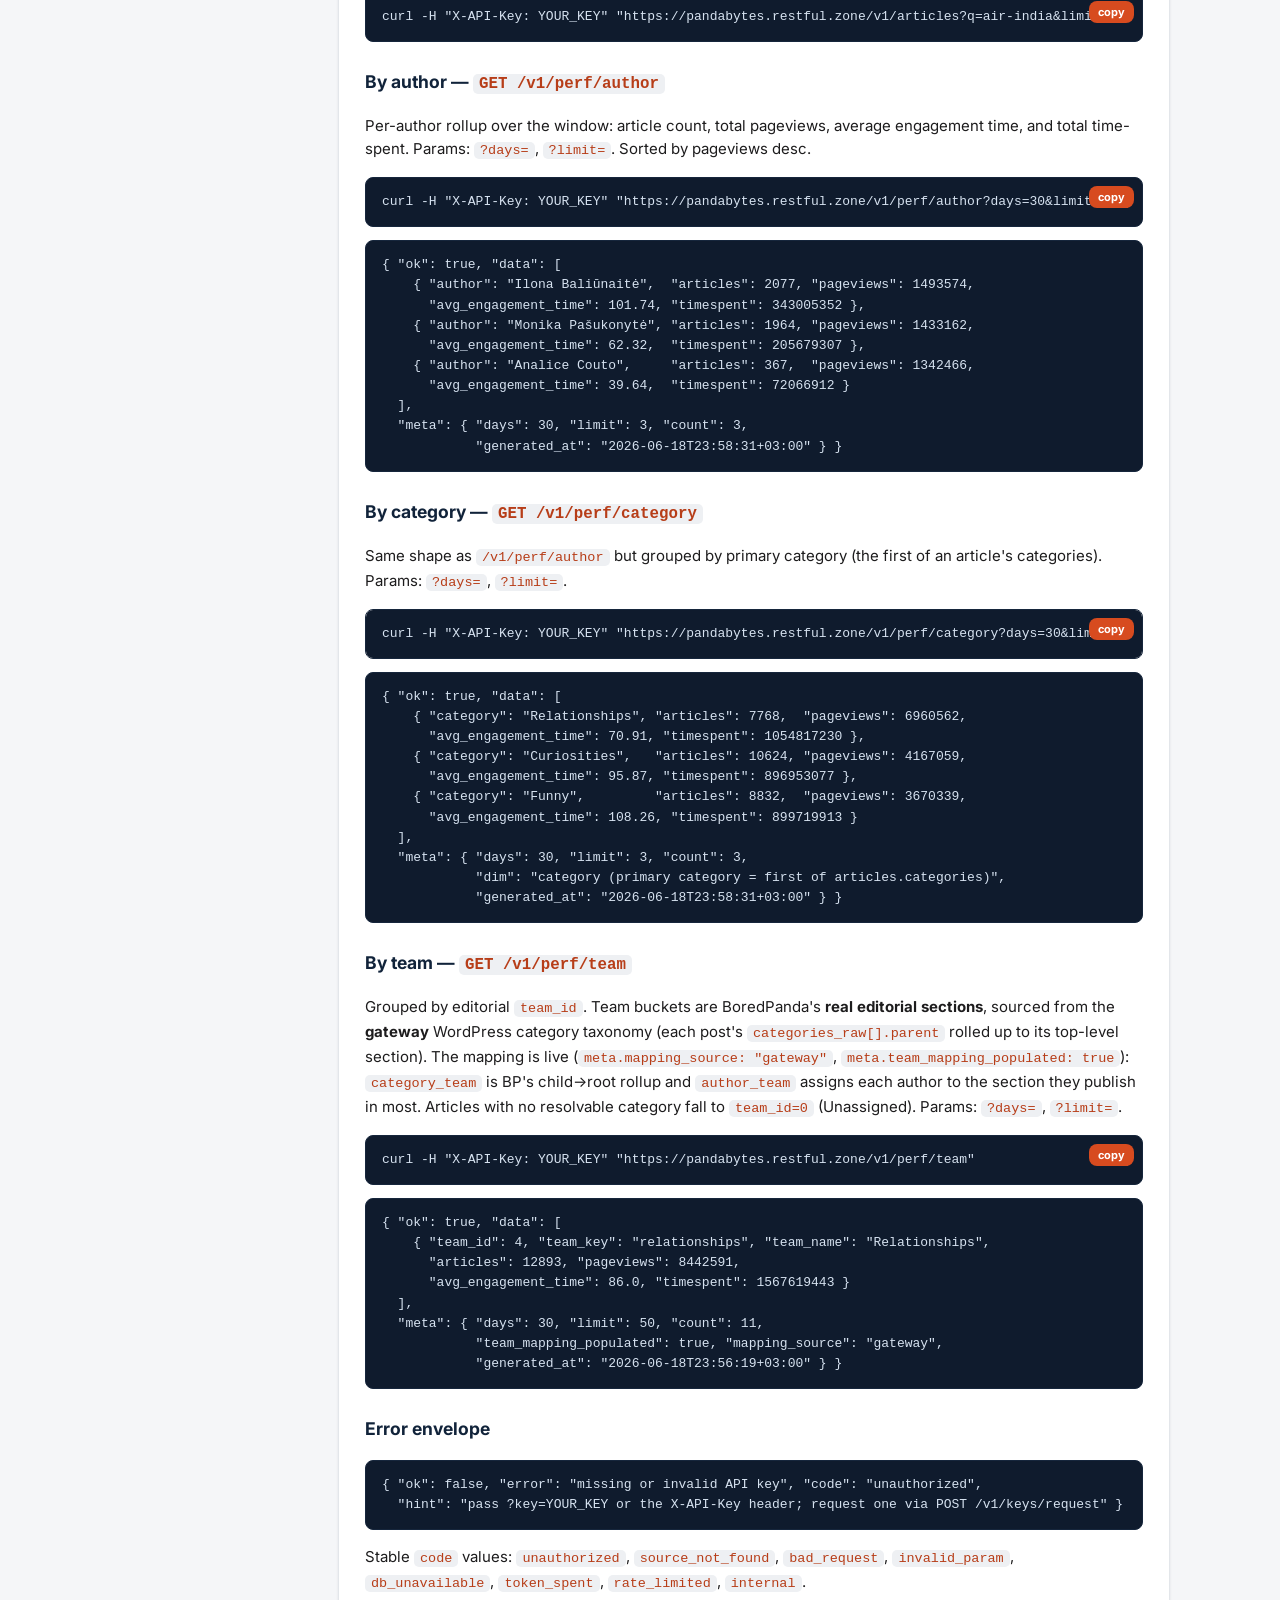
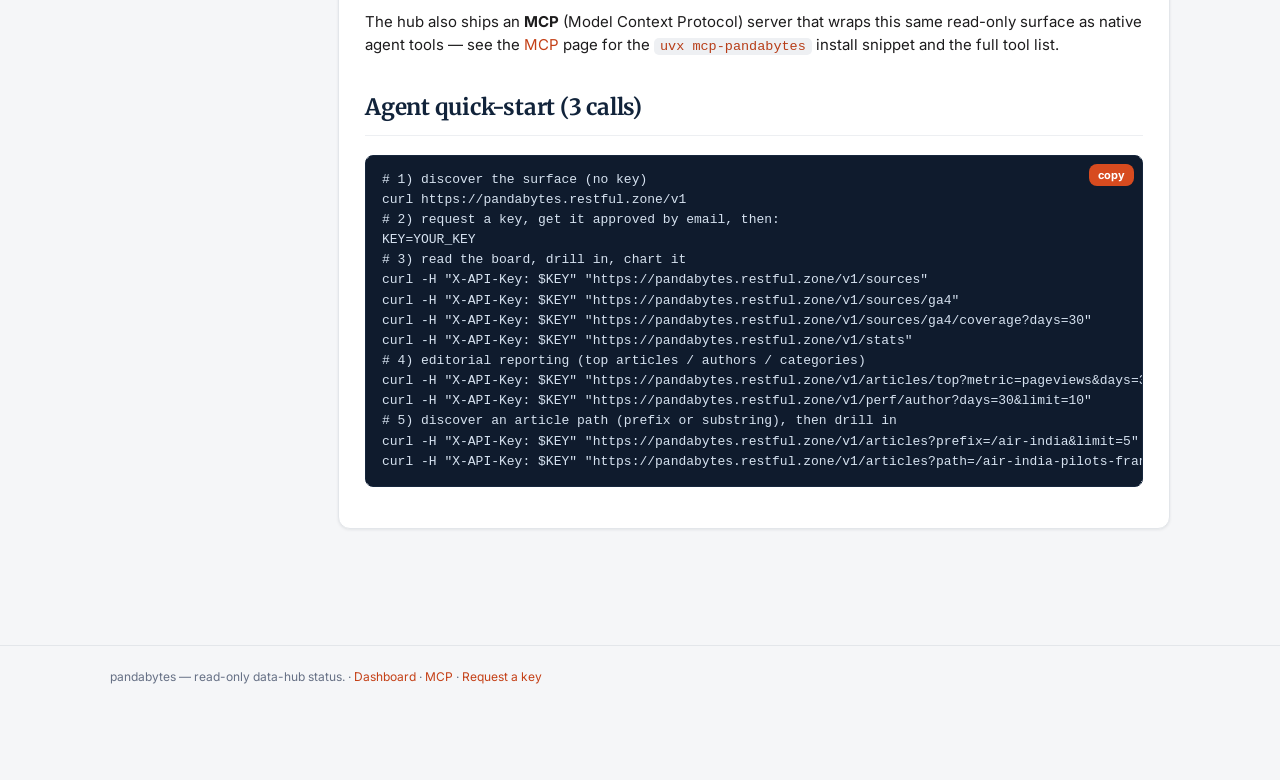
==== commit 46a4acdc: "Brand: add pandabytes logo (panda hugging server rack) to header + favicons - New asset set in asset" ====
--- a/docs.html
+++ b/docs.html
@@ -5,7 +5,10 @@
   <meta name="viewport" content="width=device-width, initial-scale=1">
   <title>pandabytes — docs &amp; REST API</title>
   <meta name="description" content="What pandabytes is, the source catalog, how to get an API key, and REST usage with curl + JSON examples. The MCP server install + tools live on the MCP page.">
-  <link rel="icon" href="data:image/svg+xml,%3Csvg xmlns='http://www.w3.org/2000/svg' viewBox='0 0 100 100'%3E%3Crect width='100' height='100' rx='22' fill='%23d74b1f'/%3E%3C/svg%3E">
+  <link rel="icon" href="/favicon.ico">
+  <link rel="icon" type="image/png" sizes="32x32" href="/assets/pb_logo_32.png">
+  <link rel="icon" type="image/png" sizes="16x16" href="/assets/pb_logo_16.png">
+  <link rel="apple-touch-icon" sizes="180x180" href="/assets/pb_logo_180.png">
   <link rel="preconnect" href="https://fonts.googleapis.com">
   <link rel="preconnect" href="https://fonts.gstatic.com" crossorigin>
   <link rel="stylesheet" href="https://fonts.googleapis.com/css2?family=Inter:wght@400;500;600;700;800&family=Merriweather:wght@700;900&display=swap">
@@ -14,7 +17,7 @@
 <body>
   <header class="site">
     <div class="wrap">
-      <div class="brand"><span class="dot"></span> pandabytes <small>status</small></div>
+      <div class="brand"><img class="brand-logo" src="/assets/pb_logo_32.png" alt="pandabytes" width="30" height="30"> pandabytes <small>status</small></div>
       <nav class="top">
         <a href="index.html">Dashboard</a>
         <a href="docs.html" class="active">Docs &amp; API</a>
--- a/assets/style.css
+++ b/assets/style.css
@@ -87,8 +87,12 @@
   align-items: center; gap: 16px; flex-wrap: wrap; }
 
 /* BoredPanda-style serif wordmark */
-.brand { display: flex; align-items: center; gap: 11px; font-weight: 700; font-size: 21px;
+.brand { display: flex; align-items: center; gap: 9px; font-weight: 700; font-size: 21px;
   font-family: var(--serif); color: var(--fg-strong); letter-spacing: -.01em; }
+/* Brand logo: flat minimalist panda + server rack, small icon left of the wordmark.
+   30px sits balanced against the 21px serif; rounded to echo the logo's own corner. */
+.brand-logo { width: 30px; height: 30px; flex: none; border-radius: 7px; display: block; }
+/* Legacy accent dot — retained but unused now the logo image fills the slot. */
 .brand .dot { width: 16px; height: 16px; border-radius: 5px;
   background: linear-gradient(150deg, var(--accent) 0%, var(--accent-deep) 100%);
   box-shadow: 0 1px 4px rgba(215, 75, 31, .4); flex: none; }
@@ -207,6 +211,12 @@
    chart is expected, not a gap. Teal (matches the derived/Chartbeat accent), sits next
    to the status badge; wraps under it on narrow facet rows. */
 .b-new { background: rgba(26,166,160,.14); color: #0f7d78; margin-top: 4px; }
+/* "planned" pill — a catalog-declared nascent build whose small headline is intentional,
+   not a stall. Calm slate tone (the FROZEN/blue-gray family) so it reads as a deliberate
+   "not fully live yet" state, distinct from green FRESH and from amber issues. Sits beside
+   the status badge; wraps under it on narrow rows. */
+.b-planned { background: rgba(91,119,149,.14); color: #455c73; margin-top: 4px;
+  text-transform: lowercase; letter-spacing: .02em; }
 .f-badge { display: flex; flex-wrap: wrap; gap: 4px 6px; align-items: flex-start; }
 .sw-FRESH { background: var(--fresh);} .sw-STALE{background:var(--stale);} .sw-STALLED{background:var(--stalled);}
 .sw-FROZEN{background:var(--frozen);} .sw-MISSING{background:var(--missing);} .sw-DEPRECATED{background:var(--deprecated);}
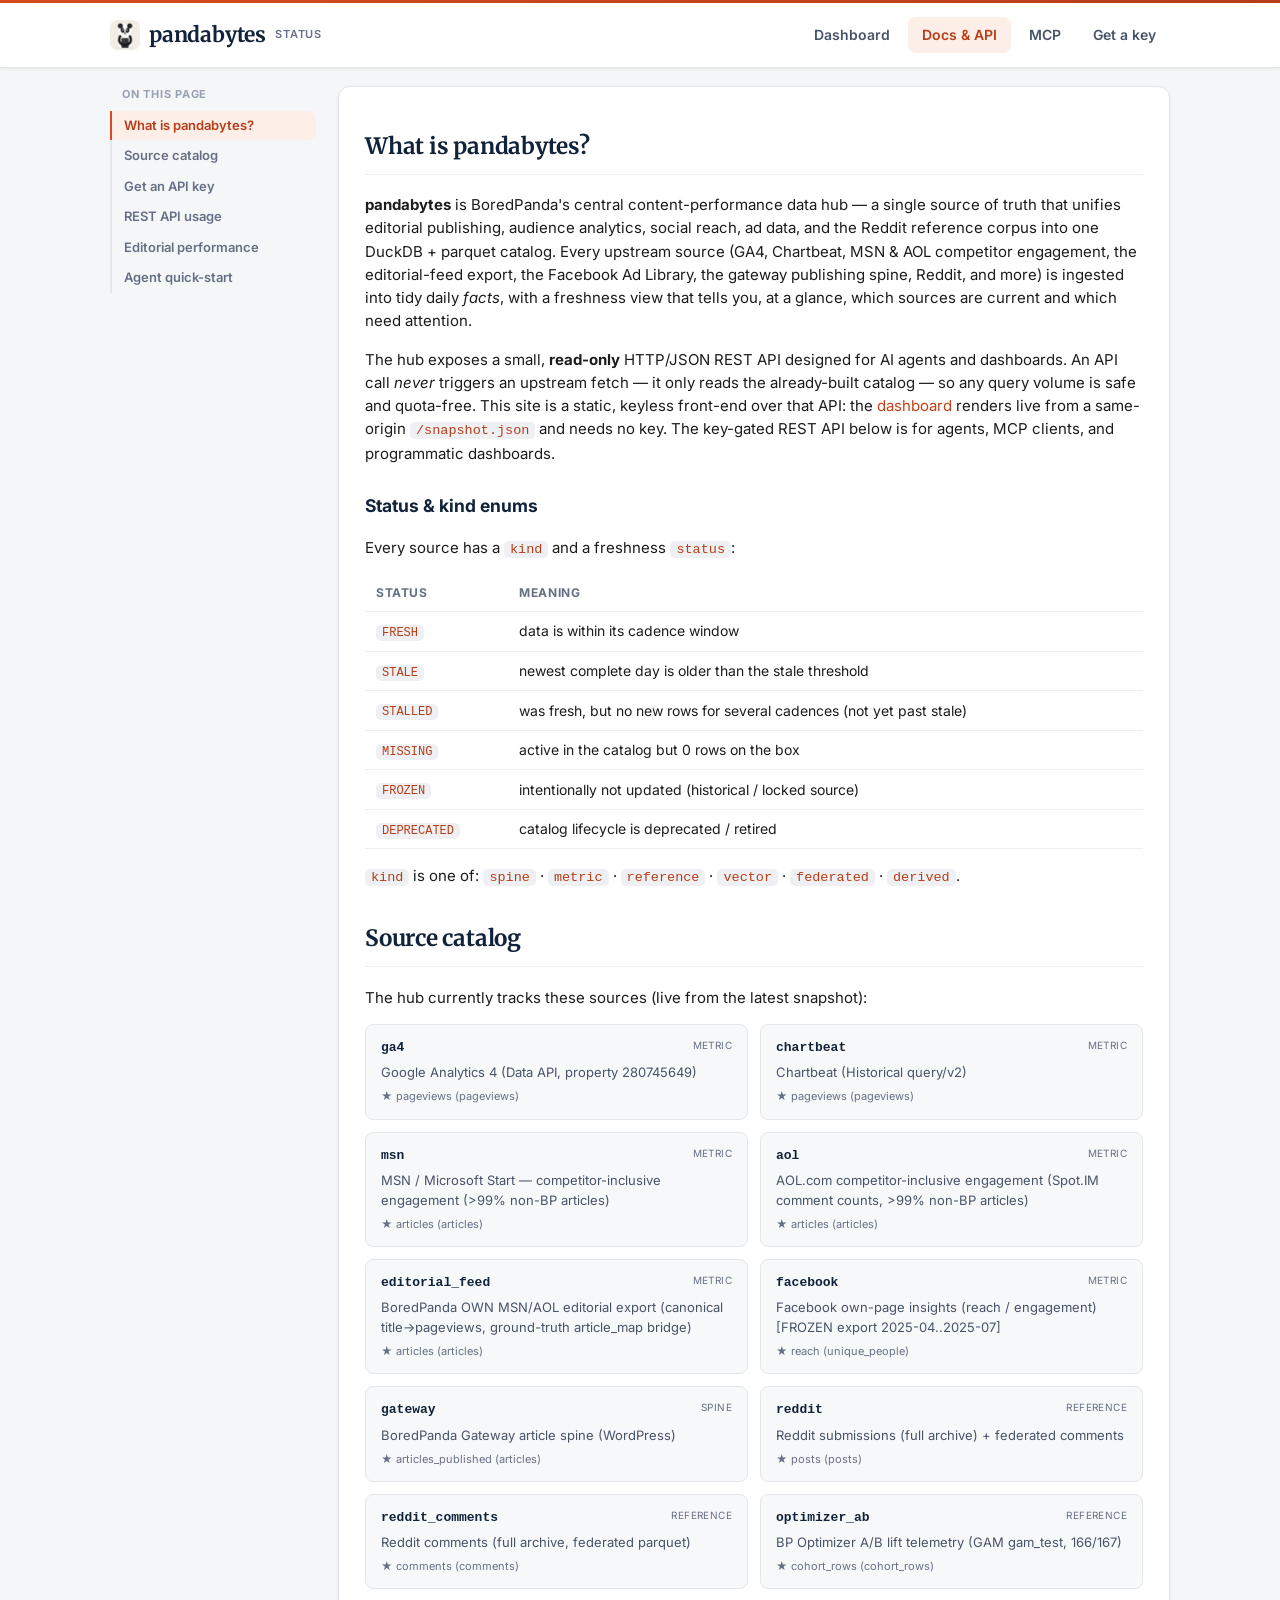
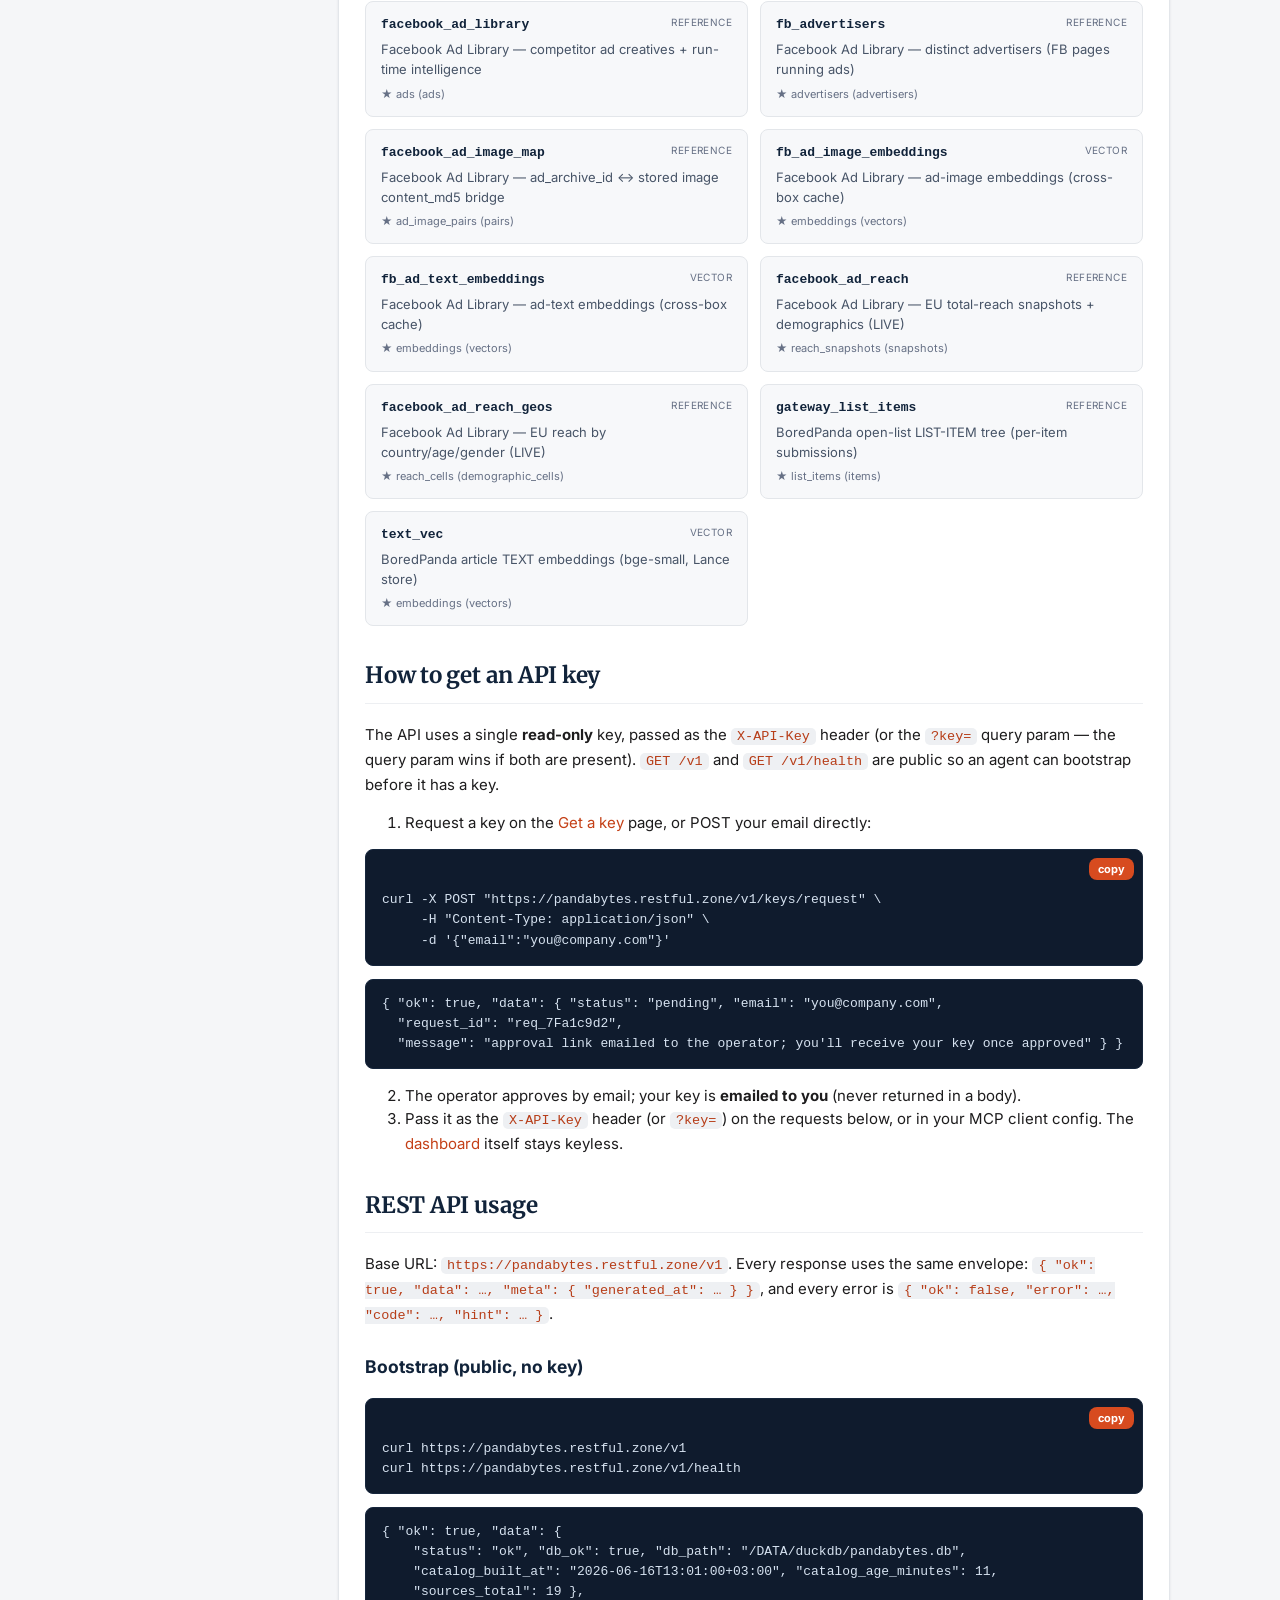
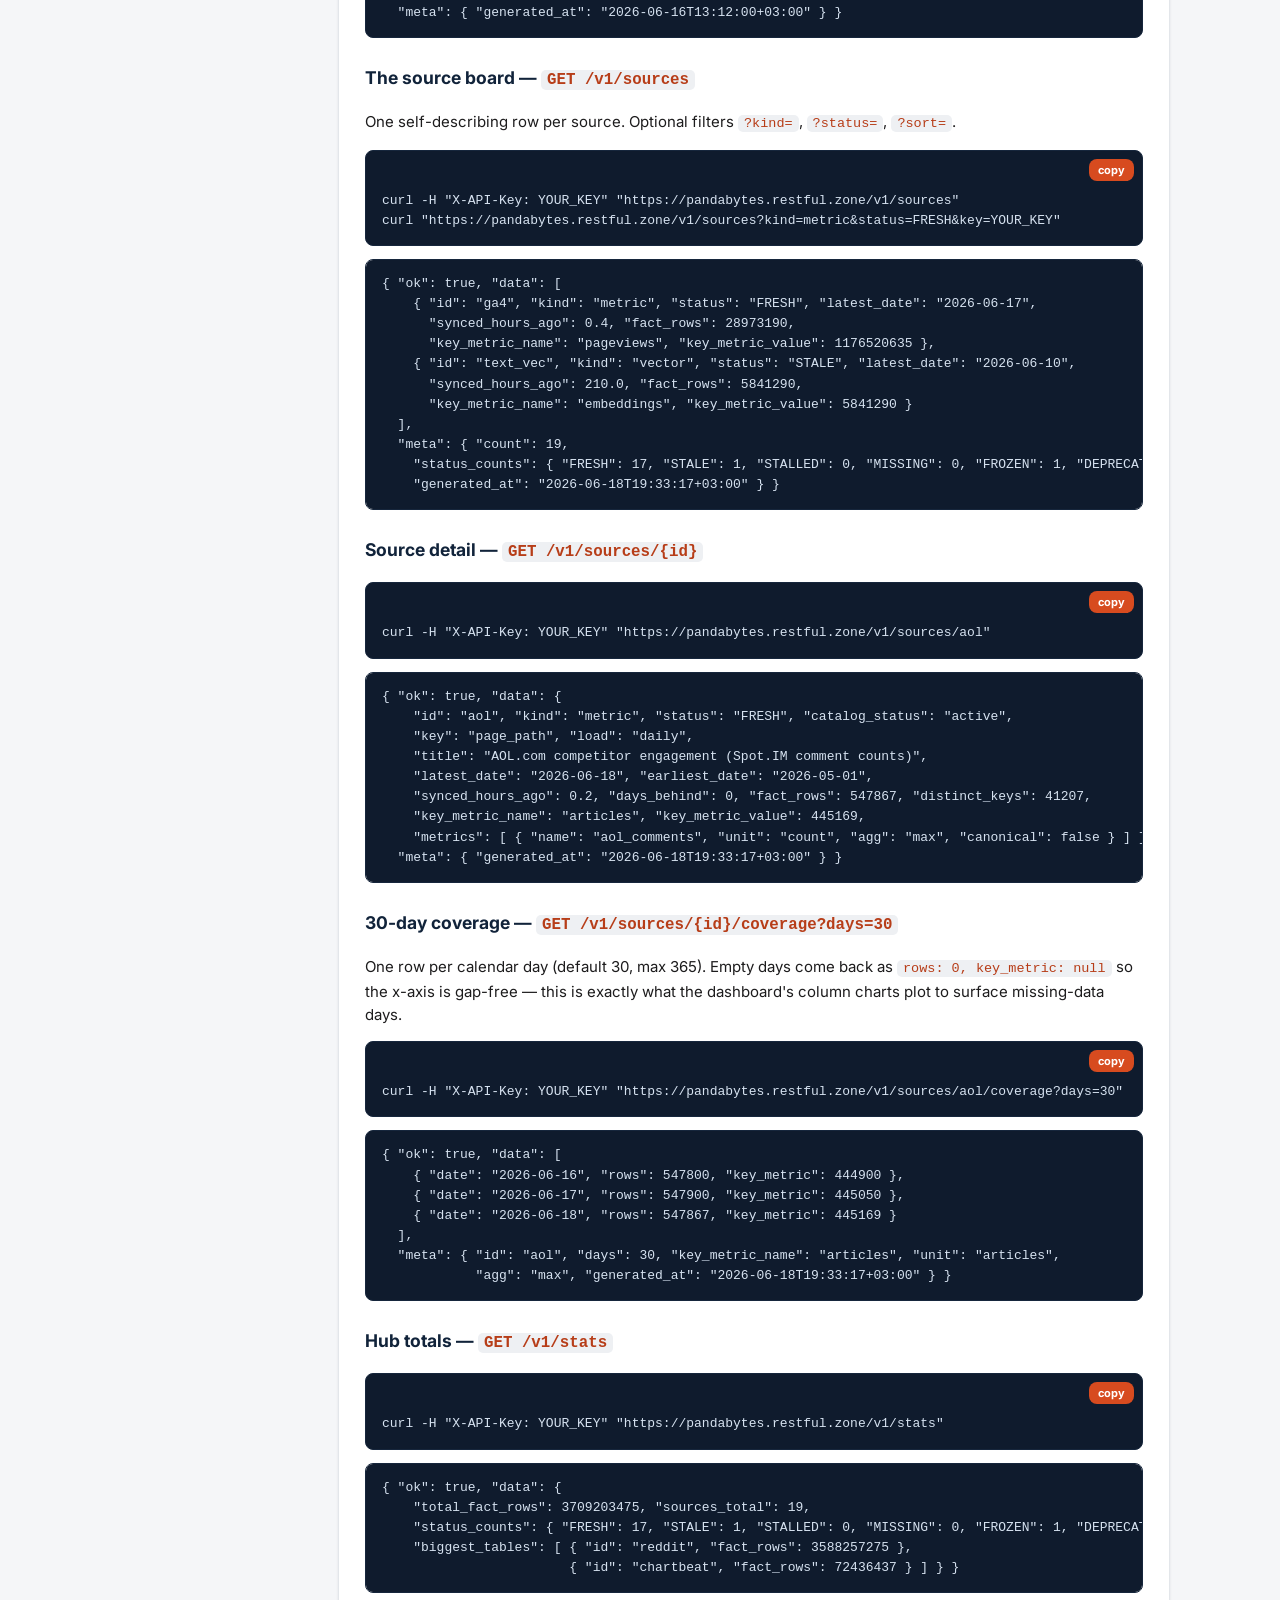
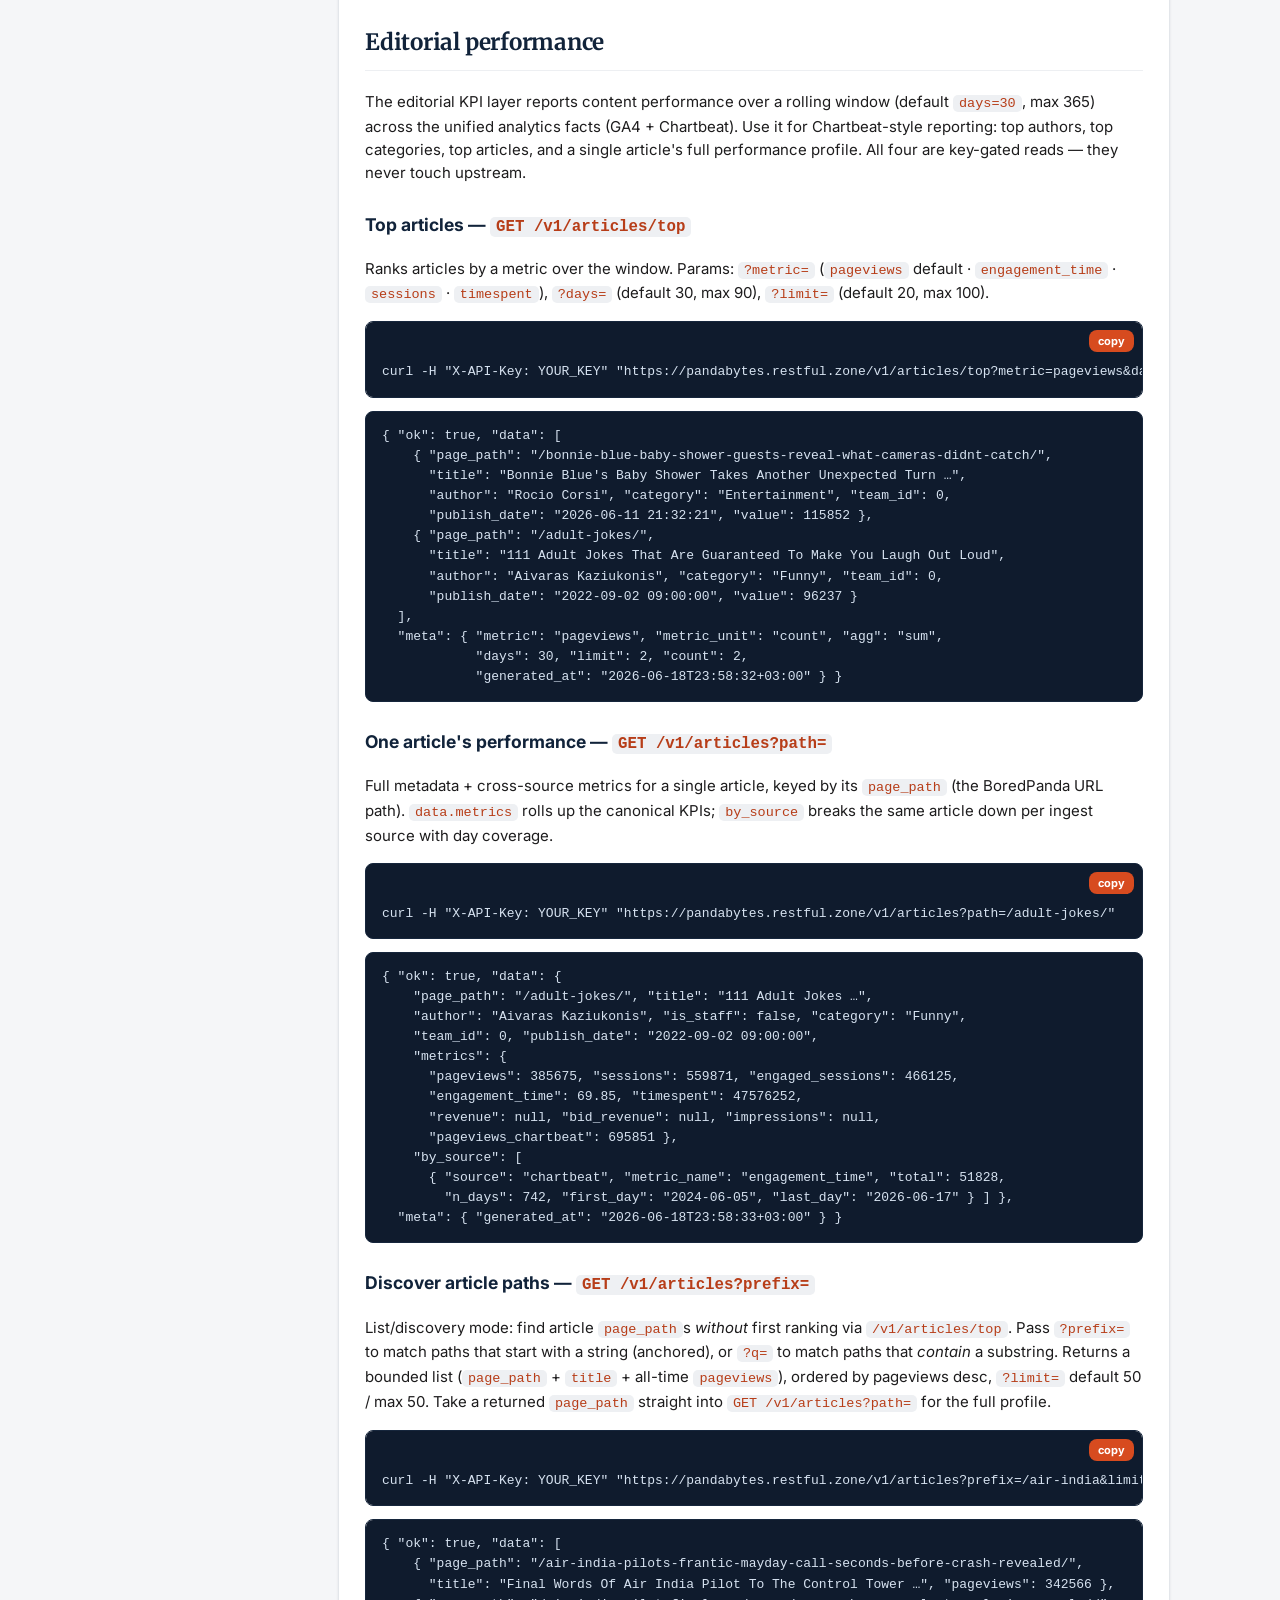
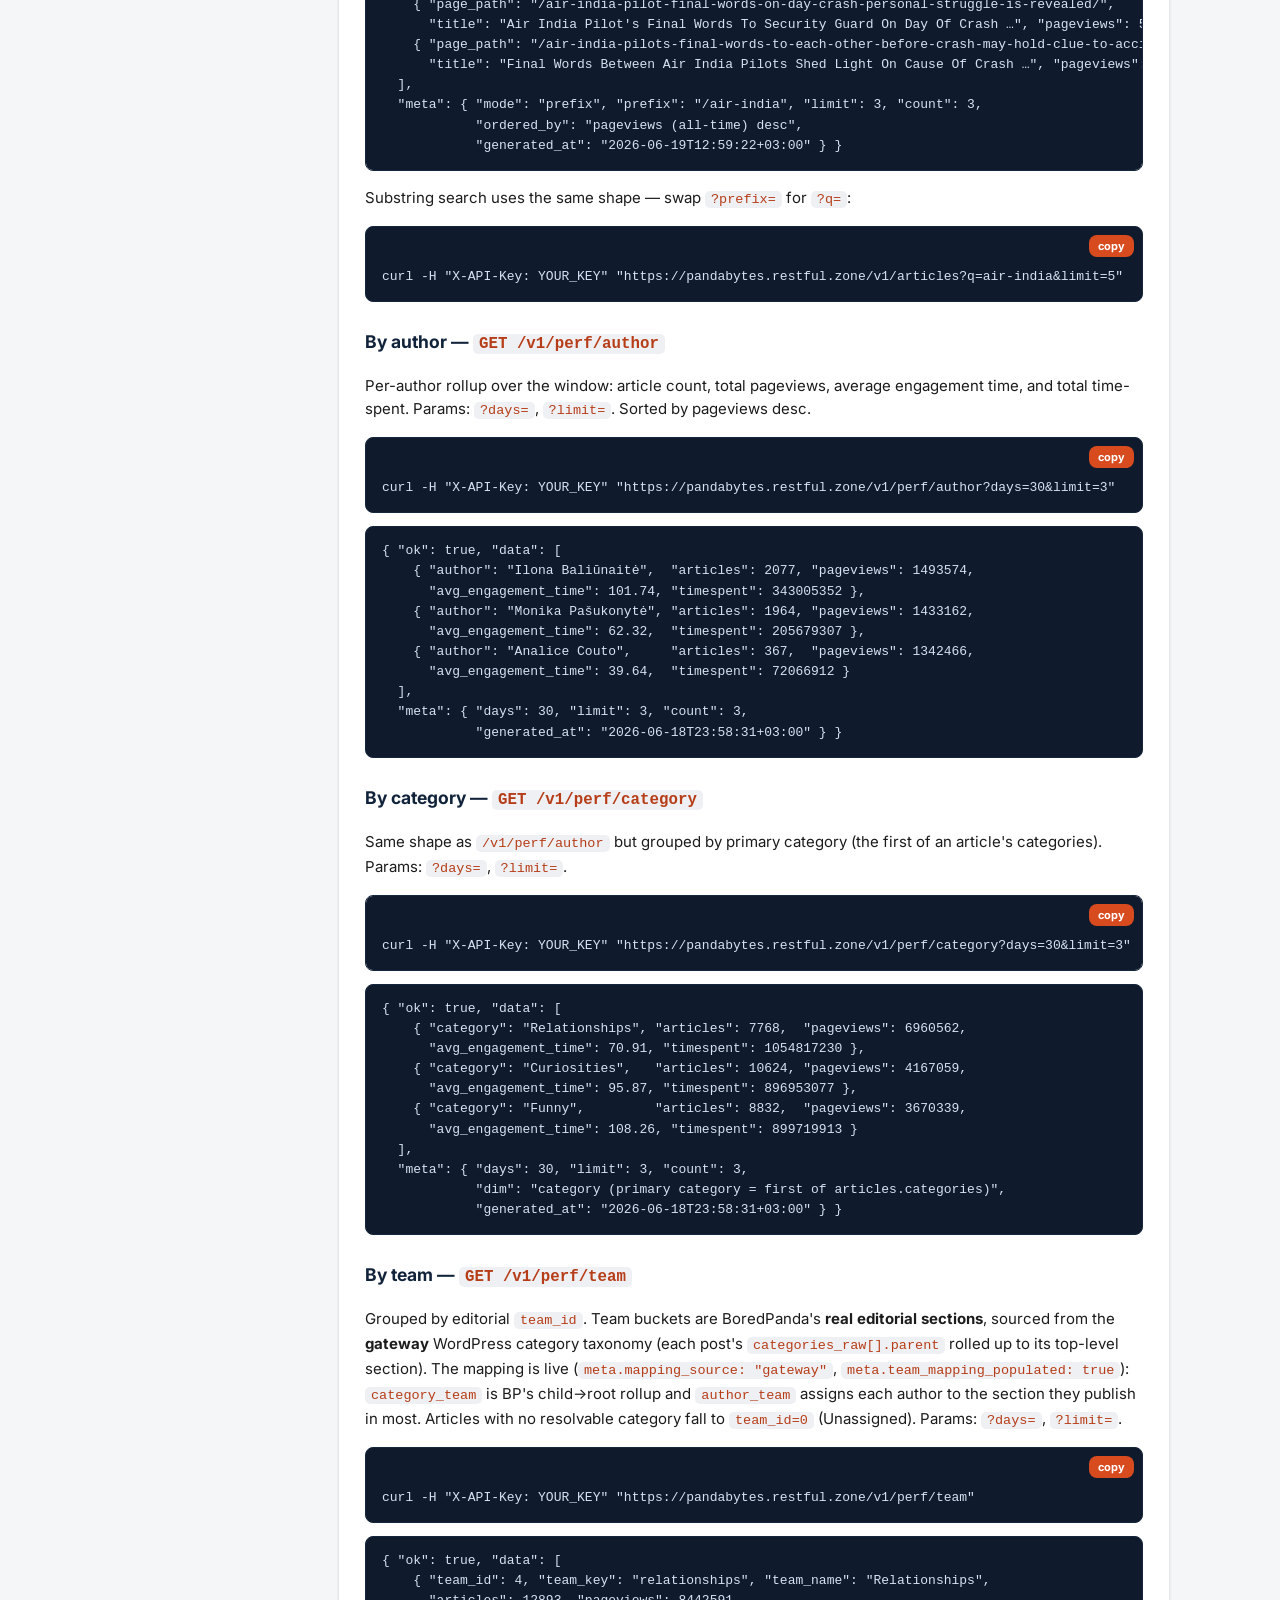
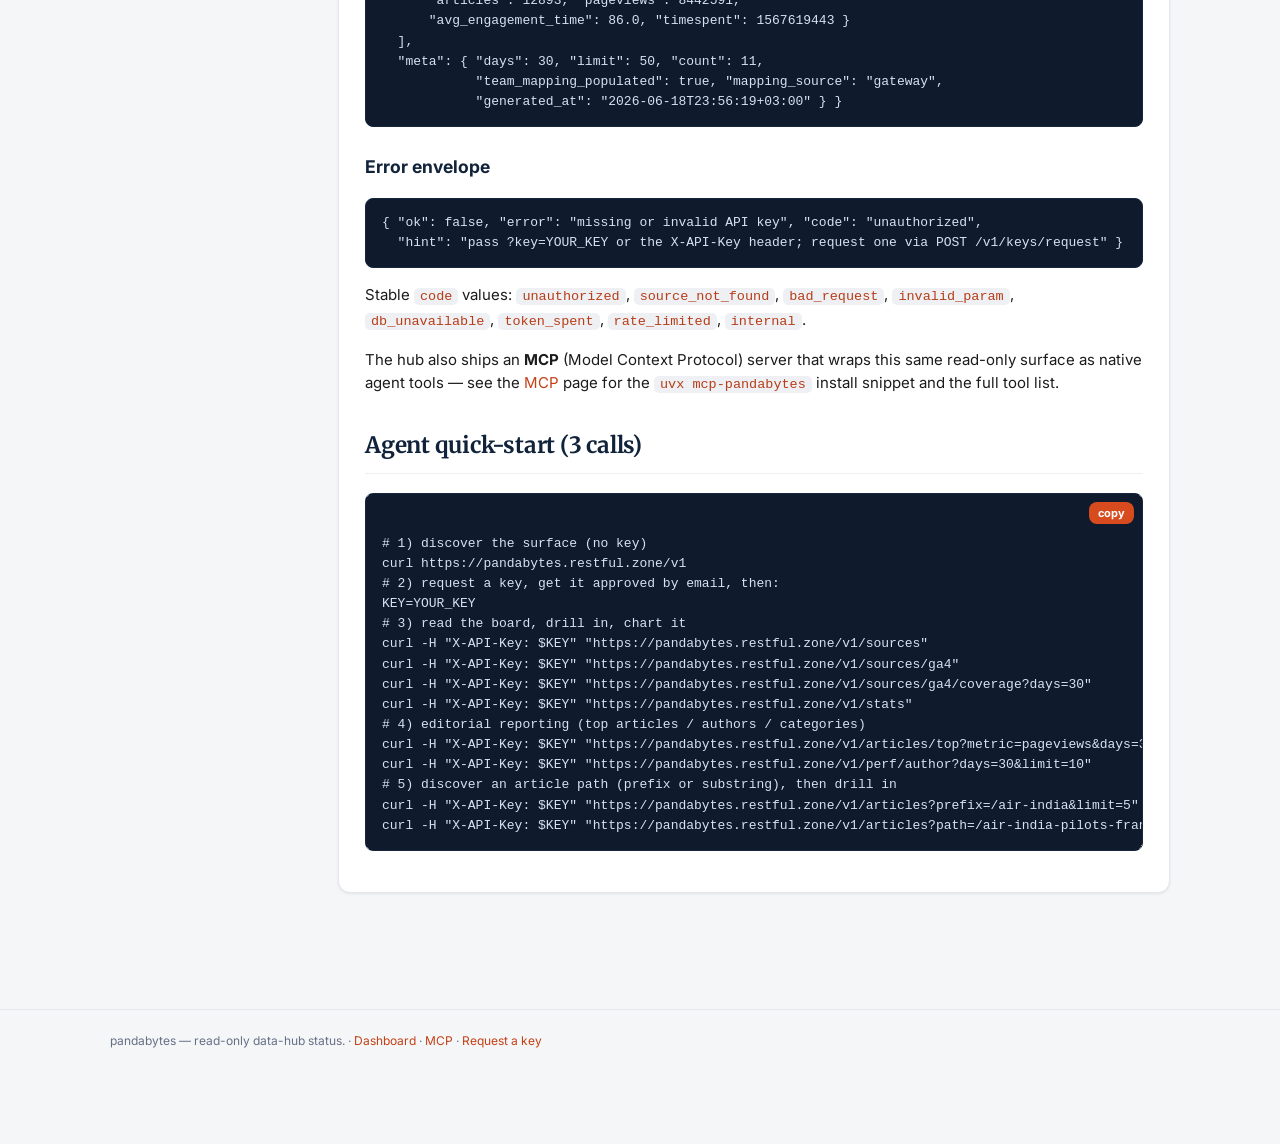
==== commit bd82cc6c: "deploy: sync live docroot 20260620-005343 (a11y/UX triage: h1 + curl copybtn + usage caption; pushed" ====
--- a/docs.html
+++ b/docs.html
@@ -27,6 +27,7 @@
     </div>
   </header>
 
+  <h1 class="sr-only">pandabytes — docs &amp; REST API</h1>
   <main class="wrap doc-layout">
     <!-- in-page section nav: sticky on desktop, a horizontal scroll-strip on mobile.
          Keyless, additive. Links jump to the H2 ids below; scroll-spy (app.js) marks
--- a/assets/style.css
+++ b/assets/style.css
@@ -53,6 +53,16 @@
 }
 
 * { box-sizing: border-box; }
+
+/* visually-hidden, still in the a11y tree + DOM order. Used for the per-page <h1>
+   (the visible page heading is the styled .section-title / .doc h2 below it) and any
+   other screen-reader-only label. Standard clip-rect technique. */
+.sr-only {
+  position: absolute !important; width: 1px; height: 1px;
+  padding: 0; margin: -1px; overflow: hidden; clip: rect(0, 0, 0, 0);
+  white-space: nowrap; border: 0;
+}
+
 html { -webkit-text-size-adjust: 100%; scroll-behavior: smooth; }
 @media (prefers-reduced-motion: reduce) { html { scroll-behavior: auto; } }
 body {
@@ -104,6 +114,33 @@
   font-weight: 600; font-size: 14px; transition: background .12s ease, color .12s ease; }
 nav.top a:hover { background: var(--surface-2); color: var(--fg); text-decoration: none; }
 nav.top a.active { background: var(--accent-soft); color: var(--accent-deep); }
+
+/* ---- hub "pulse" chip — calm, Chartbeat-style one-line summary of overall hub
+   health, derived from the same snapshot the board loads (no extra fetch). Sits in
+   the header next to the wordmark; each segment is a small status dot + count. A
+   deliberately-paused/frozen source counts as "paused", NOT an issue, so a green
+   board with one intentional pause reads as healthy. Quiet pill on the surface wash,
+   no border-shout — it's an at-a-glance status, not an alert. */
+.hub-pulse {
+  display: inline-flex; align-items: center; flex-wrap: wrap; gap: 4px 12px;
+  margin-left: 4px; padding: 5px 12px; border-radius: var(--radius-pill);
+  background: var(--surface-2); border: 1px solid var(--border-soft);
+  font-family: var(--sans); font-size: 12px; font-weight: 600; color: var(--fg-dim);
+  line-height: 1.1; }
+.hub-pulse.is-loading { opacity: .55; }
+/* overall verdict word ("All fresh" / "Attention") leads the chip */
+.hub-pulse .pulse-verdict { font-weight: 800; color: var(--fg-strong);
+  letter-spacing: -.01em; }
+.hub-pulse.attn .pulse-verdict { color: #a35d12; }       /* deeper amber when an issue exists */
+.hub-pulse .pulse-seg { display: inline-flex; align-items: center; gap: 5px;
+  white-space: nowrap; }
+.hub-pulse .pulse-dot { width: 8px; height: 8px; border-radius: 50%; flex: none; }
+.hub-pulse .pulse-n { font-weight: 800; color: var(--fg); }
+.hub-pulse .pulse-sep { color: var(--fg-quiet); }
+.pd-fresh   { background: var(--fresh); }
+.pd-issue   { background: var(--stale); }                 /* amber for STALE/STALLED/MISSING */
+.pd-paused  { background: var(--frozen); }                /* slate for deliberate pause/frozen */
+.pd-derived { background: var(--teal); }                  /* derived/pending sources */
 
 /* ---- key bar ---- */
 .keybar {
@@ -217,6 +254,13 @@
    the status badge; wraps under it on narrow rows. */
 .b-planned { background: rgba(91,119,149,.14); color: #455c73; margin-top: 4px;
   text-transform: lowercase; letter-spacing: .02em; }
+/* "PAUSED" badge — a DELIBERATE pause (the source's own prose says PAUSED, or it's a
+   FROZEN/intentionally-not-updated source). Amber-slate so it reads as a calm,
+   on-purpose hold — clearly distinct from a green FRESH source AND from a broken
+   amber STALLED/STALE. Replaces the raw status badge for paused sources so a chosen
+   pause never masquerades as a stall. */
+.b-PAUSED { background: rgba(240,166,60,.18); color: #9a5a08; }
+.b-PAUSED .swatch { background: var(--frozen); }
 .f-badge { display: flex; flex-wrap: wrap; gap: 4px 6px; align-items: flex-start; }
 .sw-FRESH { background: var(--fresh);} .sw-STALE{background:var(--stale);} .sw-STALLED{background:var(--stalled);}
 .sw-FROZEN{background:var(--frozen);} .sw-MISSING{background:var(--missing);} .sw-DEPRECATED{background:var(--deprecated);}
@@ -396,7 +440,13 @@
 pre code { color: #d6e2f0; }
 code:not(pre code) { background: var(--surface-3); padding: 1px 6px; border-radius: 5px; font-size: .9em;
   color: var(--accent-deep); }
-.copybtn { position: absolute; top: 8px; right: 8px; font-size: 11px; padding: 4px 9px; }
+/* The "copy" button floats top-right of its <pre>. Reserve a top gutter on any code
+   block that has one so the command starts BELOW the button instead of running under
+   it (the old top:8/text-at-16 overlap clipped the command's right side at both 1440
+   and 390 widths). :has() reserves the gutter only where a button exists; a plain
+   fallback keeps the button clear of the text on engines without :has(). */
+pre:has(> .copybtn) { padding-top: 40px; }
+.copybtn { position: absolute; top: 8px; right: 8px; font-size: 11px; padding: 4px 9px; z-index: 2; }
 .catalog-grid { display: grid; grid-template-columns: repeat(auto-fill, minmax(280px,1fr)); gap: 12px; margin: 14px 0; }
 .catalog-card { background: var(--surface-2); border: 1px solid var(--border); border-radius: var(--radius-sm); padding: 13px 15px; }
 .catalog-card .cid { font-weight: 700; font-family: var(--mono); font-size: 13px; color: var(--fg-strong); }
@@ -422,8 +472,27 @@
   border-radius: var(--radius); padding: 11px 15px; font-size: 13px; margin: 14px 0; }
 .banner.err { background: rgba(224,30,90,.08); border-color: #f5b9cb; color: #c2174c; }
 
+/* board-level degraded-snapshot warning banner (board_error set in snapshot.json).
+   Thin amber strip at the top of the board — calm informational, not alarming. */
+.board-err-banner {
+  background: rgba(236,178,46,.13);
+  border: 1px solid rgba(236,178,46,.45);
+  color: #7a5800;
+  border-radius: var(--radius-sm);
+  padding: 9px 14px;
+  font-size: 12.5px;
+  font-weight: 600;
+  margin-bottom: 10px;
+  line-height: 1.4;
+}
+
 footer.site { border-top: 1px solid var(--border); color: var(--fg-faint); font-size: 12px;
   padding: 22px 0; margin-top: 44px; }
+/* footer links get a small inline tap-padding on touch so the ~14px-tall links are
+   comfortably tappable on mobile without changing the desktop layout. */
+@media (hover: none) {
+  footer.site a { display: inline-block; padding: 6px 2px; }
+}
 .loading { color: var(--fg-faint); padding: 30px; text-align: center; }
 .src-err { font-size: 11px; color: var(--missing); }
 .tip { font-size: 11px; color: var(--fg-faint); }
@@ -444,5 +513,77 @@
   .g-head { flex-wrap: wrap; }
   nav.top { width: 100%; margin-left: 0; }
   .brand { width: 100%; }
+  /* pulse chip drops to its own full-width line under the wordmark on mobile,
+     so the header never overflows; it wraps internally if segments are many. */
+  .hub-pulse { width: 100%; margin-left: 0; order: 3; box-sizing: border-box; }
   .detail .chart-meta { gap: 10px; }
 }
+
+/* ---- Usage panel ---- */
+.usage-panel {
+  background: var(--surface); border: 1px solid var(--border);
+  border-radius: var(--radius); box-shadow: var(--shadow);
+  overflow: hidden;
+}
+.usage-channels {
+  display: grid;
+  grid-template-columns: repeat(auto-fit, minmax(180px, 1fr));
+  gap: 0;
+}
+.usage-channel {
+  padding: 18px 22px; border-right: 1px solid var(--border-soft);
+}
+.usage-channel:last-child { border-right: none; }
+.usage-ch-label {
+  font-size: 11px; text-transform: uppercase; letter-spacing: .06em;
+  font-weight: 700; color: var(--fg-faint); margin-bottom: 6px;
+}
+.usage-ch-today {
+  font-size: 28px; font-weight: 800; letter-spacing: -.03em;
+  color: var(--fg-strong); font-variant-numeric: tabular-nums; line-height: 1;
+}
+.usage-ch-7d {
+  font-size: 12px; color: var(--fg-dim); margin-top: 4px; font-variant-numeric: tabular-nums;
+}
+.usage-ch-tag {
+  display: inline-block; margin-top: 6px; font-size: 10px; font-weight: 700;
+  padding: 2px 8px; border-radius: var(--radius-pill);
+  background: var(--teal-soft); color: #0f7d78; letter-spacing: .03em;
+}
+.usage-ch-tag.tag-api  { background: var(--accent-soft); color: var(--accent-deep); }
+.usage-ch-tag.tag-mcp  { background: rgba(54,197,240,.14); color: #1070a0; }
+.usage-footer {
+  display: flex; align-items: center; gap: 16px; flex-wrap: wrap;
+  padding: 12px 22px; border-top: 1px solid var(--border-soft);
+  background: var(--surface-2);
+}
+.usage-users {
+  font-size: 13px; color: var(--fg-dim); font-weight: 500;
+}
+.usage-users b { color: var(--fg-strong); font-weight: 800; }
+.usage-note {
+  font-size: 11px; color: var(--fg-quiet); margin-left: auto;
+}
+.usage-spark-wrap {
+  width: 100%; padding: 0 22px 14px; border-top: 1px solid var(--border-soft);
+}
+.usage-spark-title {
+  font-size: 11px; font-weight: 700; color: var(--fg-faint); text-transform: uppercase;
+  letter-spacing: .05em; margin: 12px 0 6px;
+  display: flex; align-items: baseline; flex-wrap: wrap; gap: 4px 8px;
+}
+/* nascent-series caption beside the "Daily volume" title — usage tracking just began,
+   so the short series is expected. Teal (the Chartbeat/derived accent, matches the
+   board's "tracking just started" affordance), normal-case + lighter weight so it reads
+   as a calm note rather than part of the uppercase label. */
+.usage-spark-cap {
+  font-size: 10.5px; font-weight: 600; color: #0f7d78;
+  text-transform: none; letter-spacing: 0;
+}
+.usage-spark-wrap svg.spark { display: block; width: 100%; height: 36px; }
+@media (max-width: 600px) {
+  .usage-channels { grid-template-columns: 1fr 1fr; }
+  .usage-channel { border-right: none; border-bottom: 1px solid var(--border-soft); }
+  .usage-channel:nth-child(odd) { border-right: 1px solid var(--border-soft); }
+  .usage-channel:last-child { border-bottom: none; }
+}
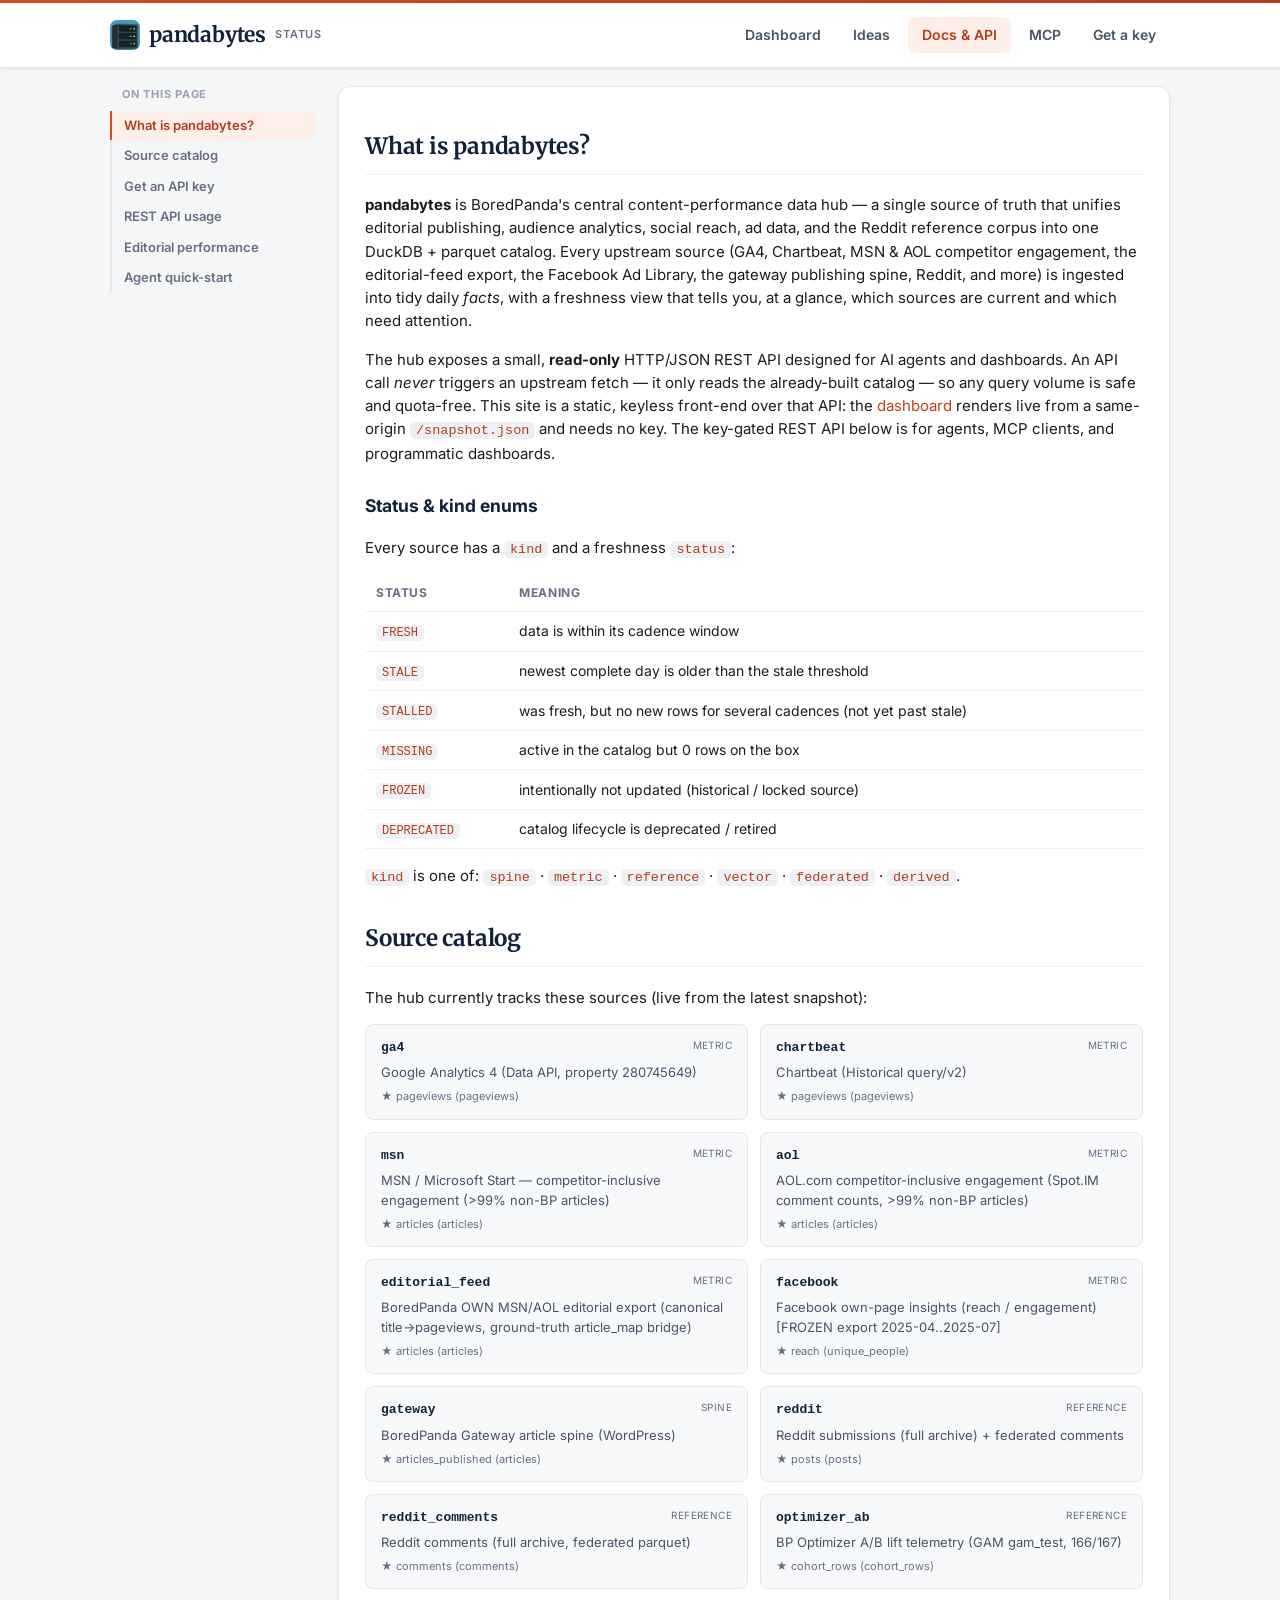
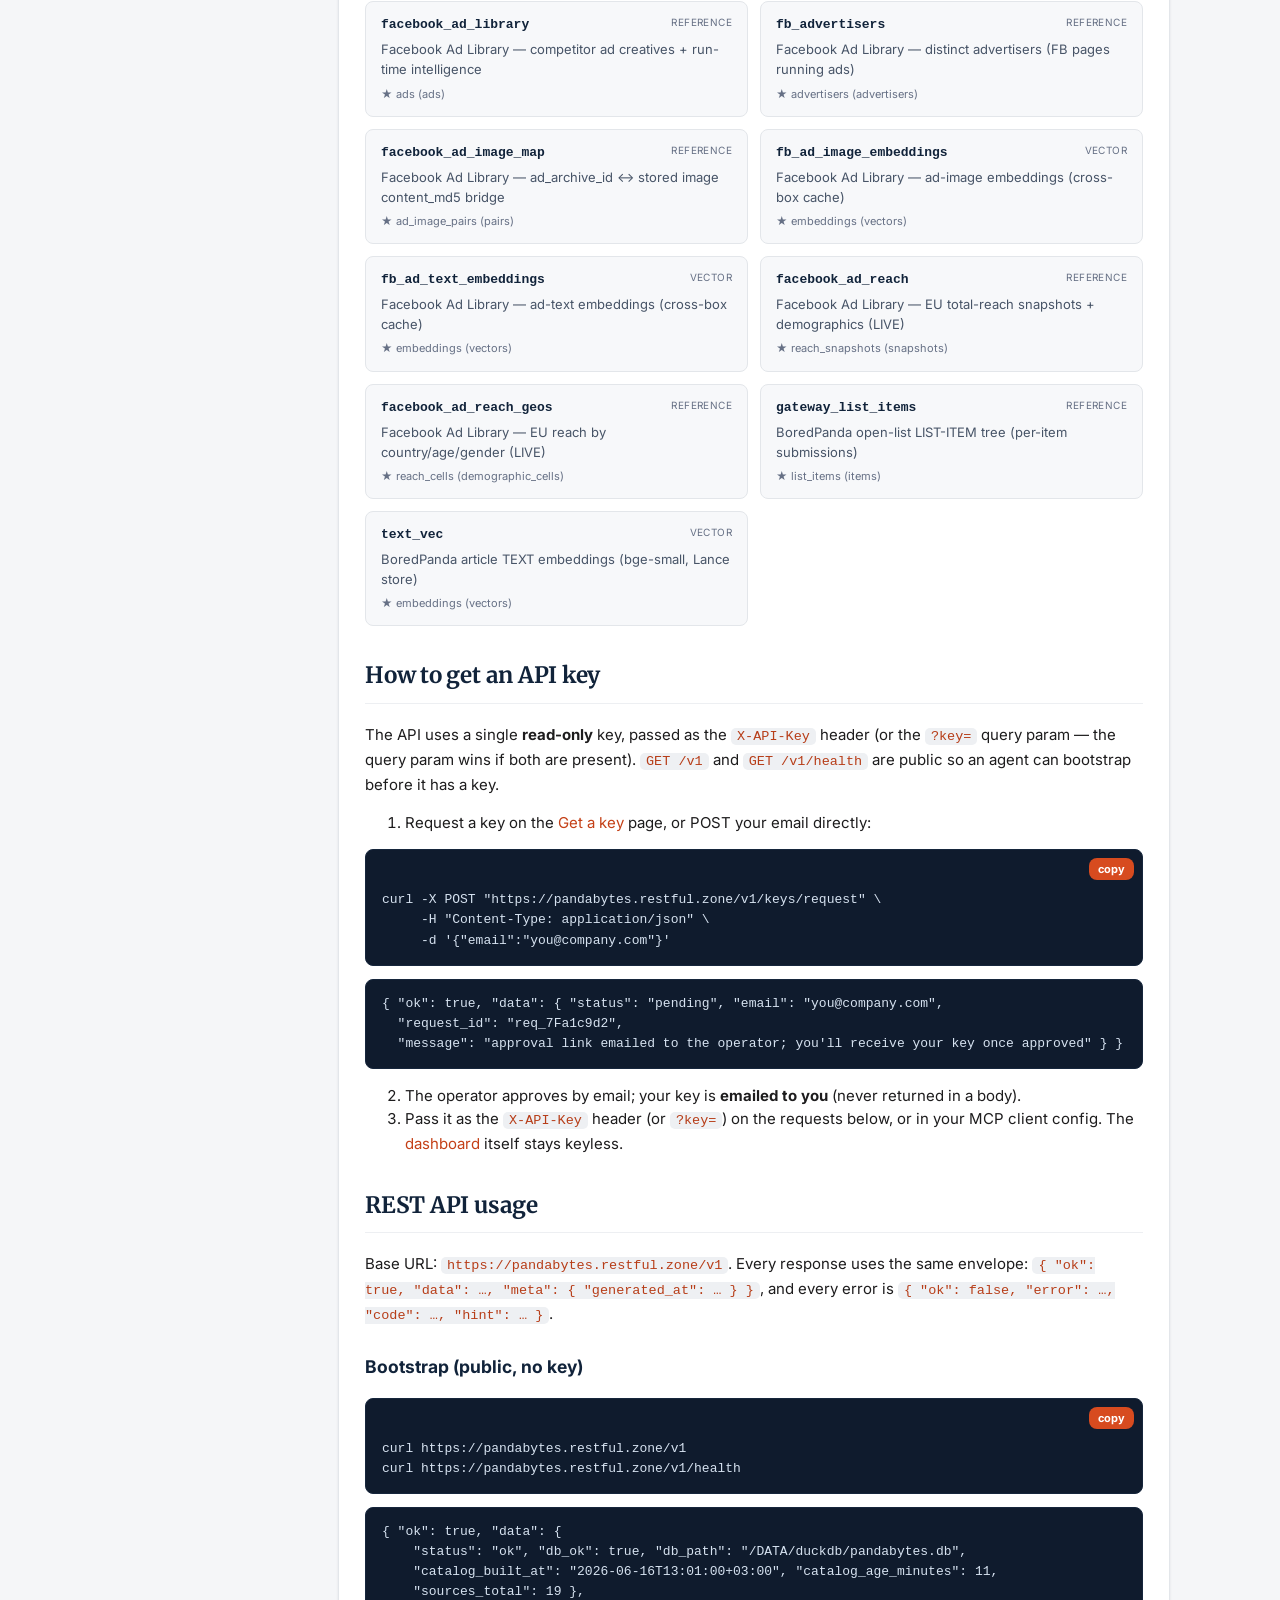
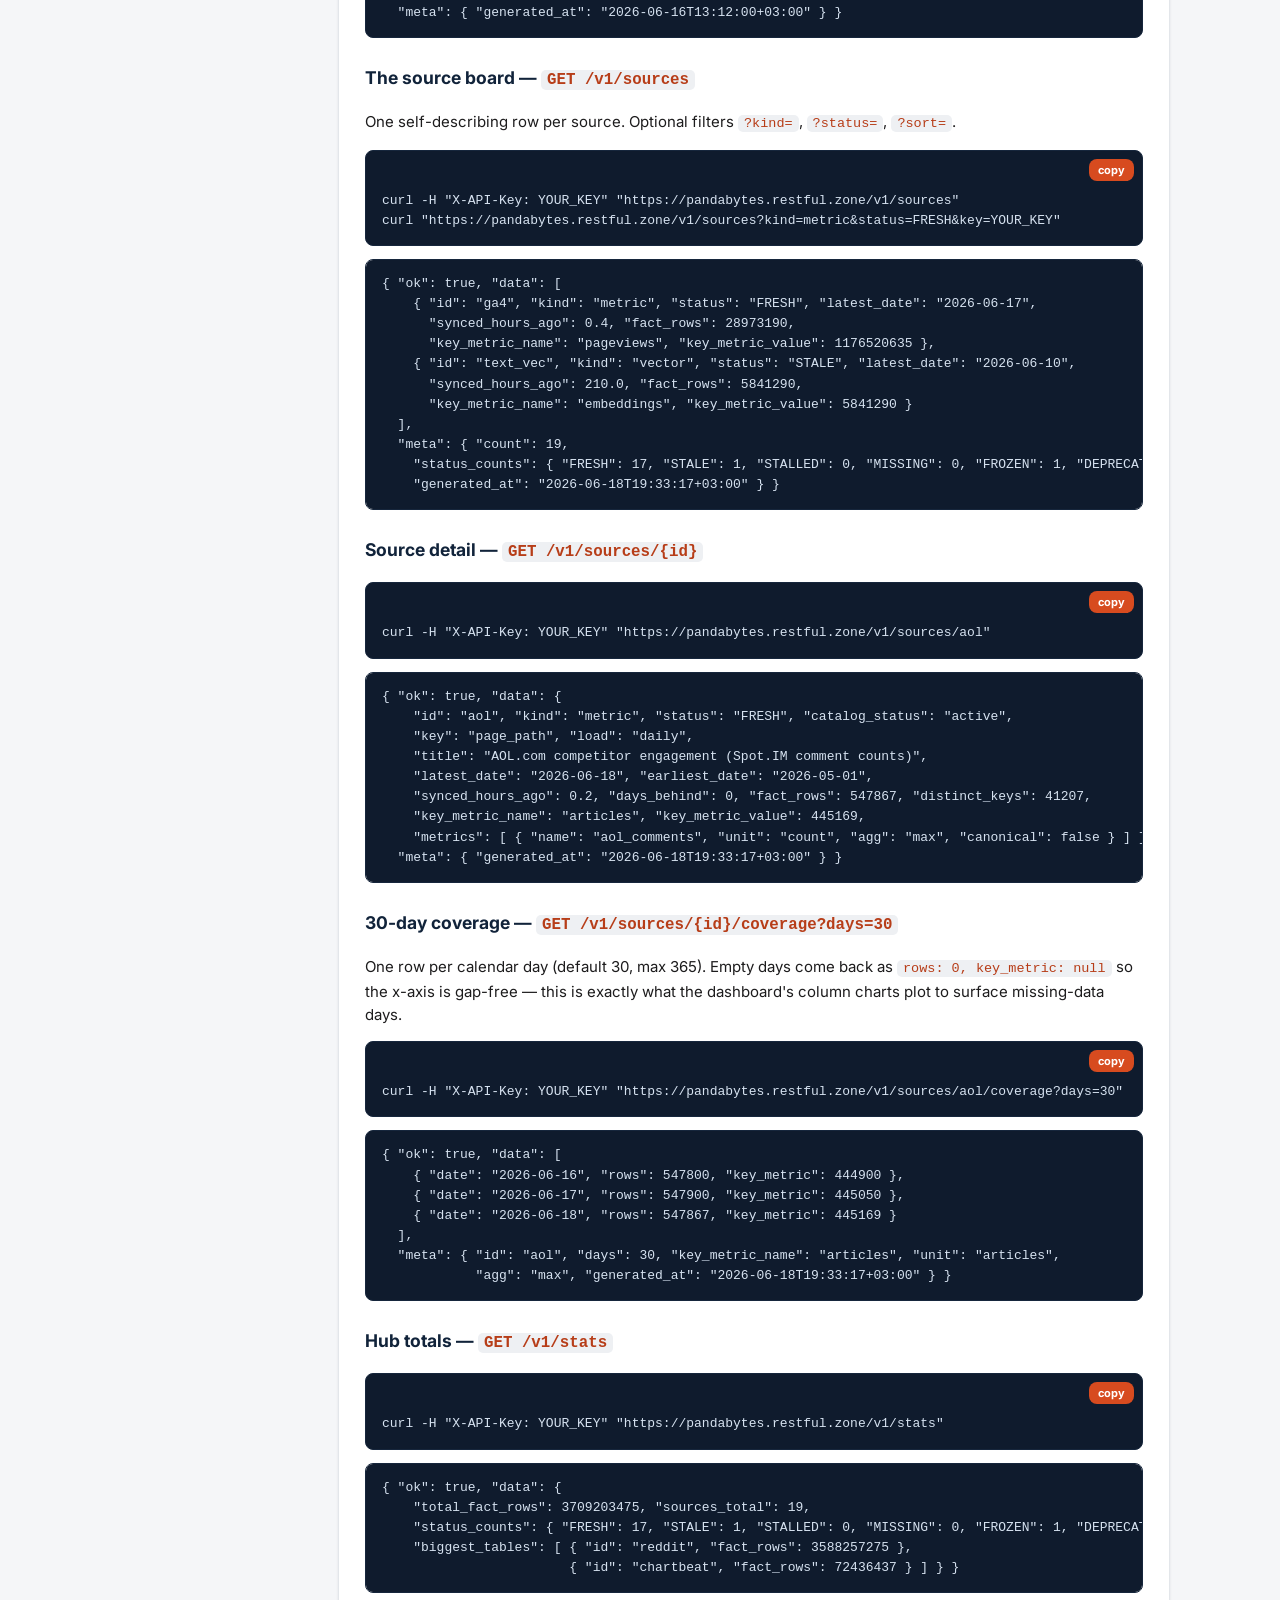
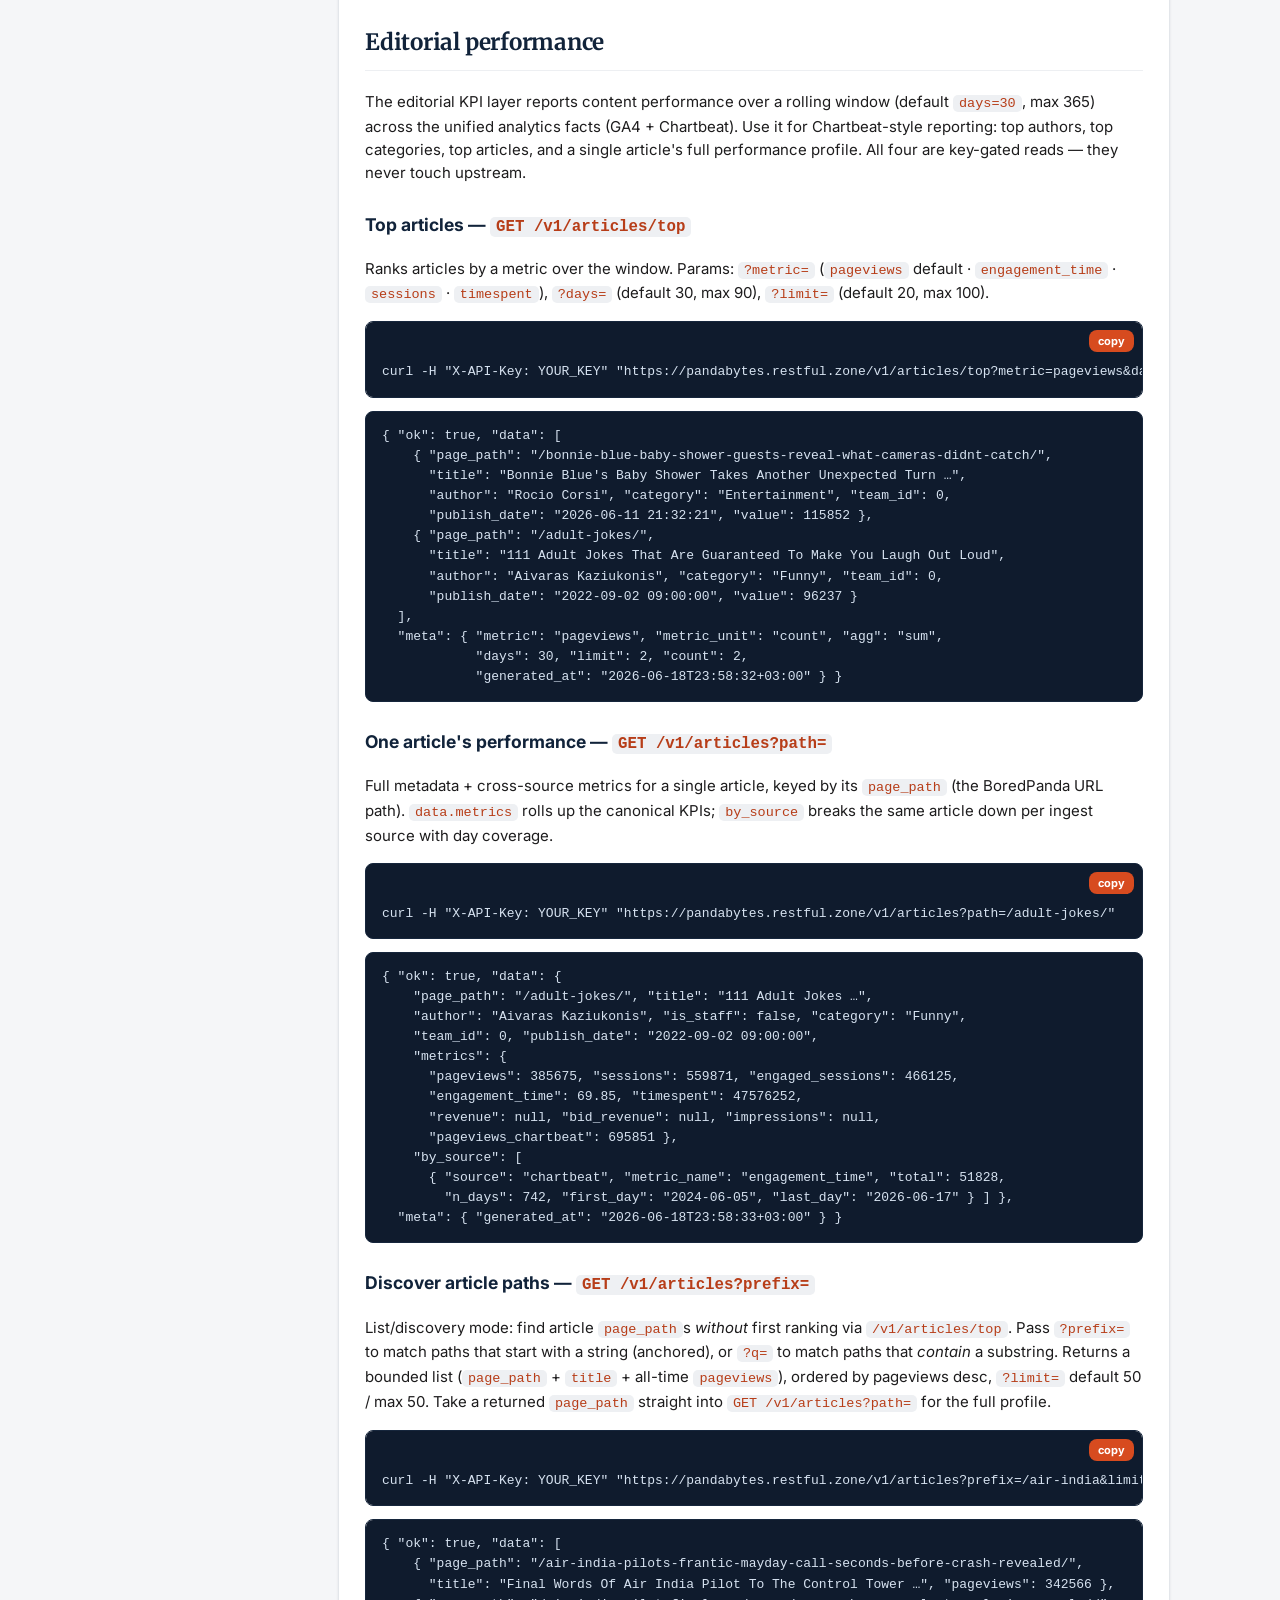
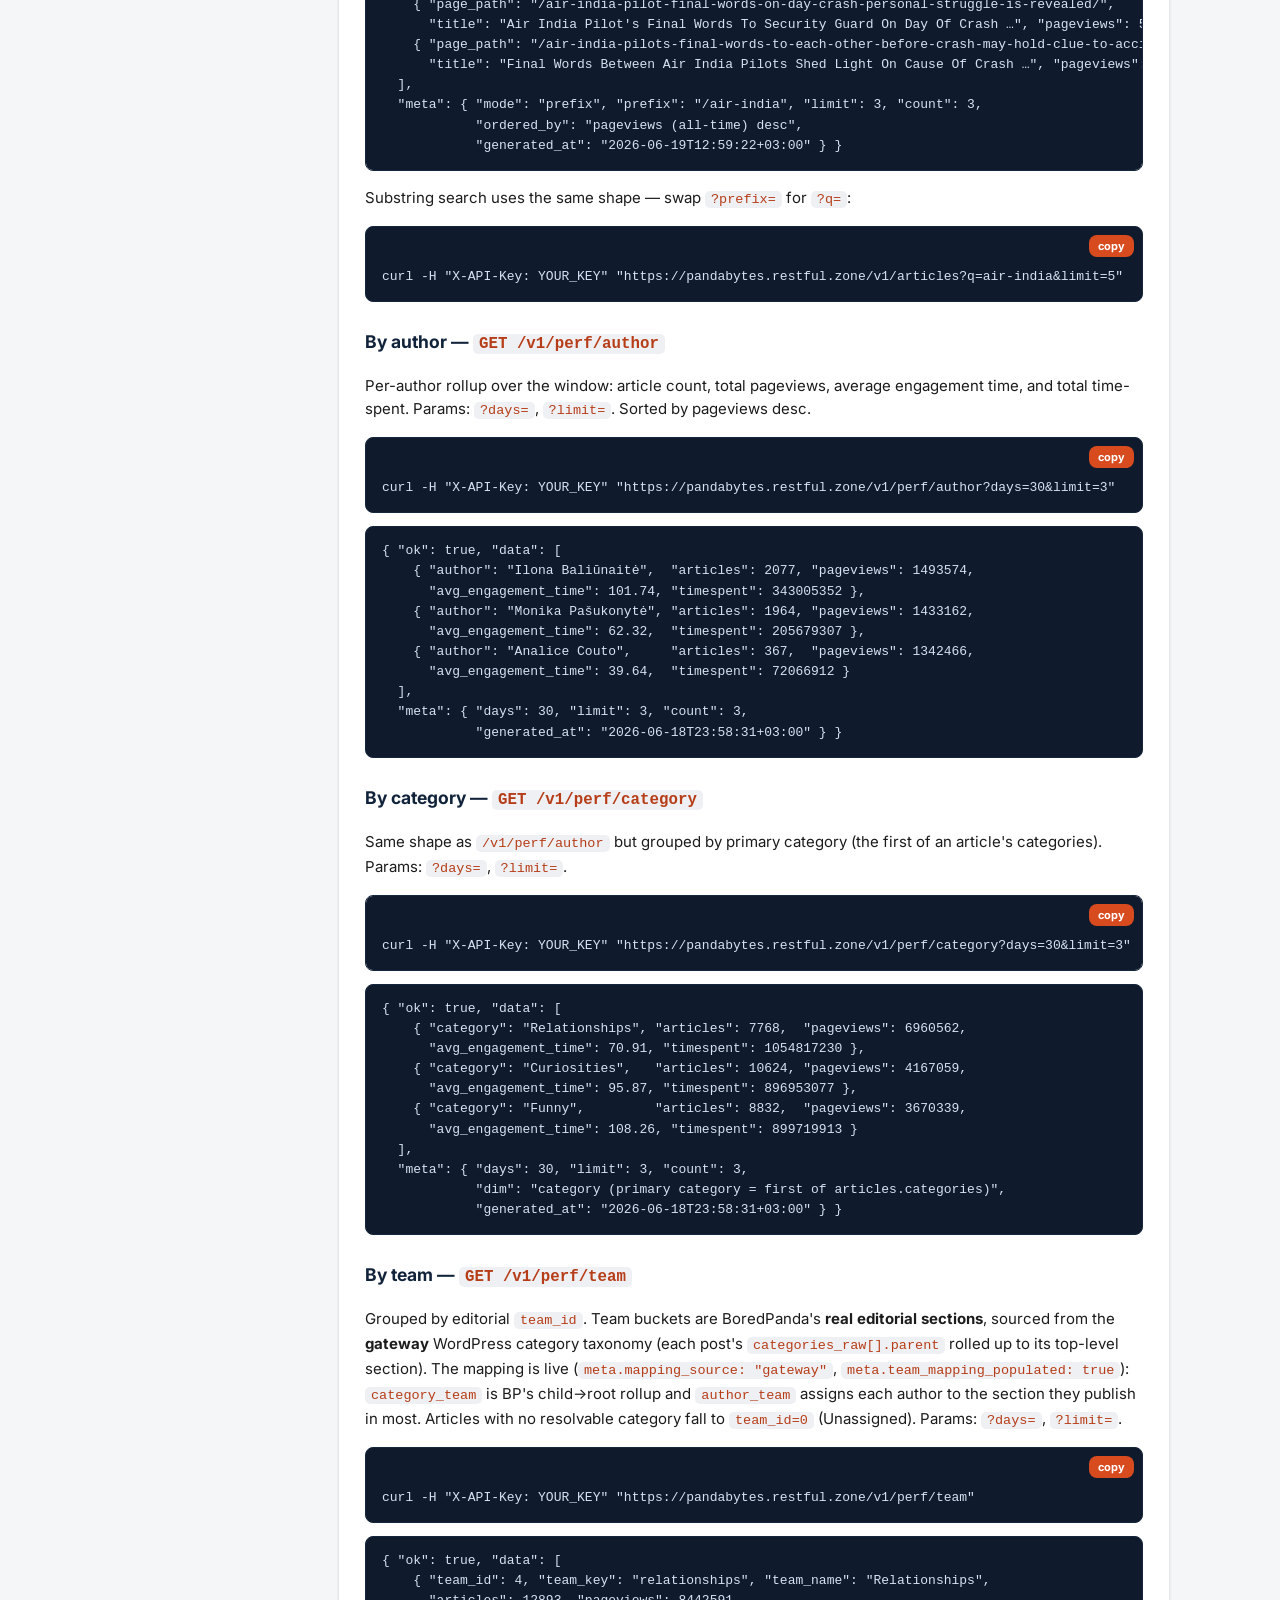
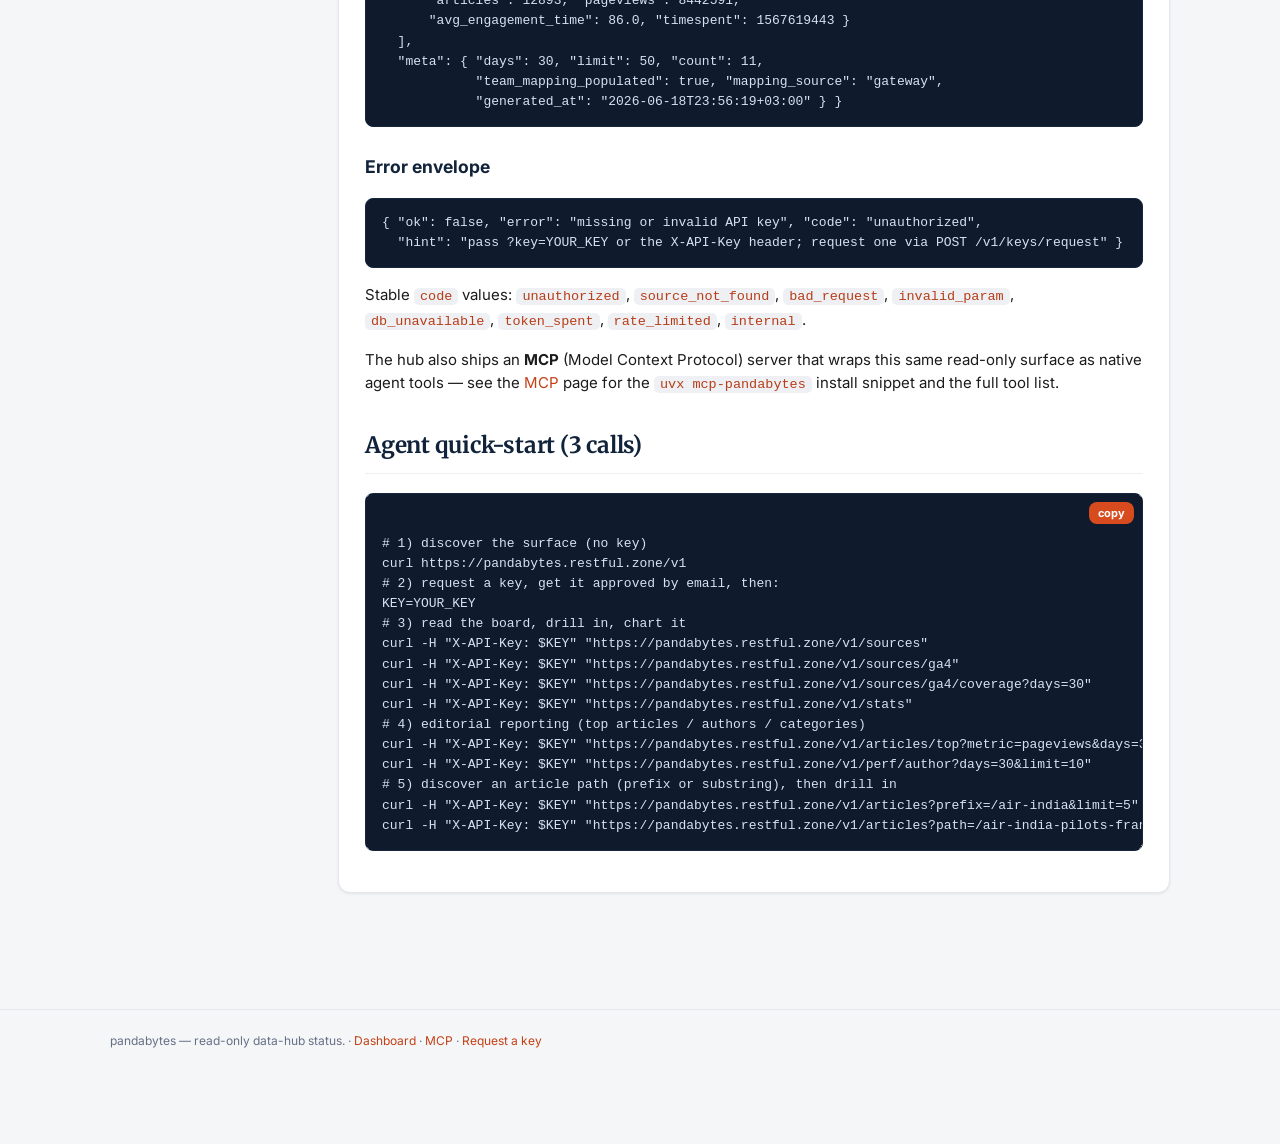
==== commit e7225990: "dashboard: split editorial decision surfaces into new Ideas tab (task #105) Move Cover now, Movers t" ====
--- a/docs.html
+++ b/docs.html
@@ -20,6 +20,7 @@
       <div class="brand"><img class="brand-logo" src="/assets/pb_logo_32.png" alt="pandabytes" width="30" height="30"> pandabytes <small>status</small></div>
       <nav class="top">
         <a href="index.html">Dashboard</a>
+        <a href="ideas.html">Ideas</a>
         <a href="docs.html" class="active">Docs &amp; API</a>
         <a href="mcp.html">MCP</a>
         <a href="request.html">Get a key</a>
--- a/assets/style.css
+++ b/assets/style.css
@@ -128,6 +128,10 @@
   font-family: var(--sans); font-size: 12px; font-weight: 600; color: var(--fg-dim);
   line-height: 1.1; }
 .hub-pulse.is-loading { opacity: .55; }
+/* the pill ships [hidden] and is revealed by JS once populated (index: the health
+   summary; ideas: the standalone freshness stamp). The author `display` above would
+   otherwise override the UA [hidden] rule, flashing an empty pill before JS runs. */
+.hub-pulse[hidden] { display: none; }
 /* overall verdict word ("All fresh" / "Attention") leads the chip */
 .hub-pulse .pulse-verdict { font-weight: 800; color: var(--fg-strong);
   letter-spacing: -.01em; }
@@ -141,6 +145,35 @@
 .pd-issue   { background: var(--stale); }                 /* amber for STALE/STALLED/MISSING */
 .pd-paused  { background: var(--frozen); }                /* slate for deliberate pause/frozen */
 .pd-derived { background: var(--teal); }                  /* derived/pending sources */
+
+/* freshness "updated N ago" stamp — a quiet "as-of" segment trailing the health
+   counts. Teal pulsing dot = live snapshot; the relative time keeps ticking on a 30s
+   client interval so an editor sees how old the data is at a glance. Goes amber if the
+   snapshot falls behind its ~few-minute refresh cadence (a real staleness signal). */
+.hub-pulse .pulse-fresh { display: inline-flex; align-items: center; gap: 5px;
+  white-space: nowrap; color: var(--fg-quiet); font-weight: 600; }
+.hub-pulse .pulse-fresh[hidden] { display: none; }
+.hub-pulse .pulse-fresh .pf-lbl { font-weight: 600; }
+.hub-pulse .pulse-fresh .pf-ago { font-weight: 800; color: var(--fg-dim);
+  font-variant-numeric: tabular-nums; }
+.hub-pulse .pulse-fresh .pf-dot { width: 7px; height: 7px; border-radius: 50%; flex: none;
+  background: var(--teal); box-shadow: 0 0 0 0 rgba(26, 166, 160, .45);
+  animation: pf-pulse 2.6s ease-out infinite; }
+@keyframes pf-pulse {
+  0%   { box-shadow: 0 0 0 0 rgba(26, 166, 160, .45); }
+  70%  { box-shadow: 0 0 0 5px rgba(26, 166, 160, 0); }
+  100% { box-shadow: 0 0 0 0 rgba(26, 166, 160, 0); }
+}
+/* snapshot older than usual → amber dot + amber time, and the "·" before it goes amber
+   too, so a behind-refresh state reads as a soft warning, not an alert. */
+.hub-pulse .pulse-fresh.is-stale .pf-dot { background: var(--stale); animation: none;
+  box-shadow: 0 0 0 2px rgba(236, 178, 46, .22); }
+.hub-pulse .pulse-fresh.is-stale .pf-ago { color: #a35d12; }
+.hub-pulse .pulse-fresh.is-stale .pf-lbl { color: #a35d12; }
+/* respect reduced-motion: hold the dot steady (no pulsing) for those who ask for it. */
+@media (prefers-reduced-motion: reduce) {
+  .hub-pulse .pulse-fresh .pf-dot { animation: none; }
+}
 
 /* ---- key bar ---- */
 .keybar {
@@ -587,3 +620,227 @@
   .usage-channel:nth-child(odd) { border-right: 1px solid var(--border-soft); }
   .usage-channel:last-child { border-bottom: none; }
 }
+
+/* ---- editorial leaders (top authors + categories) ----
+   Additive panel below the source board: the one EDITORIAL read on an otherwise
+   infra-only status page. Two cards side by side (authors / categories), each a
+   compact Chartbeat-style ranking table with an inline teal pageviews bar-meter.
+   Renders from snapshot.editorial_leaders (no key, no extra fetch). */
+.leaders-panel {
+  display: grid;
+  grid-template-columns: repeat(auto-fit, minmax(340px, 1fr));
+  gap: 14px;
+}
+.lead-card {
+  background: var(--surface); border: 1px solid var(--border);
+  border-radius: var(--radius); box-shadow: var(--shadow); overflow: hidden;
+}
+.lead-card-title {
+  font-size: 11px; text-transform: uppercase; letter-spacing: .06em;
+  font-weight: 700; color: var(--fg-faint);
+  padding: 13px 18px 11px; border-bottom: 1px solid var(--border-soft);
+  background: var(--surface-2);
+}
+.lead-table {
+  width: 100%; border-collapse: collapse; font-variant-numeric: tabular-nums;
+}
+.lead-table thead th {
+  font-size: 10px; text-transform: uppercase; letter-spacing: .05em;
+  font-weight: 700; color: var(--fg-quiet); text-align: right;
+  padding: 9px 14px 7px; border-bottom: 1px solid var(--border-soft); white-space: nowrap;
+}
+.lead-table th.lead-name { text-align: left; }
+.lead-table tbody td {
+  padding: 8px 14px; font-size: 13px; color: var(--fg-dim);
+  border-bottom: 1px solid var(--border-soft); text-align: right; white-space: nowrap;
+}
+.lead-table tbody tr:last-child td { border-bottom: none; }
+.lead-table tbody tr:hover td { background: var(--surface-2); }
+.lead-rank {
+  width: 24px; text-align: right; color: var(--fg-quiet);
+  font-weight: 700; font-size: 12px;
+}
+.lead-name {
+  text-align: left !important; color: var(--fg-strong); font-weight: 600;
+  max-width: 0; width: 42%; overflow: hidden; text-overflow: ellipsis;
+}
+.lead-arts { color: var(--fg-faint); font-size: 12px; }
+/* pageviews cell: an inline horizontal bar-meter (teal, relative to the top row)
+   sitting BEHIND the right-aligned number — the at-a-glance ranking signal. */
+.lead-pv {
+  position: relative; min-width: 110px; color: var(--fg-strong); font-weight: 700;
+}
+.lead-bar {
+  position: absolute; left: 0; top: 50%; transform: translateY(-50%);
+  height: 60%; background: var(--teal-soft); border-radius: var(--radius-sm);
+  z-index: 0; pointer-events: none;
+}
+.lead-pv-n { position: relative; z-index: 1; }
+.lead-eng { color: var(--fg-faint); font-size: 12px; min-width: 56px; }
+@media (max-width: 560px) {
+  .lead-table tbody td, .lead-table thead th { padding-left: 10px; padding-right: 10px; }
+  .lead-name { width: 38%; }
+}
+
+/* ---- "Cover now" — today's actionable coverage opportunities ----
+   The morning-editor read, ABOVE the source board. A compact, scannable card list of the
+   specific fresh on-brand viral posts BP hasn't covered, ranked by upvote velocity. Built
+   mobile-first: each card is a single tappable row (rank · title · compact metric line) so
+   the most actionable thing sits above the fold on a phone. Accent-tinted to read as the
+   page's one "do this" surface (vs the neutral status board). Renders from snapshot.cover_now. */
+.cover-now-panel { margin-bottom: 6px; }
+.cn-list {
+  background: var(--surface); border: 1px solid var(--border);
+  border-radius: var(--radius); box-shadow: var(--shadow); overflow: hidden;
+}
+.cn-card {
+  display: flex; align-items: flex-start; gap: 12px;
+  padding: 12px 16px; border-bottom: 1px solid var(--border-soft);
+  border-left: 3px solid var(--accent);   /* the page's one "do this" accent rail */
+  transition: background .12s ease;
+}
+.cn-card:last-child { border-bottom: none; }
+.cn-card:hover { background: var(--accent-soft); }
+.cn-rank {
+  flex: 0 0 auto; min-width: 18px; text-align: center;
+  font-weight: 800; font-size: 13px; color: var(--accent);
+  font-variant-numeric: tabular-nums; line-height: 1.5;
+}
+/* Visual decision aid: the reddit post's thumbnail, between the rank and the body (left of
+   the title). Fixed small square so the metric rows stay aligned; object-fit: cover crops
+   reddit's non-square previews cleanly. Graceful absence: the element is simply not emitted
+   when there's no usable URL (or onerror-removed on a 403 hotlink), so the card collapses
+   back to rank+title with no empty gap. */
+.cn-thumb {
+  flex: 0 0 auto; width: 44px; height: 44px; border-radius: var(--radius-sm);
+  object-fit: cover; background: var(--surface-2); border: 1px solid var(--border-soft);
+  display: block;
+}
+.cn-body { flex: 1 1 auto; min-width: 0; }
+.cn-titlewrap { margin-bottom: 4px; }
+.cn-title {
+  font-size: 14.5px; font-weight: 600; color: var(--fg-strong);
+  line-height: 1.35; text-decoration: none;
+  display: -webkit-box; -webkit-line-clamp: 2; -webkit-box-orient: vertical; overflow: hidden;
+}
+a.cn-title:hover { color: var(--link); text-decoration: underline; }
+.cn-meta {
+  display: flex; flex-wrap: wrap; align-items: center; gap: 0 6px;
+  font-size: 12px; color: var(--fg-faint); font-variant-numeric: tabular-nums;
+}
+.cn-up  { color: var(--fresh); font-weight: 700; }   /* upvotes — green like the fresh status */
+.cn-vel { color: var(--accent-deep); font-weight: 700; }   /* velocity — the ranking signal */
+.cn-age { color: var(--fg-quiet); }
+.cn-cov { color: var(--fg-faint); }
+.cn-dot { color: var(--fg-quiet); }
+.cn-foot {
+  font-size: 11px; color: var(--fg-quiet); line-height: 1.45;
+  padding: 9px 4px 0; max-width: 760px;
+}
+@media (max-width: 560px) {
+  .cn-card { padding: 11px 13px; gap: 10px; }
+  .cn-title { font-size: 14px; }
+  .cn-meta { font-size: 11.5px; }
+  .cn-thumb { width: 40px; height: 40px; }
+}
+
+/* ---- "Movers today" — paired with Cover now: already-published articles surging.
+   Chartbeat-style rows. Same card grammar as .cn-* but a GREEN "up" rail/jump (a rising
+   metric, vs the accent "do this" of cover-now), so the two reads are visually distinct
+   while sitting together above the board. Renders from snapshot.movers. */
+.movers-panel { margin-bottom: 6px; }
+.mv-list {
+  background: var(--surface); border: 1px solid var(--border);
+  border-radius: var(--radius); box-shadow: var(--shadow); overflow: hidden;
+}
+.mv-card {
+  display: flex; align-items: flex-start; gap: 12px;
+  padding: 12px 16px; border-bottom: 1px solid var(--border-soft);
+  border-left: 3px solid var(--fresh);    /* green "up" rail — a rising signal */
+  transition: background .12s ease;
+}
+.mv-card:last-child { border-bottom: none; }
+.mv-card:hover { background: #f1faf5; }    /* faint green wash on hover */
+.mv-rank {
+  flex: 0 0 auto; min-width: 18px; text-align: center;
+  font-weight: 800; font-size: 13px; color: var(--fresh);
+  font-variant-numeric: tabular-nums; line-height: 1.5;
+}
+.mv-body { flex: 1 1 auto; min-width: 0; }
+.mv-titlewrap { margin-bottom: 4px; }
+.mv-title {
+  font-size: 14.5px; font-weight: 600; color: var(--fg-strong);
+  line-height: 1.35; text-decoration: none;
+  display: -webkit-box; -webkit-line-clamp: 2; -webkit-box-orient: vertical; overflow: hidden;
+}
+a.mv-title:hover { color: var(--link); text-decoration: underline; }
+.mv-meta {
+  display: flex; flex-wrap: wrap; align-items: center; gap: 0 6px;
+  font-size: 12px; color: var(--fg-faint); font-variant-numeric: tabular-nums;
+}
+.mv-pv   { color: var(--fg-strong); font-weight: 700; }   /* pageviews — the headline number */
+.mv-jump { color: var(--fresh); font-weight: 700; }       /* the jump — green, the ranking signal */
+.mv-by   { color: var(--fg-quiet); }
+.mv-dot  { color: var(--fg-quiet); }
+.mv-foot {
+  font-size: 11px; color: var(--fg-quiet); line-height: 1.45;
+  padding: 9px 4px 0; max-width: 760px;
+}
+@media (max-width: 560px) {
+  .mv-card { padding: 11px 13px; gap: 10px; }
+  .mv-title { font-size: 14px; }
+  .mv-meta { font-size: 11.5px; }
+}
+
+/* ---- "Lopsided winners" — cross-platform outliers, pushable to a 2nd platform.
+   Same card grammar as .cn-* / .mv-* but a TEAL "redistribute" rail (distinct from
+   cover-now's accent "acquire" rail and movers' green "surge" rail) plus a per-card
+   ACTION line — the replicable next move. Renders from snapshot.lopsided_winners. */
+.lopsided-panel { margin-bottom: 6px; }
+.lw-list {
+  background: var(--surface); border: 1px solid var(--border);
+  border-radius: var(--radius); box-shadow: var(--shadow); overflow: hidden;
+}
+.lw-card {
+  display: flex; align-items: flex-start; gap: 12px;
+  padding: 12px 16px; border-bottom: 1px solid var(--border-soft);
+  border-left: 3px solid var(--teal);     /* teal "redistribute" rail */
+  transition: background .12s ease;
+}
+.lw-card:last-child { border-bottom: none; }
+.lw-card:hover { background: var(--teal-soft); }
+.lw-rank {
+  flex: 0 0 auto; min-width: 18px; text-align: center;
+  font-weight: 800; font-size: 13px; color: var(--teal);
+  font-variant-numeric: tabular-nums; line-height: 1.5;
+}
+.lw-body { flex: 1 1 auto; min-width: 0; }
+.lw-titlewrap { margin-bottom: 4px; }
+.lw-title {
+  font-size: 14.5px; font-weight: 600; color: var(--fg-strong);
+  line-height: 1.35; text-decoration: none;
+  display: -webkit-box; -webkit-line-clamp: 2; -webkit-box-orient: vertical; overflow: hidden;
+}
+a.lw-title:hover { color: var(--link); text-decoration: underline; }
+.lw-meta {
+  display: flex; flex-wrap: wrap; align-items: center; gap: 0 6px;
+  font-size: 12px; color: var(--fg-faint); font-variant-numeric: tabular-nums;
+}
+.lw-win  { color: var(--teal); font-weight: 700; }        /* winning platform — the teal signal */
+.lw-pct  { color: var(--fg-quiet); font-weight: 600; }    /* its percentile, quiet */
+.lw-miss { color: var(--fg-faint); }                      /* the absent-on (push) platforms */
+.lw-dot  { color: var(--fg-quiet); }
+.lw-action {
+  margin-top: 4px; font-size: 12px; font-weight: 600; color: var(--accent-deep);
+  line-height: 1.35;                                       /* the replicable "do this" move */
+}
+.lw-foot {
+  font-size: 11px; color: var(--fg-quiet); line-height: 1.45;
+  padding: 9px 4px 0; max-width: 760px;
+}
+@media (max-width: 560px) {
+  .lw-card { padding: 11px 13px; gap: 10px; }
+  .lw-title { font-size: 14px; }
+  .lw-meta, .lw-action { font-size: 11.5px; }
+}
+
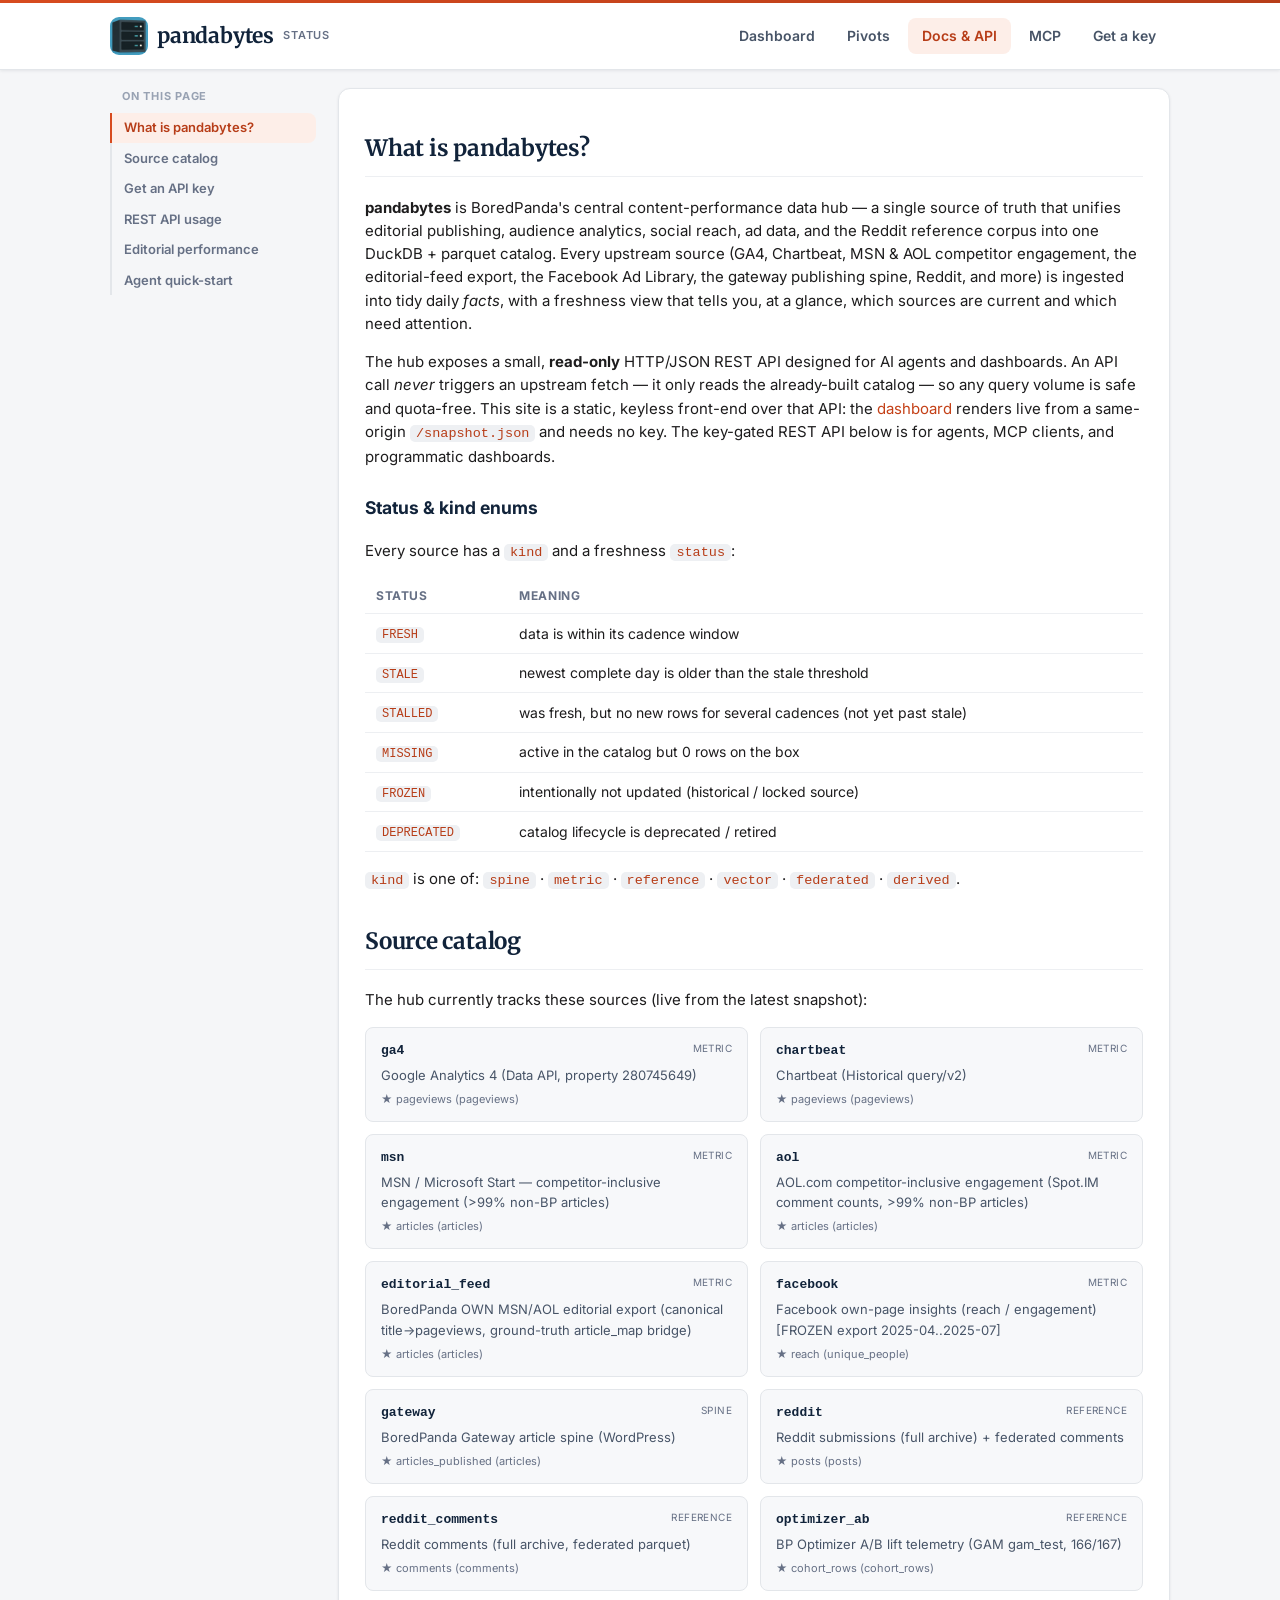
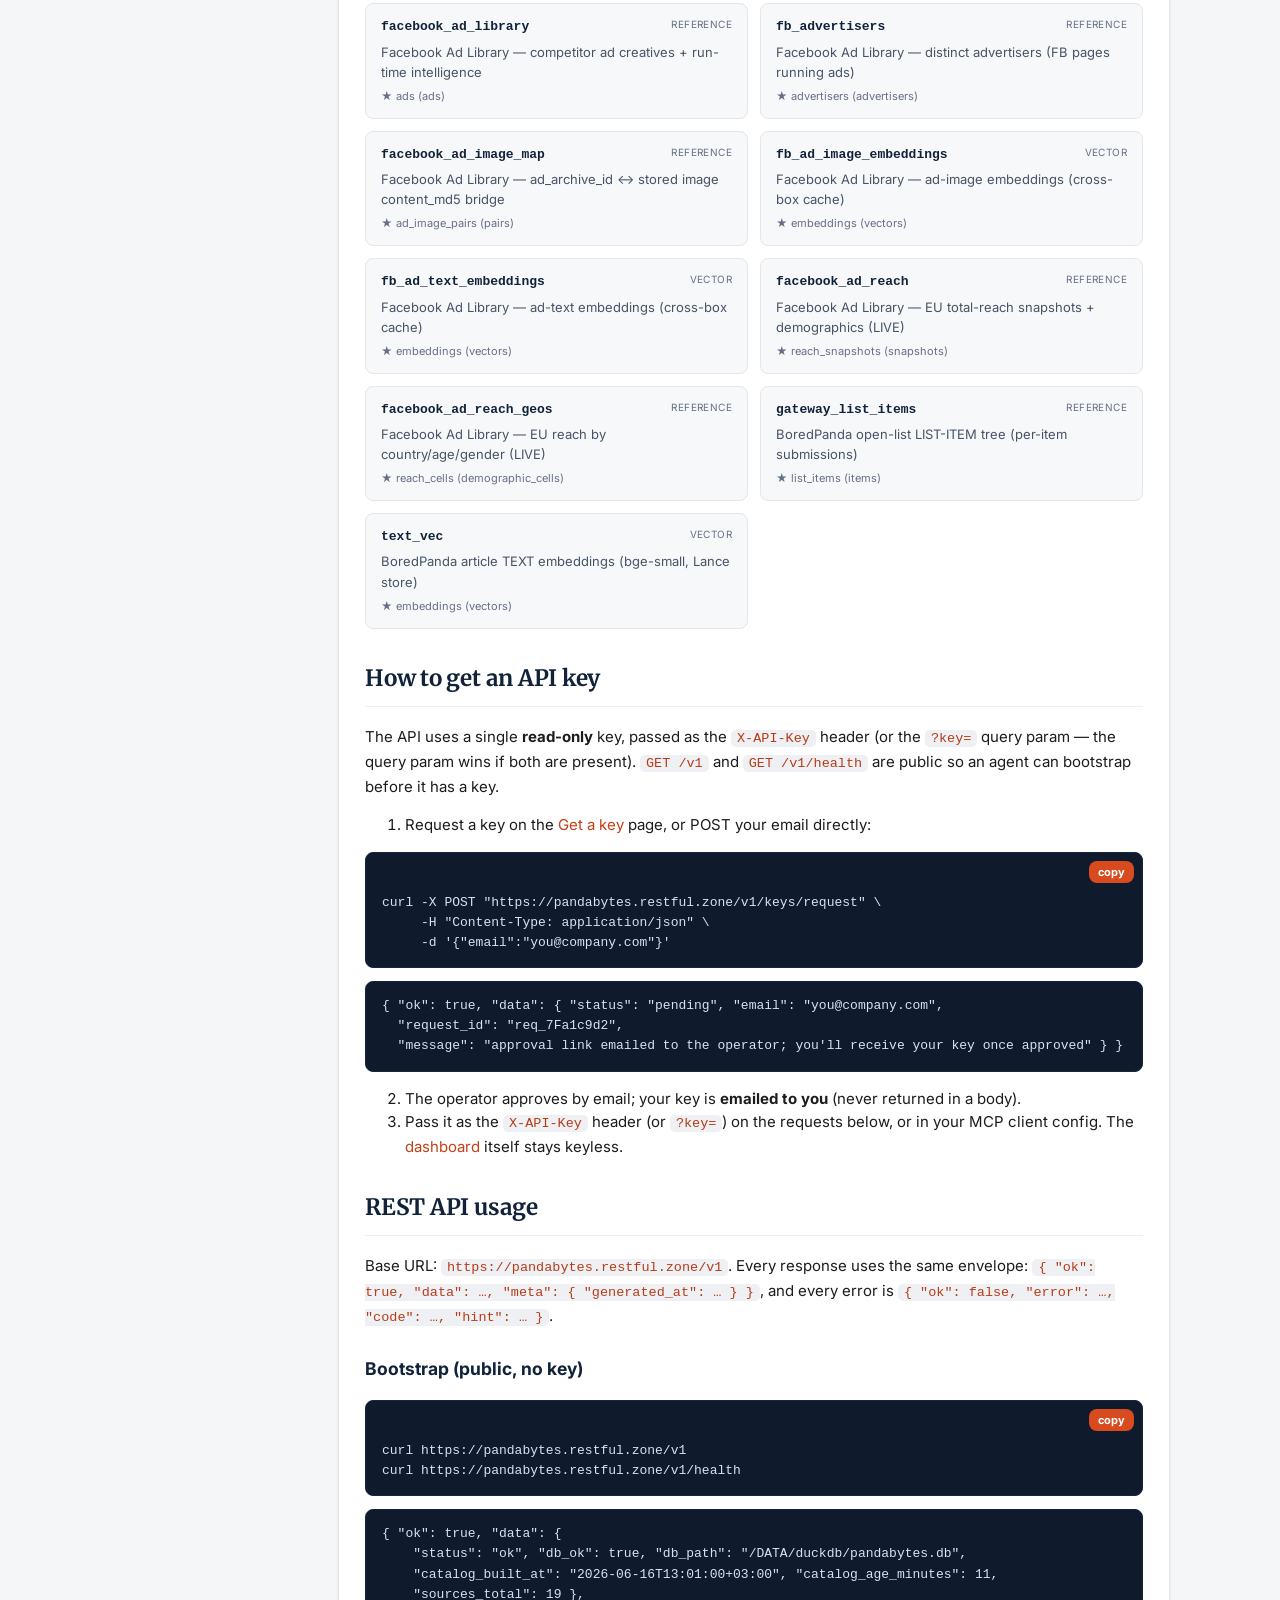
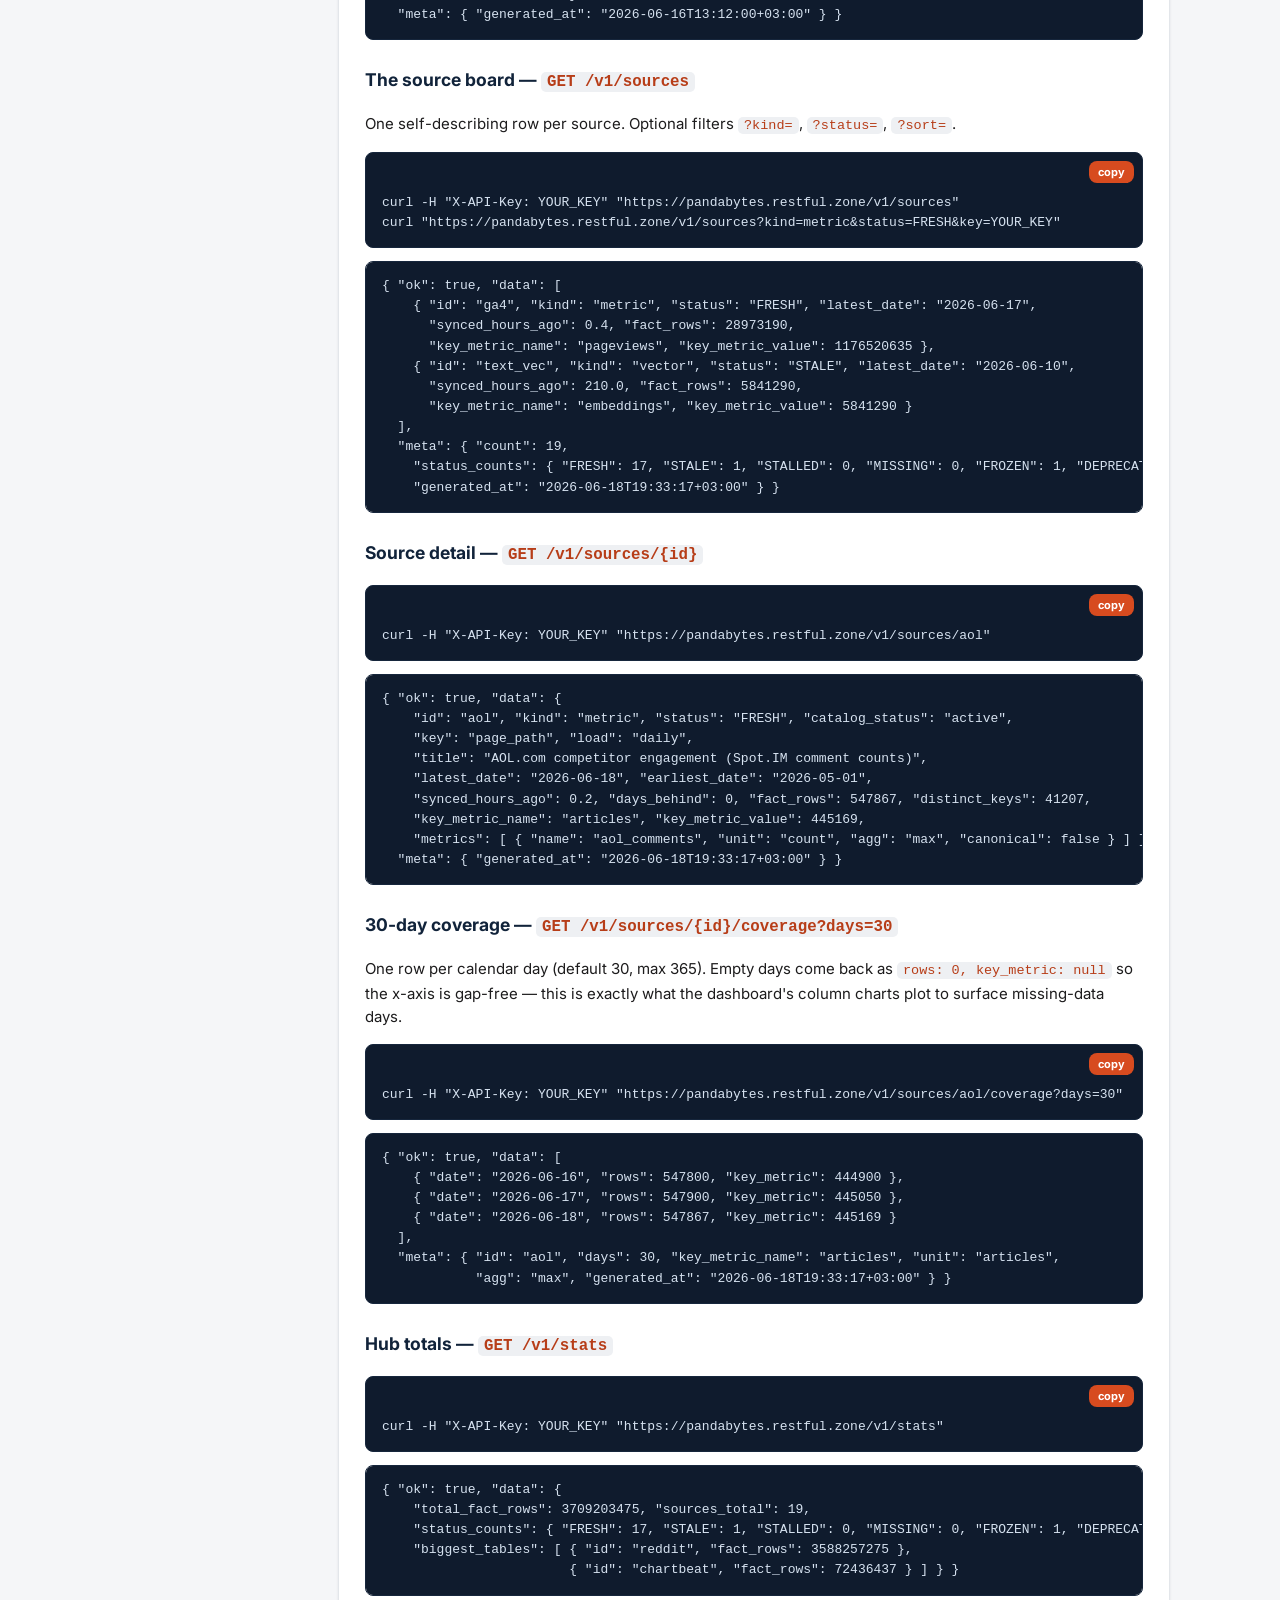
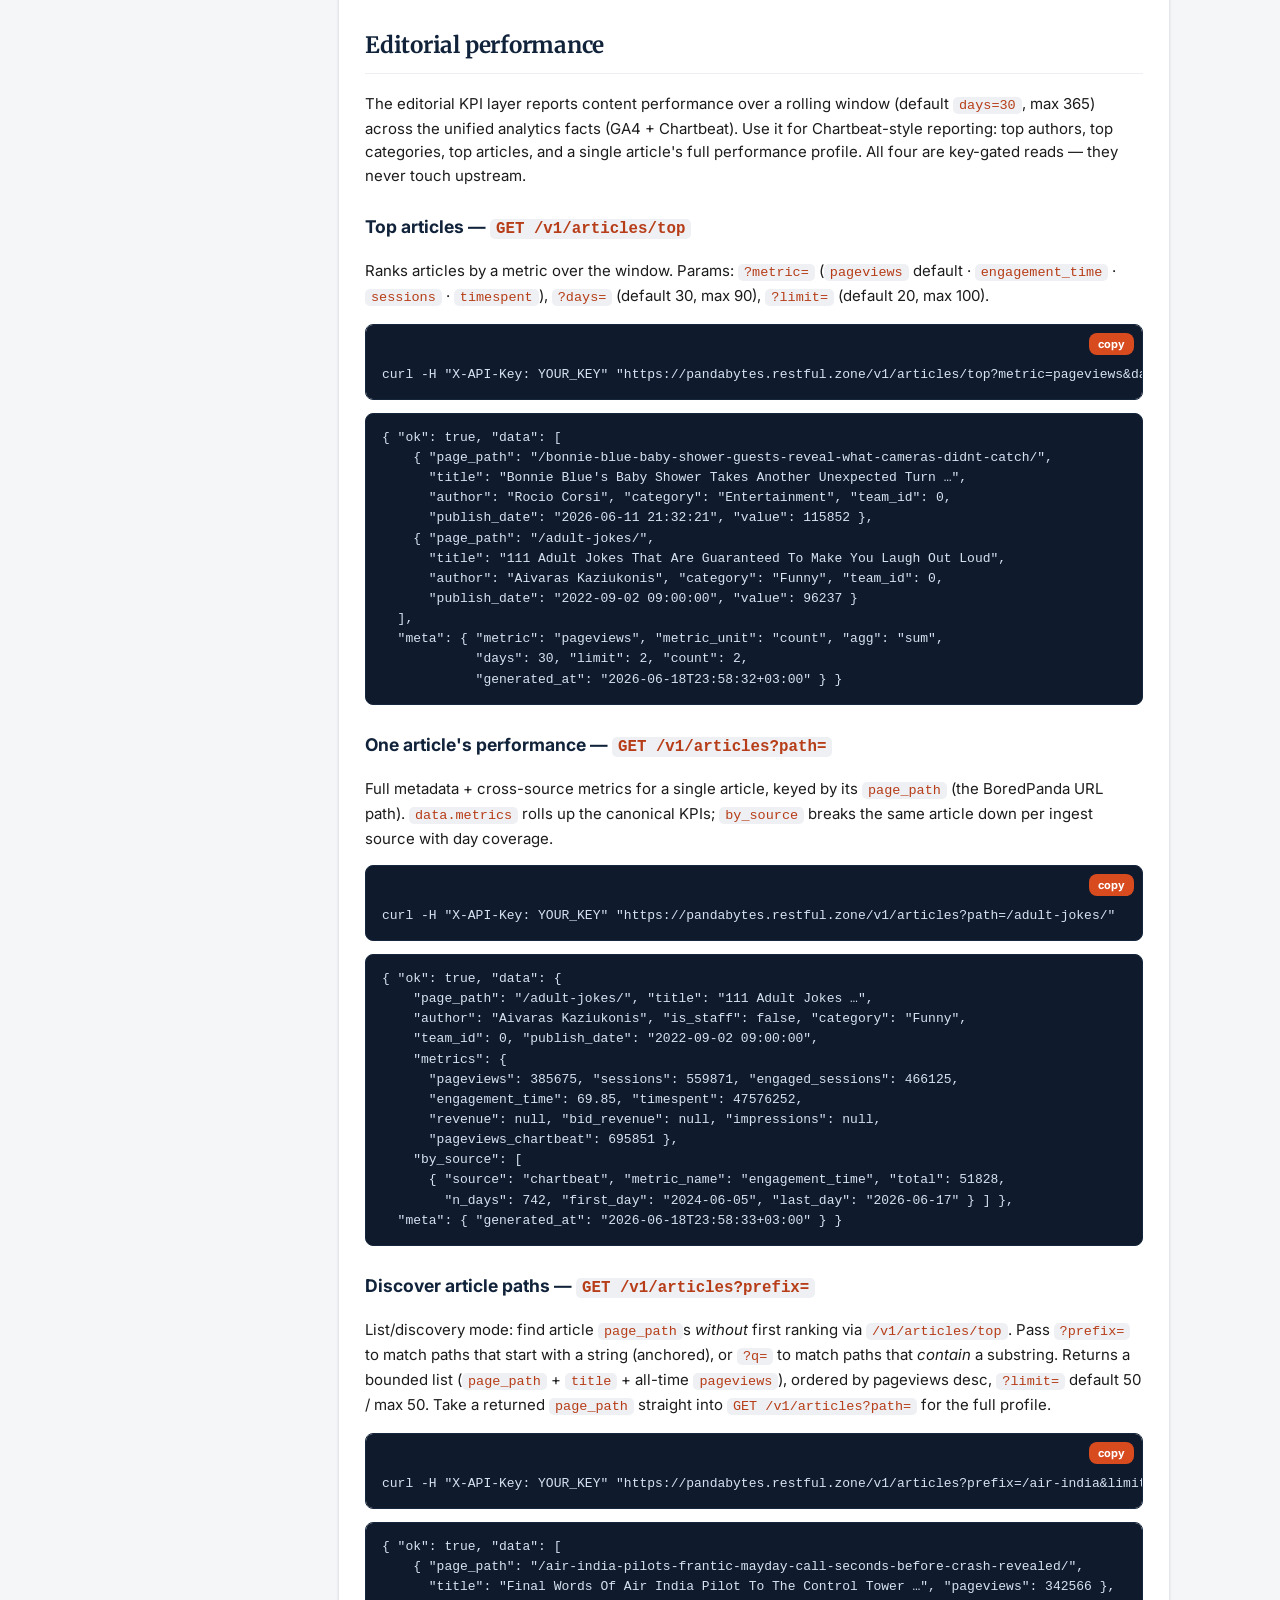
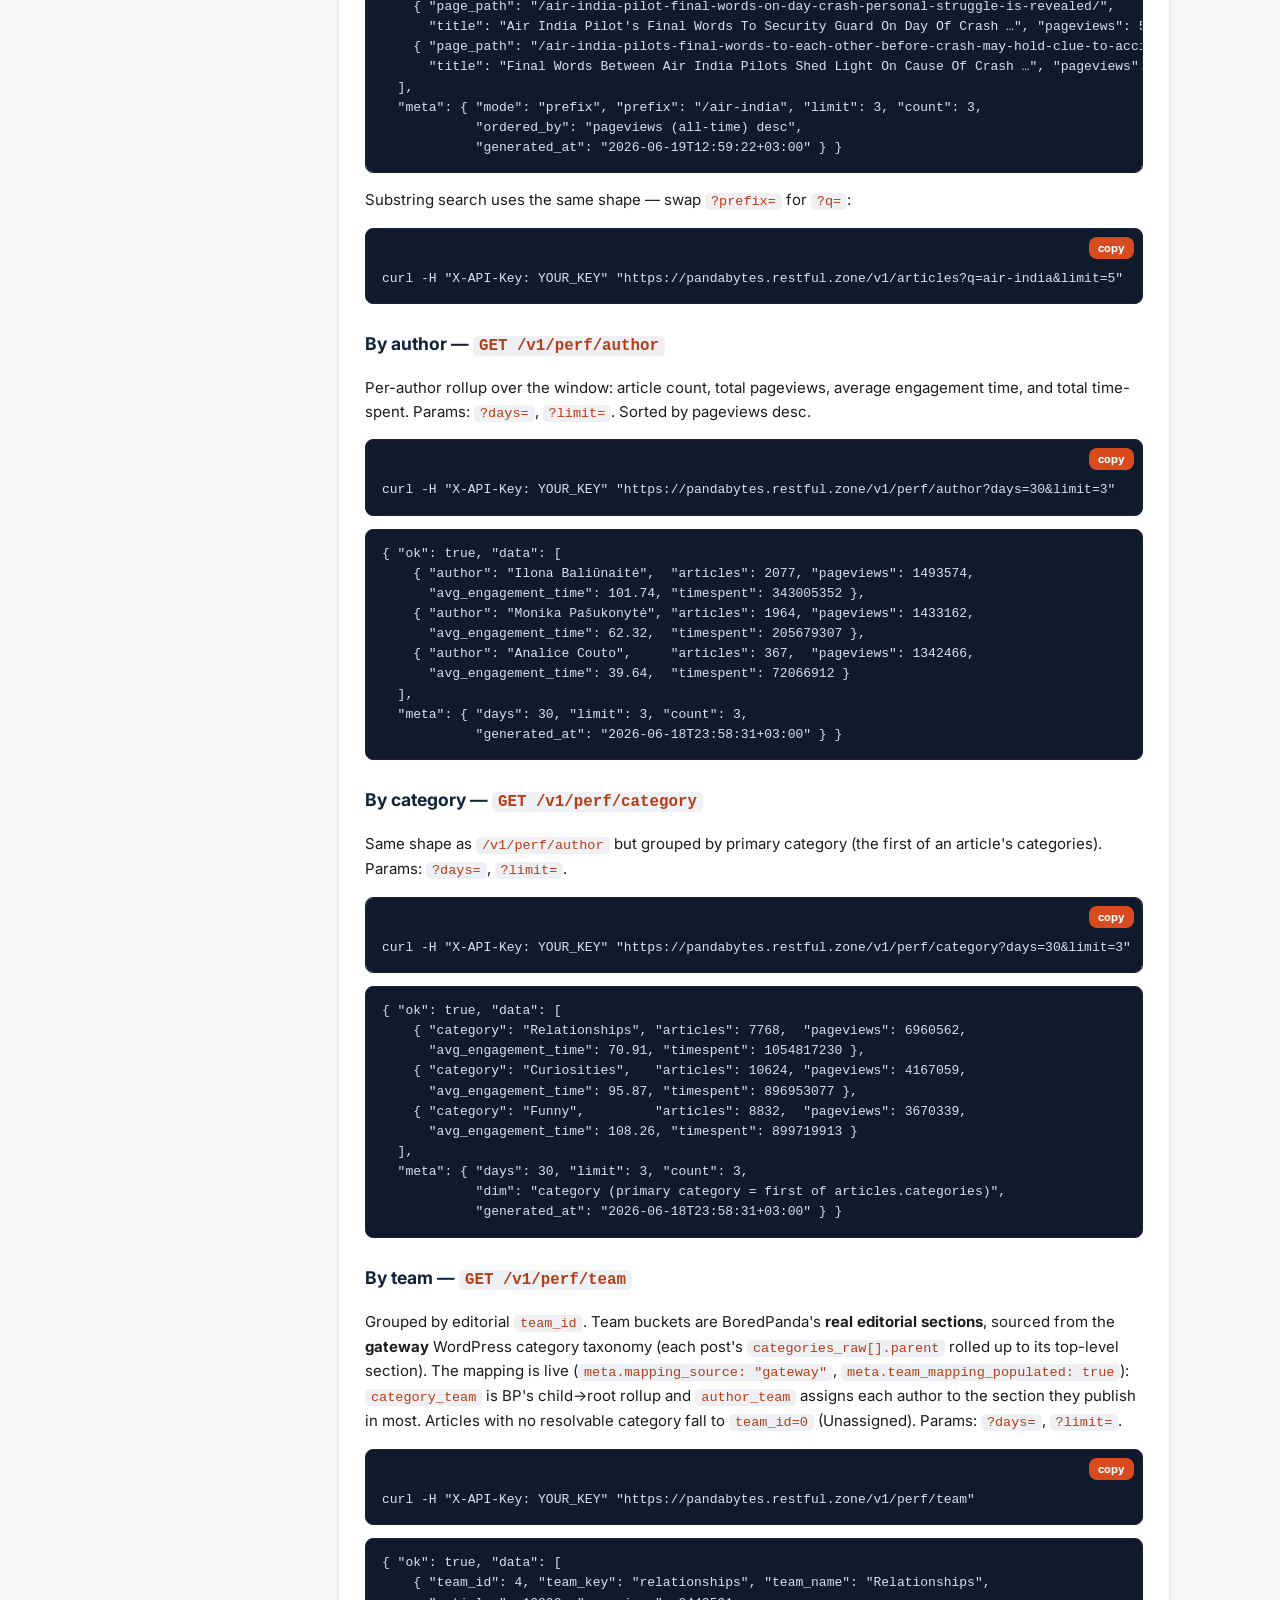
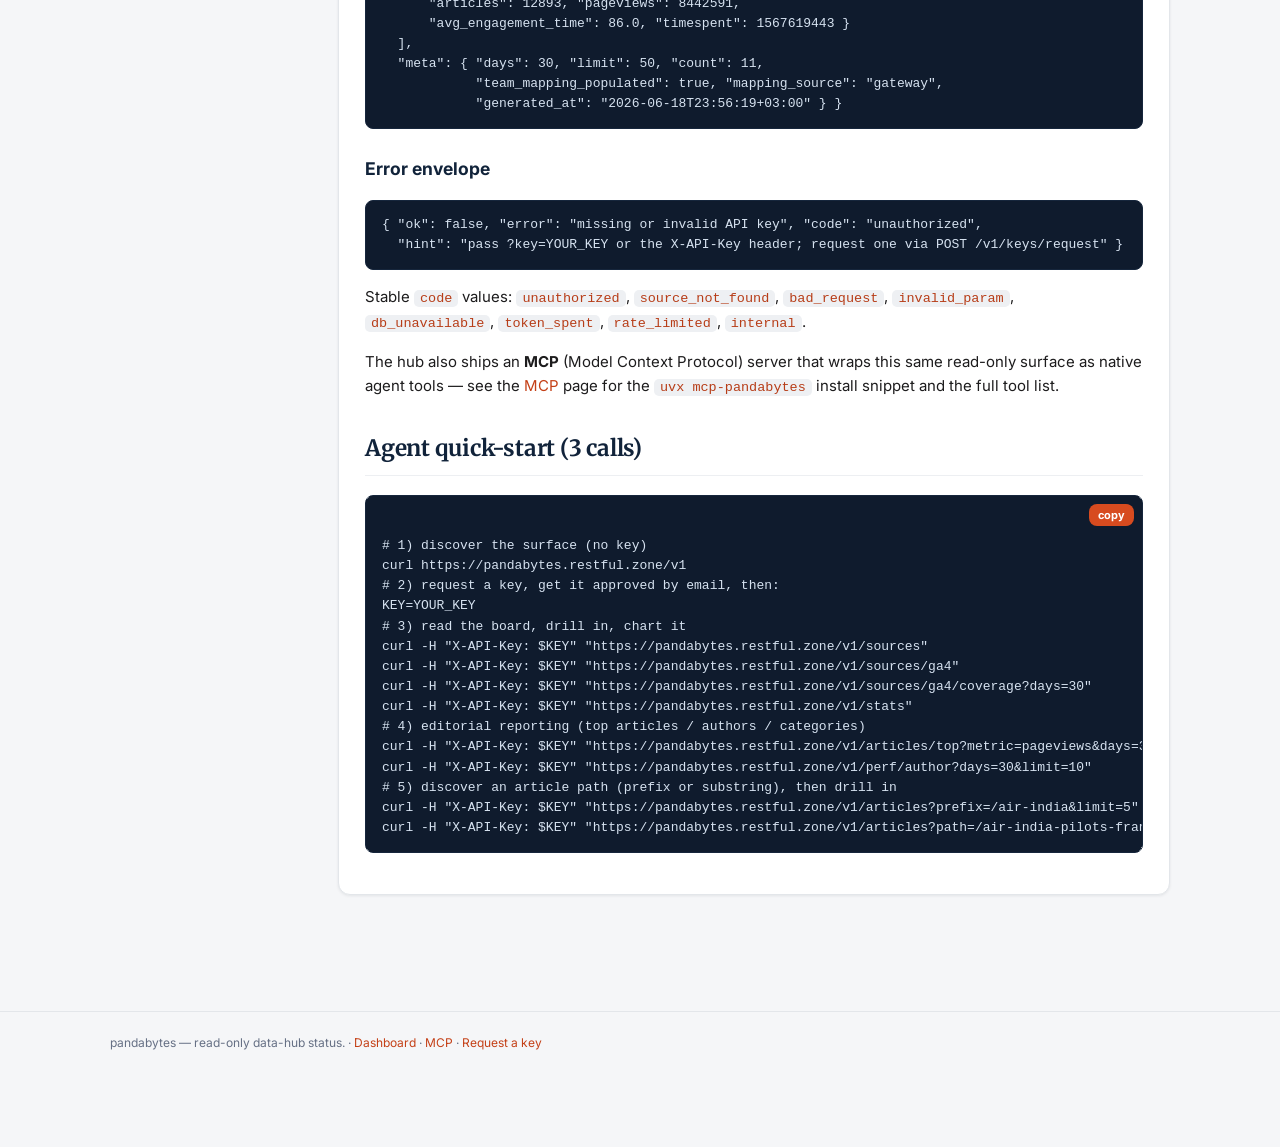
==== commit 8dad9754: "dashboard: merge Ideas+Pivots into one Pivots tab; canonical 5-link nav (incl Get a key); clean roun" ====
--- a/docs.html
+++ b/docs.html
@@ -17,10 +17,10 @@
 <body>
   <header class="site">
     <div class="wrap">
-      <div class="brand"><img class="brand-logo" src="/assets/pb_logo_32.png" alt="pandabytes" width="30" height="30"> pandabytes <small>status</small></div>
+      <div class="brand"><img class="brand-logo" src="/assets/pb_logo_96.png" alt="pandabytes" width="38" height="38"> pandabytes <small>status</small></div>
       <nav class="top">
         <a href="index.html">Dashboard</a>
-        <a href="ideas.html">Ideas</a>
+        <a href="pivots.html">Pivots</a>
         <a href="docs.html" class="active">Docs &amp; API</a>
         <a href="mcp.html">MCP</a>
         <a href="request.html">Get a key</a>
--- a/assets/style.css
+++ b/assets/style.css
@@ -99,9 +99,10 @@
 /* BoredPanda-style serif wordmark */
 .brand { display: flex; align-items: center; gap: 9px; font-weight: 700; font-size: 21px;
   font-family: var(--serif); color: var(--fg-strong); letter-spacing: -.01em; }
-/* Brand logo: flat minimalist panda + server rack, small icon left of the wordmark.
-   30px sits balanced against the 21px serif; rounded to echo the logo's own corner. */
-.brand-logo { width: 30px; height: 30px; flex: none; border-radius: 7px; display: block; }
+/* Brand logo: clean light-blue rounded-square app icon (server rack centered, wordmark band
+   cropped out) regenerated from assets/pb_logo.png. 38px sits balanced against the 21px serif;
+   the source PNG already carries rounded corners, the border-radius just echoes them. */
+.brand-logo { width: 38px; height: 38px; flex: none; border-radius: 9px; display: block; }
 /* Legacy accent dot — retained but unused now the logo image fills the slot. */
 .brand .dot { width: 16px; height: 16px; border-radius: 5px;
   background: linear-gradient(150deg, var(--accent) 0%, var(--accent-deep) 100%);
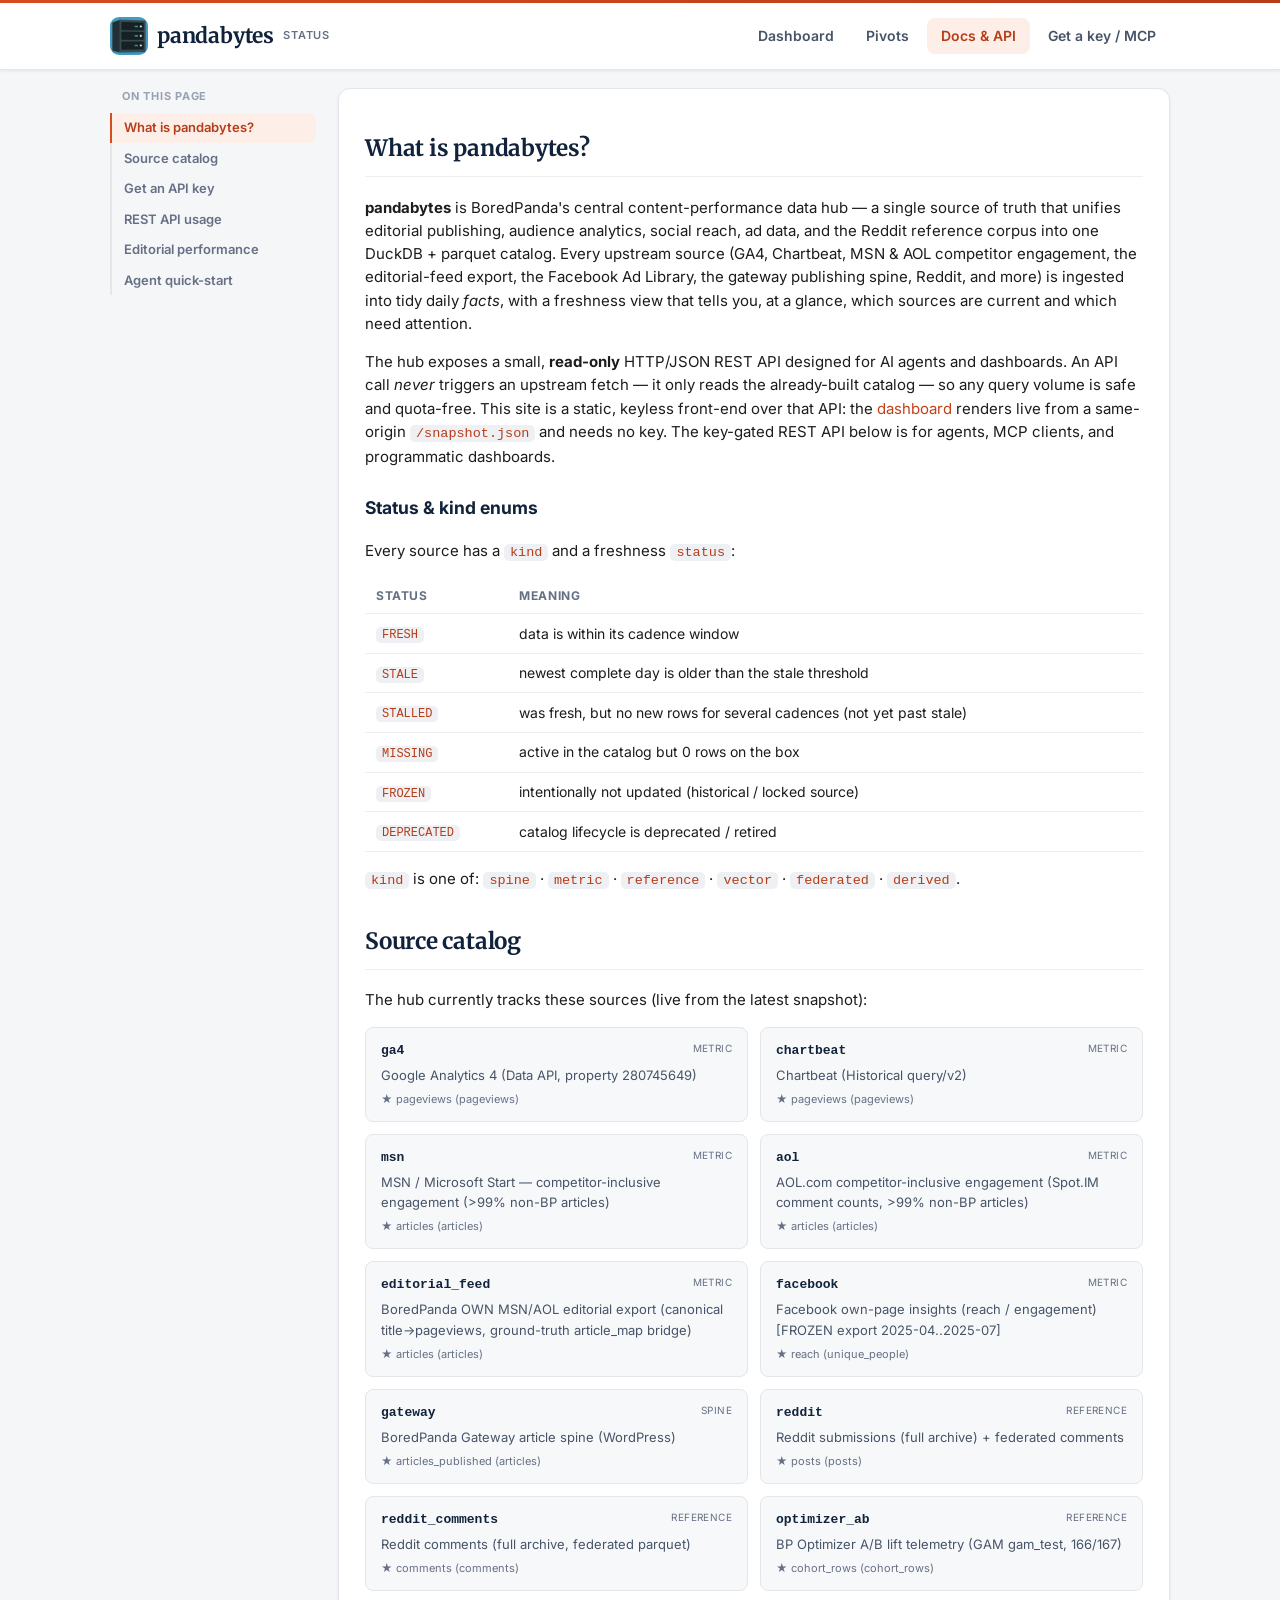
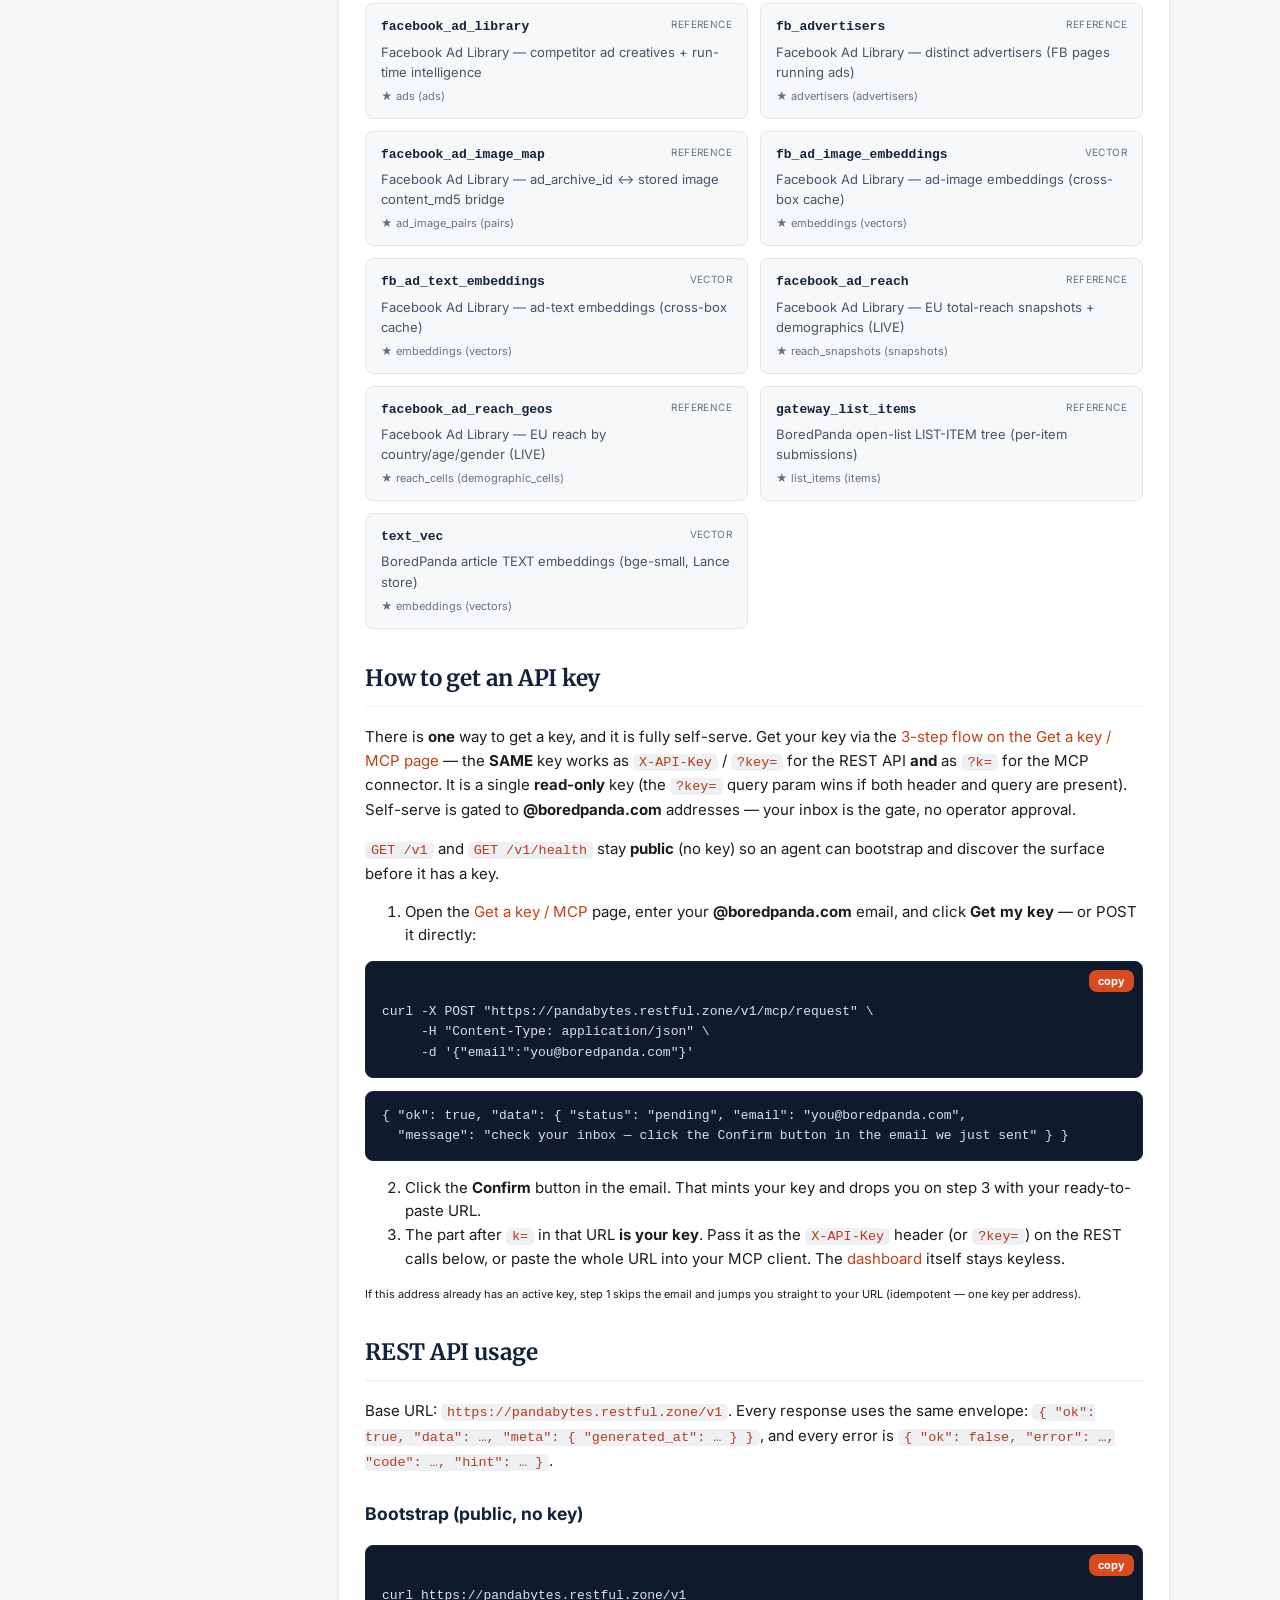
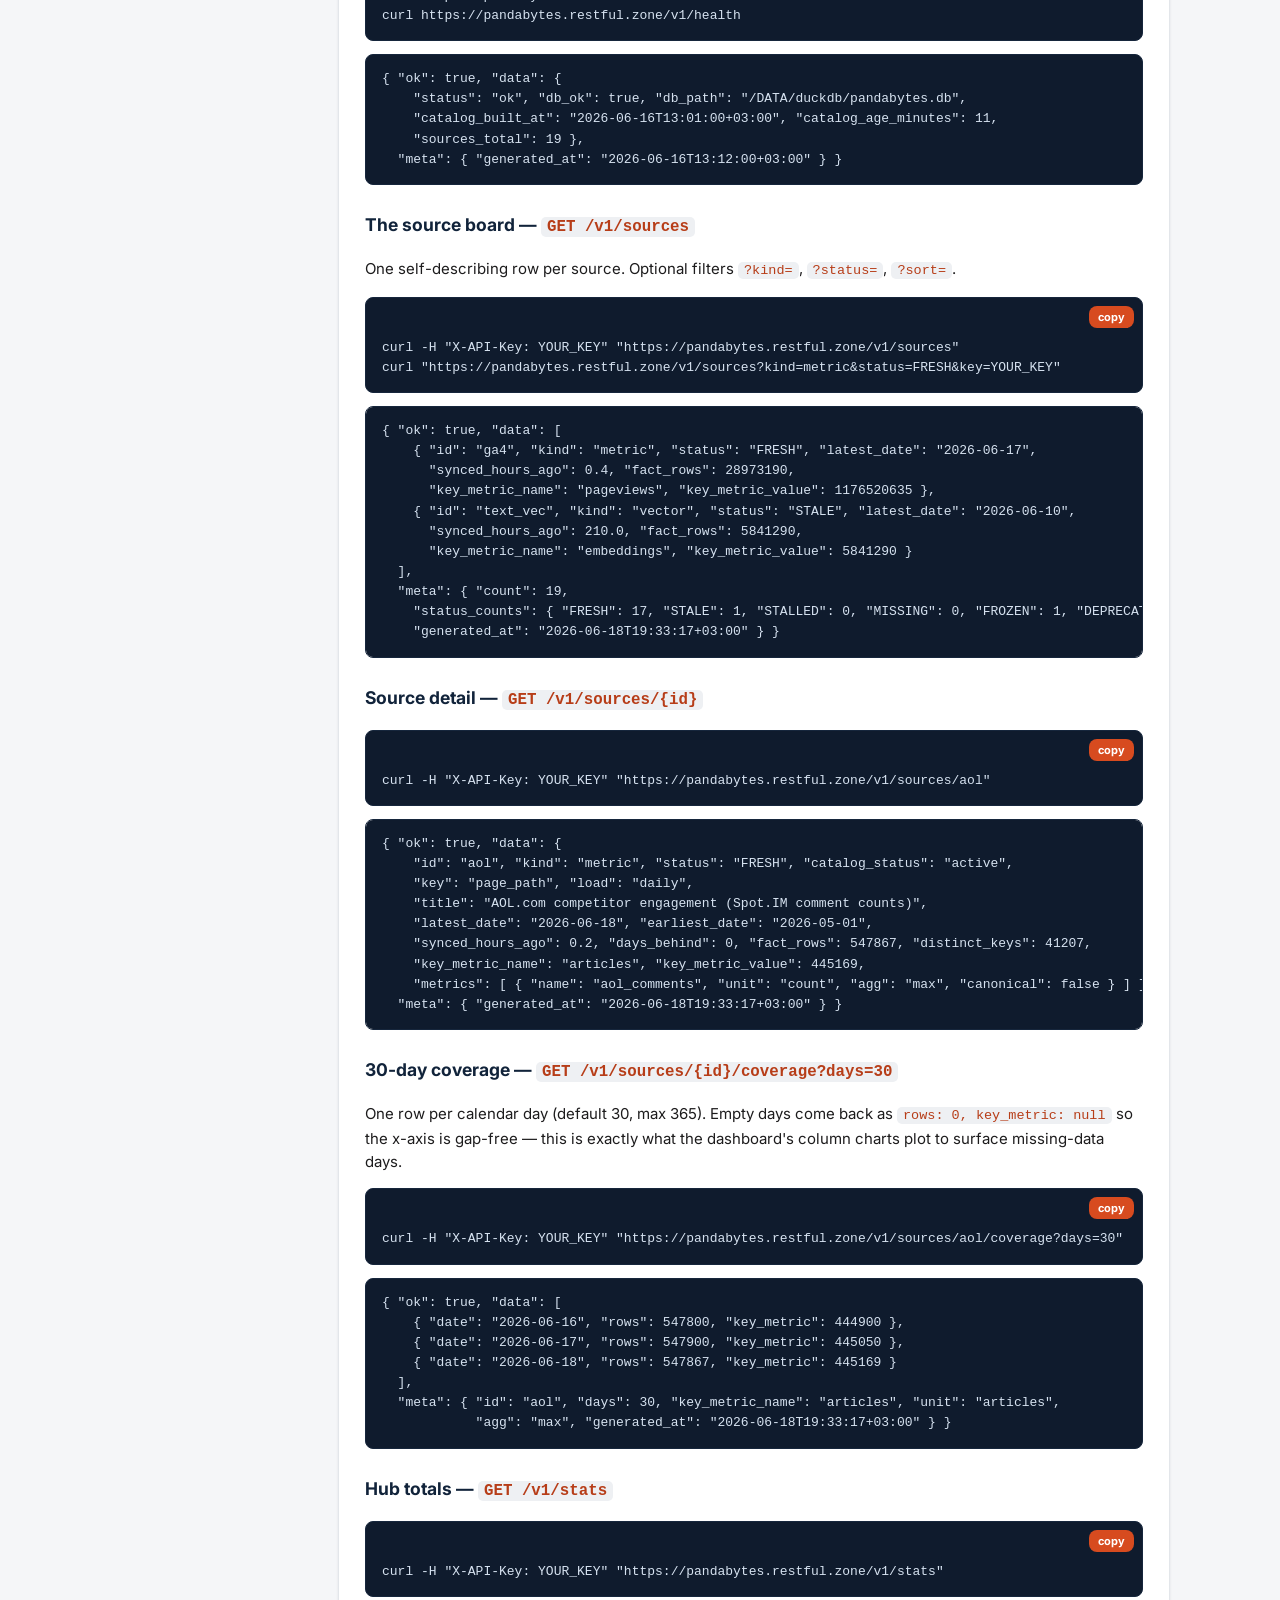
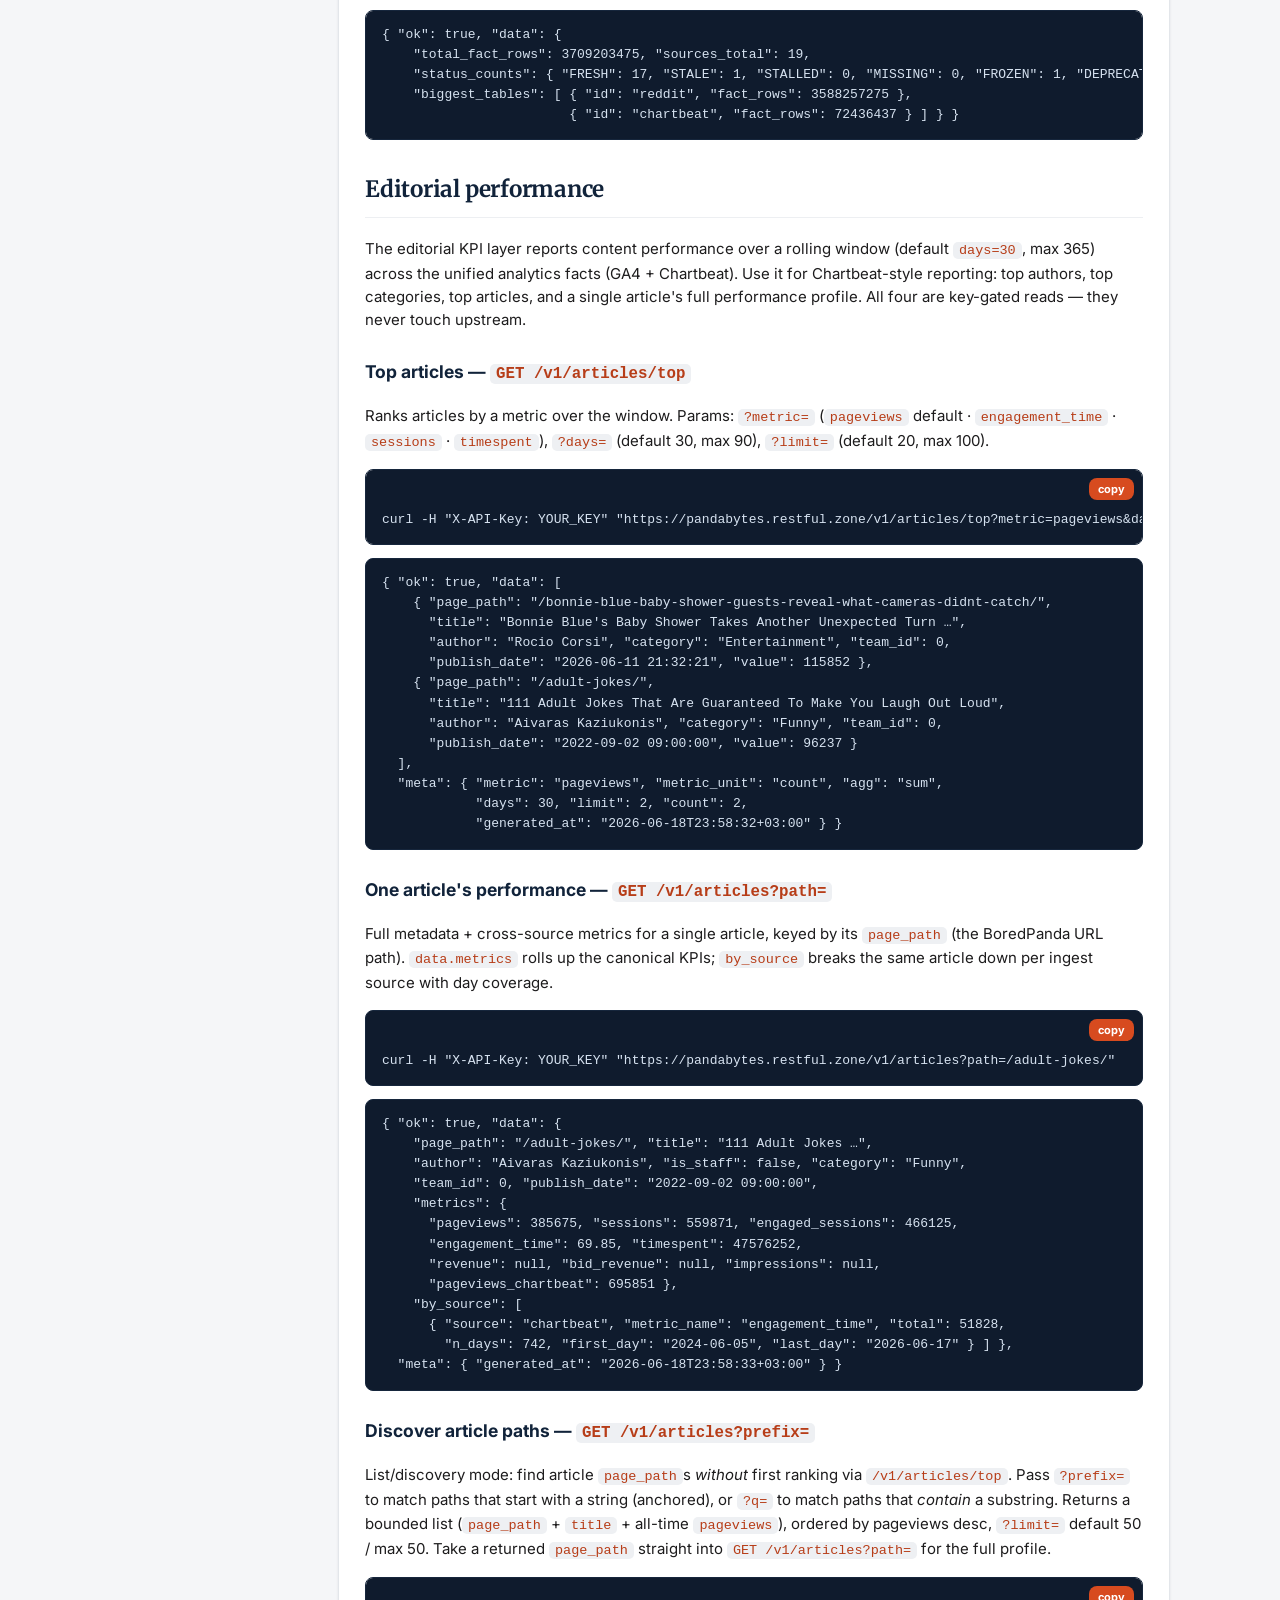
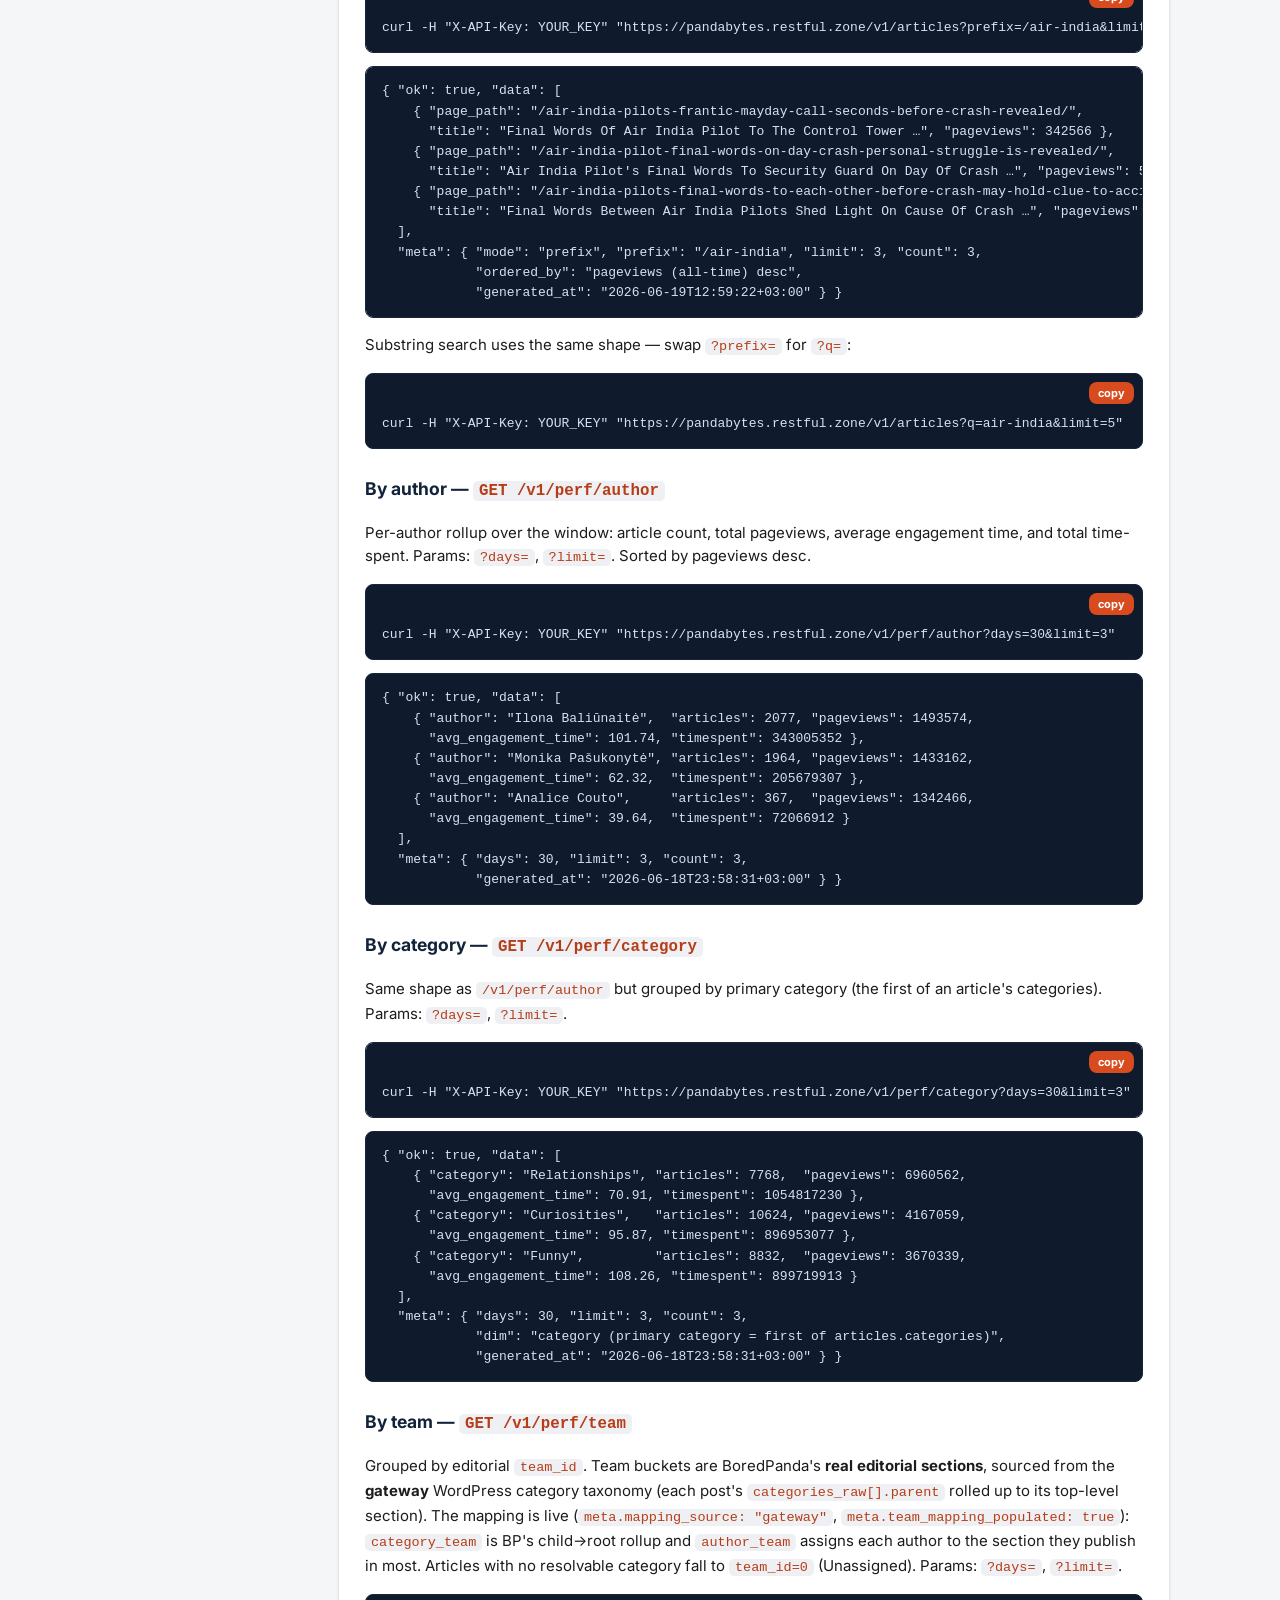
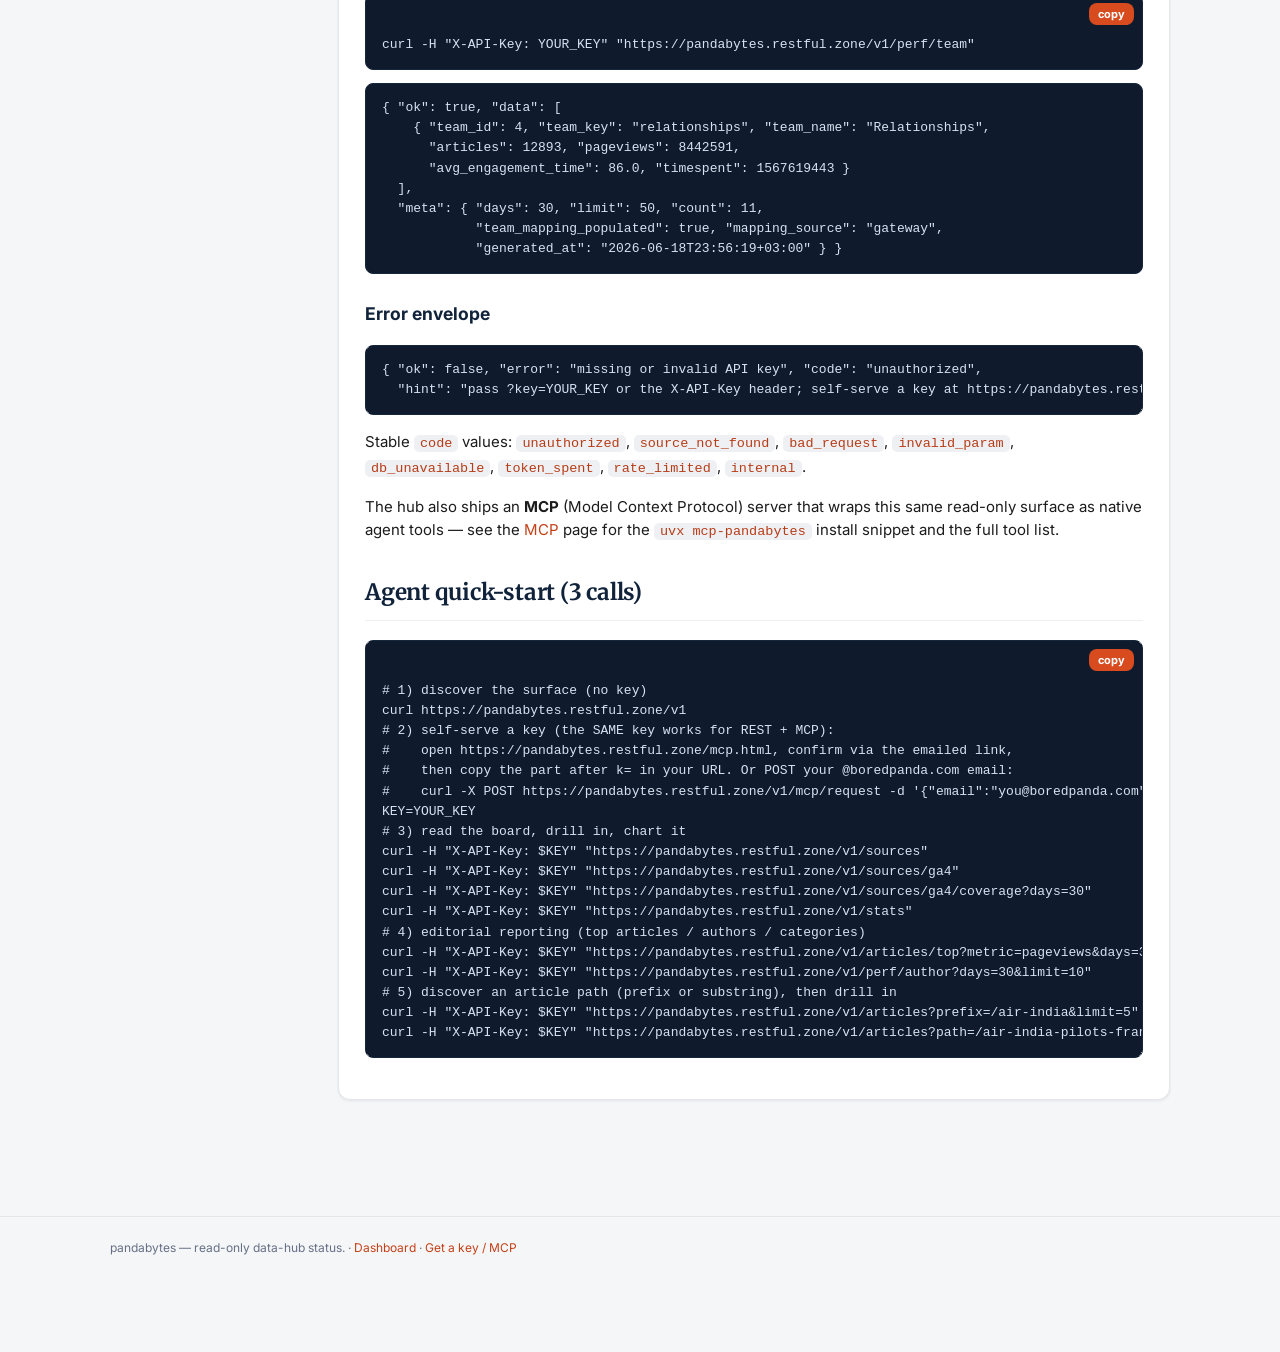
==== commit 461c188b: "task110: unified self-serve key flow (REST==MCP) — mcp.html ?confirm= landing, docs unified, request" ====
--- a/docs.html
+++ b/docs.html
@@ -22,8 +22,7 @@
         <a href="index.html">Dashboard</a>
         <a href="pivots.html">Pivots</a>
         <a href="docs.html" class="active">Docs &amp; API</a>
-        <a href="mcp.html">MCP</a>
-        <a href="request.html">Get a key</a>
+        <a href="mcp.html">Get a key / MCP</a>
       </nav>
     </div>
   </header>
@@ -79,23 +78,32 @@
       <div id="catalog-grid" class="catalog-grid"></div>
 
       <h2 id="getkey">How to get an API key</h2>
-      <p>The API uses a single <b>read-only</b> key, passed as the <code>X-API-Key</code> header (or the
-        <code>?key=</code> query param — the query param wins if both are present). <code>GET /v1</code>
-        and <code>GET /v1/health</code> are public so an agent can bootstrap before it has a key.</p>
+      <p>There is <b>one</b> way to get a key, and it is fully self-serve. Get your key via the
+        <a href="mcp.html">3-step flow on the Get a key / MCP page</a> — the <b>SAME</b> key works as
+        <code>X-API-Key</code> / <code>?key=</code> for the REST API <b>and</b> as <code>?k=</code> for
+        the MCP connector. It is a single <b>read-only</b> key (the <code>?key=</code> query param wins if
+        both header and query are present). Self-serve is gated to <b>@boredpanda.com</b> addresses —
+        your inbox is the gate, no operator approval.</p>
+      <p><code>GET /v1</code> and <code>GET /v1/health</code> stay <b>public</b> (no key) so an agent can
+        bootstrap and discover the surface before it has a key.</p>
       <ol>
-        <li>Request a key on the <a href="request.html">Get a key</a> page, or POST your email directly:</li>
+        <li>Open the <a href="mcp.html">Get a key / MCP</a> page, enter your <b>@boredpanda.com</b> email,
+          and click <b>Get my key</b> — or POST it directly:</li>
       </ol>
-      <pre><button class="btn copybtn" onclick="PB.copyToClipboard(this)">copy</button><code>curl -X POST "https://pandabytes.restful.zone/v1/keys/request" \
+      <pre><button class="btn copybtn" onclick="PB.copyToClipboard(this)">copy</button><code>curl -X POST "https://pandabytes.restful.zone/v1/mcp/request" \
      -H "Content-Type: application/json" \
-     -d '{"email":"you@company.com"}'</code></pre>
-      <pre><code>{ "ok": true, "data": { "status": "pending", "email": "you@company.com",
-  "request_id": "req_7Fa1c9d2",
-  "message": "approval link emailed to the operator; you'll receive your key once approved" } }</code></pre>
+     -d '{"email":"you@boredpanda.com"}'</code></pre>
+      <pre><code>{ "ok": true, "data": { "status": "pending", "email": "you@boredpanda.com",
+  "message": "check your inbox — click the Confirm button in the email we just sent" } }</code></pre>
       <ol start="2">
-        <li>The operator approves by email; your key is <b>emailed to you</b> (never returned in a body).</li>
-        <li>Pass it as the <code>X-API-Key</code> header (or <code>?key=</code>) on the requests below,
-          or in your MCP client config. The <a href="index.html">dashboard</a> itself stays keyless.</li>
+        <li>Click the <b>Confirm</b> button in the email. That mints your key and drops you on step&nbsp;3
+          with your ready-to-paste URL.</li>
+        <li>The part after <code>k=</code> in that URL <b>is your key</b>. Pass it as the
+          <code>X-API-Key</code> header (or <code>?key=</code>) on the REST calls below, or paste the whole
+          URL into your MCP client. The <a href="index.html">dashboard</a> itself stays keyless.</li>
       </ol>
+      <p class="tip">If this address already has an active key, step&nbsp;1 skips the email and jumps you
+        straight to your URL (idempotent — one key per address).</p>
 
       <h2 id="rest">REST API usage</h2>
       <p>Base URL: <code>https://pandabytes.restful.zone/v1</code>. Every response uses the same envelope:
@@ -277,7 +285,7 @@
 
       <h3 id="error-envelope">Error envelope</h3>
       <pre><code>{ "ok": false, "error": "missing or invalid API key", "code": "unauthorized",
-  "hint": "pass ?key=YOUR_KEY or the X-API-Key header; request one via POST /v1/keys/request" }</code></pre>
+  "hint": "pass ?key=YOUR_KEY or the X-API-Key header; self-serve a key at https://pandabytes.restful.zone/mcp.html" }</code></pre>
       <p>Stable <code>code</code> values: <code>unauthorized</code>, <code>source_not_found</code>,
         <code>bad_request</code>, <code>invalid_param</code>, <code>db_unavailable</code>,
         <code>token_spent</code>, <code>rate_limited</code>, <code>internal</code>.</p>
@@ -289,7 +297,10 @@
       <h2 id="quickstart">Agent quick-start (3 calls)</h2>
       <pre><button class="btn copybtn" onclick="PB.copyToClipboard(this)">copy</button><code># 1) discover the surface (no key)
 curl https://pandabytes.restful.zone/v1
-# 2) request a key, get it approved by email, then:
+# 2) self-serve a key (the SAME key works for REST + MCP):
+#    open https://pandabytes.restful.zone/mcp.html, confirm via the emailed link,
+#    then copy the part after k= in your URL. Or POST your @boredpanda.com email:
+#    curl -X POST https://pandabytes.restful.zone/v1/mcp/request -d '{"email":"you@boredpanda.com"}'
 KEY=YOUR_KEY
 # 3) read the board, drill in, chart it
 curl -H "X-API-Key: $KEY" "https://pandabytes.restful.zone/v1/sources"
@@ -306,7 +317,7 @@
   </main>
 
   <footer class="site"><div class="wrap">
-    pandabytes — read-only data-hub status. · <a href="index.html">Dashboard</a> · <a href="mcp.html">MCP</a> · <a href="request.html">Request a key</a>
+    pandabytes — read-only data-hub status. · <a href="index.html">Dashboard</a> · <a href="mcp.html">Get a key / MCP</a>
   </div></footer>
 
   <script src="assets/app.js"></script>
